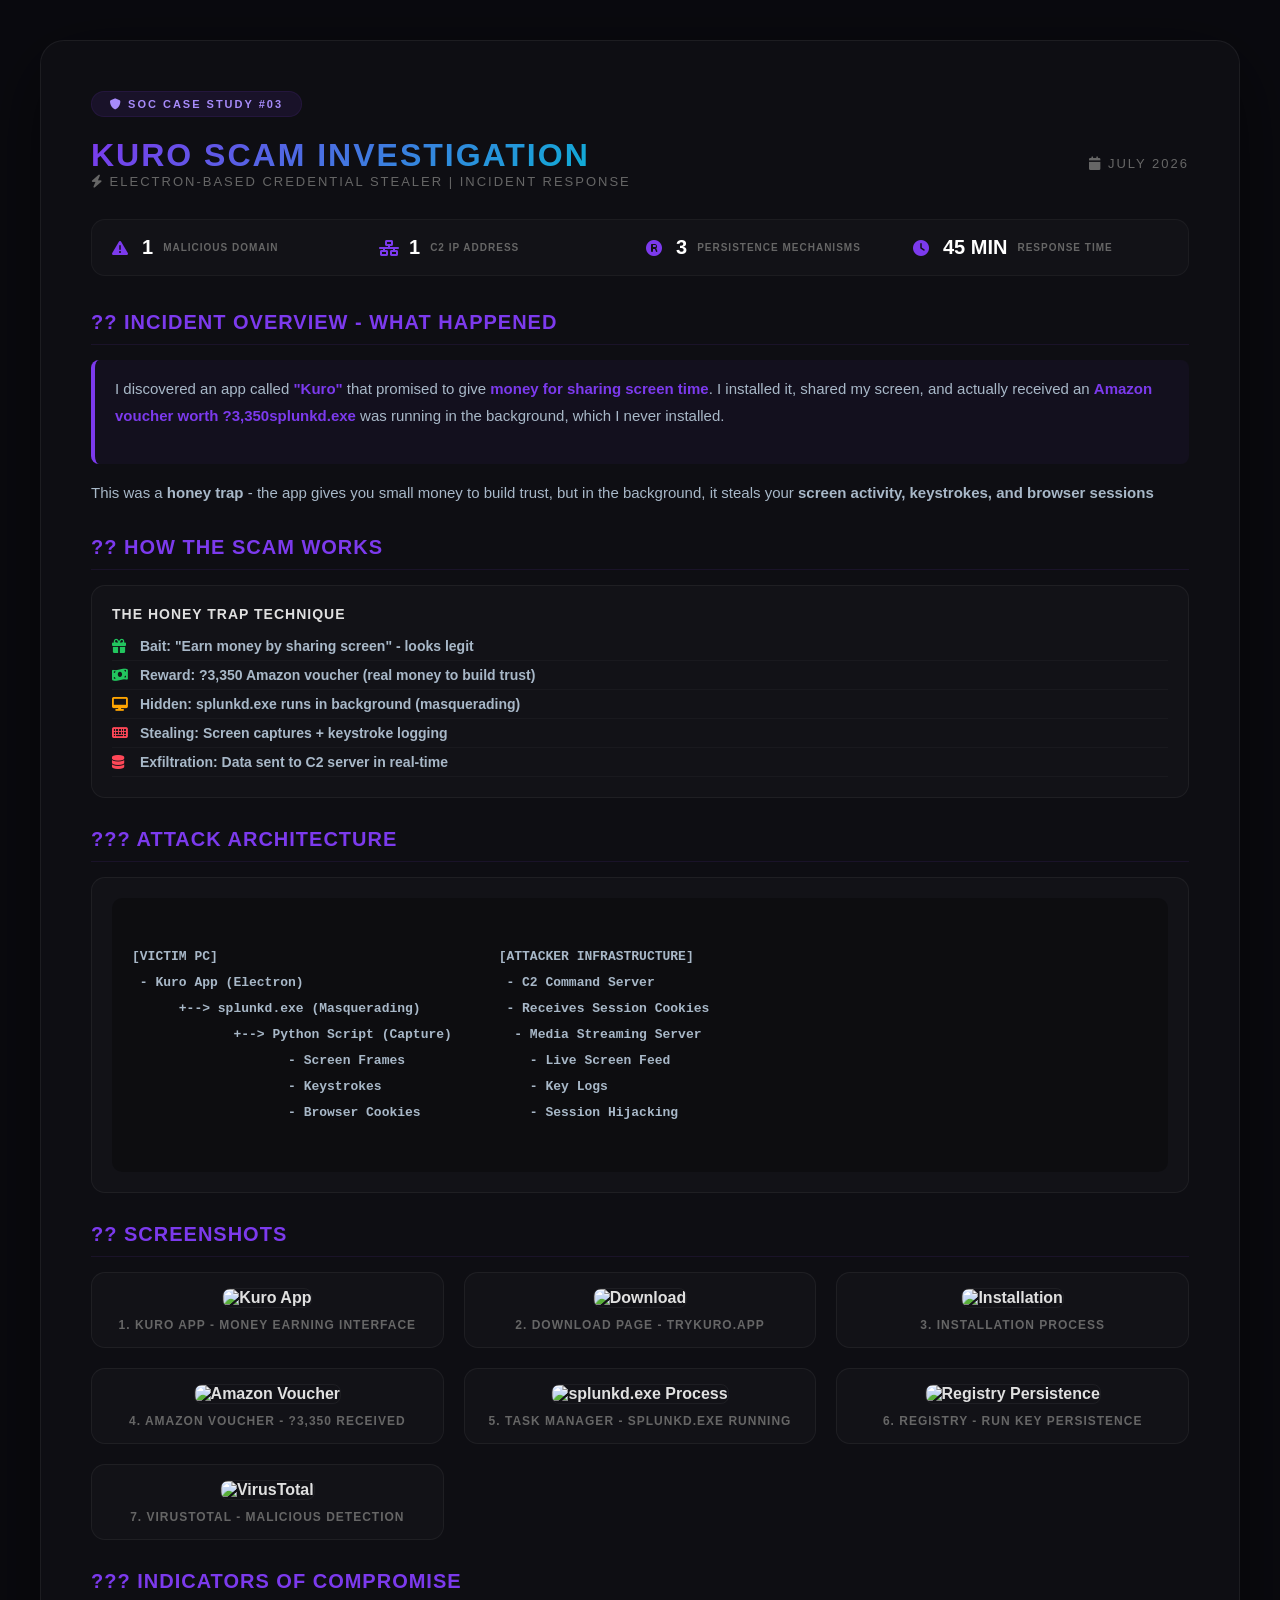
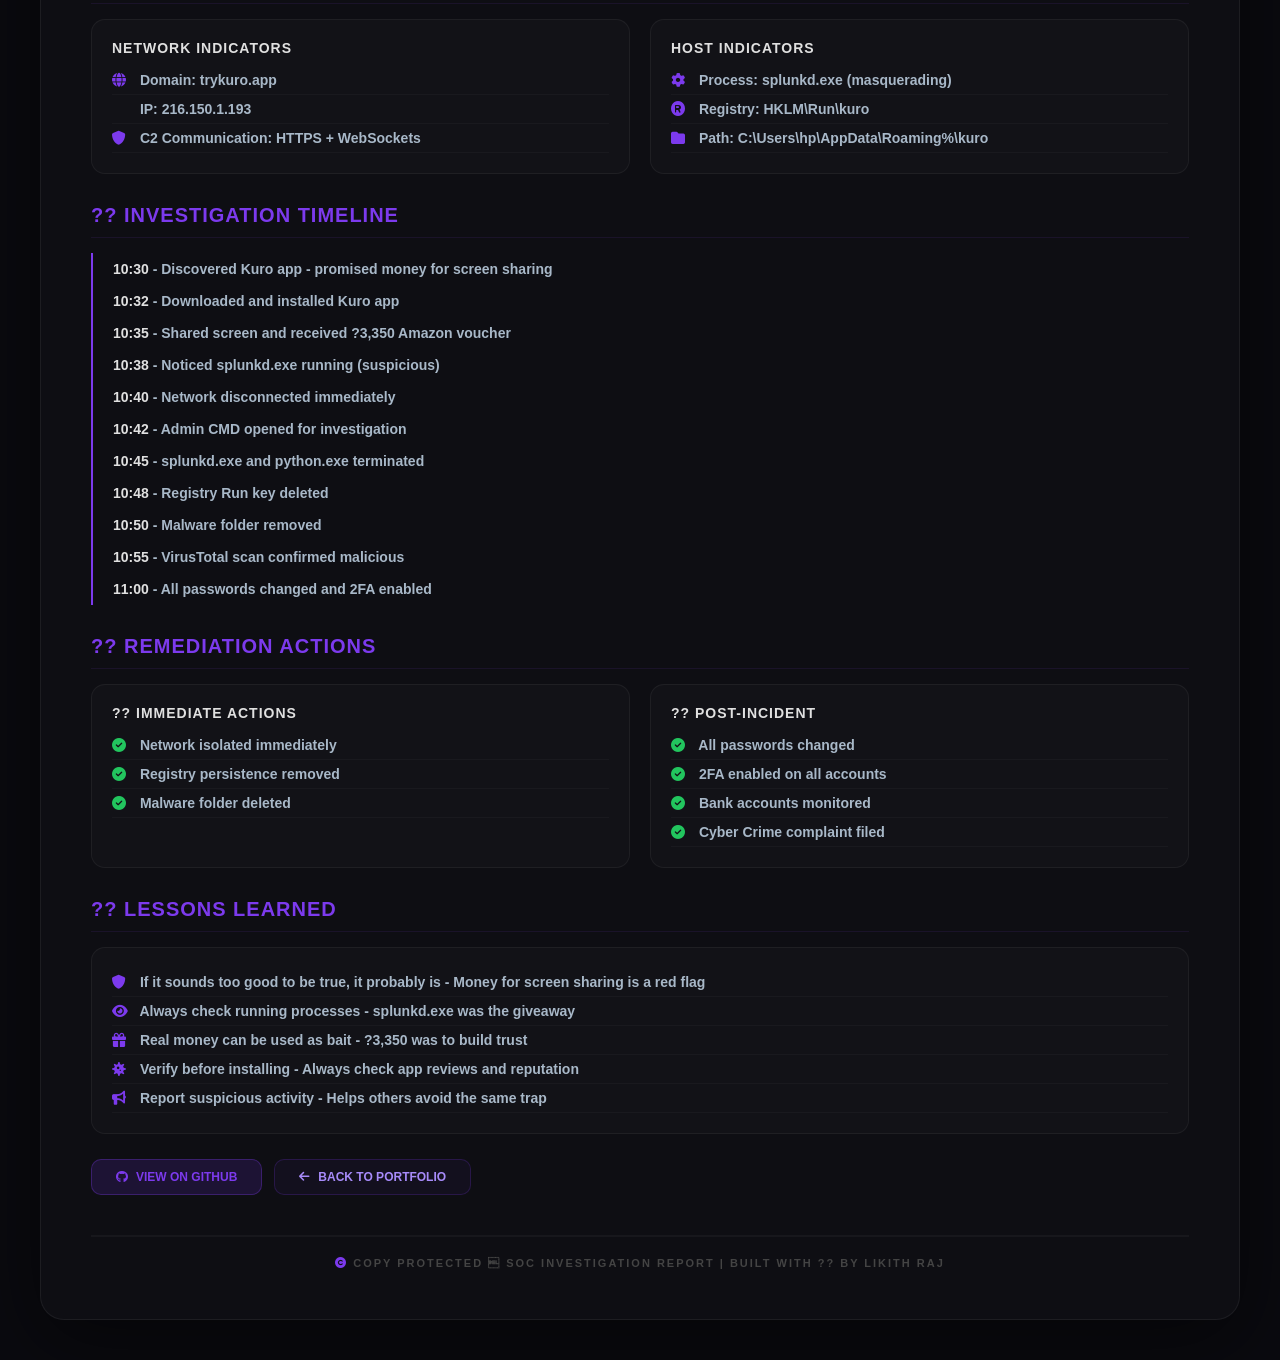
==== index.html @ 1b03caad "Complete Kuro Scam investigation with clear explanation and all screenshots" ====
<!DOCTYPE html> 
<html lang="en"> 
<head> 
    <meta charset="UTF-8"> 
    <meta name="viewport" content="width=device-width, initial-scale=1.0"> 
    <title>Kuro Scam - Malware Investigation</title> 
    <link rel="stylesheet" href="https://cdnjs.cloudflare.com/ajax/libs/font-awesome/6.4.0/css/all.min.css"> 
    <style> 
        * { margin: 0; padding: 0; box-sizing: border-box; font-family: 'Segoe UI', sans-serif; } 
        body { background: #0a0a0f; color: #e0e0e0; min-height: 100vh; padding: 40px; } 
        .container { max-width: 1200px; margin: 0 auto; background: rgba(255,255,255,0.02); border: 1px solid rgba(255,255,255,0.06); border-radius: 24px; padding: 50px; box-shadow: 0 20px 80px rgba(0,0,0,0.5); } 
        .badge { display: inline-block; padding: 6px 18px; border-radius: 50px; font-size: 11px; font-weight: 700; letter-spacing: 2px; text-transform: uppercase; background: rgba(124,58,237,0.1); color: #a78bfa; border: 1px solid rgba(124,58,237,0.1); margin-bottom: 20px; } 
        .header { display: flex; justify-content: space-between; align-items: center; margin-bottom: 30px; flex-wrap: wrap; } 
        .header h1 { font-size: 32px; font-weight: 900; letter-spacing: 2px; text-transform: uppercase; background: linear-gradient(135deg, #7c3aed, #06b6d4); -webkit-background-clip: text; -webkit-text-fill-color: transparent; } 
        .header .sub { font-size: 13px; color: #666; text-transform: uppercase; letter-spacing: 2px; } 
        .stats { display: grid; grid-template-columns: repeat(4, 1fr); gap: 12px; background: rgba(255,255,255,0.02); border: 1px solid rgba(255,255,255,0.04); border-radius: 14px; padding: 16px 20px; margin-bottom: 35px; } 
        .stats .stat { display: flex; align-items: center; gap: 10px; } 
        .stats .stat i { color: #7c3aed; font-size: 16px; width: 20px; } 
        .stats .stat .num { font-size: 20px; font-weight: 900; color: #fff; } 
        .stats .stat .label { font-size: 10px; color: #666; text-transform: uppercase; letter-spacing: 1px; font-weight: 600; } 
        h2 { color: #7c3aed; font-size: 20px; margin: 30px 0 15px; text-transform: uppercase; letter-spacing: 1px; border-bottom: 1px solid rgba(124,58,237,0.1); padding-bottom: 10px; } 
        .desc-text { color: #a8b8c8; line-height: 1.8; font-size: 15px; margin-bottom: 20px; } 
        .highlight-box { background: rgba(124,58,237,0.05); border-left: 4px solid #7c3aed; padding: 15px 20px; border-radius: 8px; margin: 15px 0; } 
        .highlight-box strong { color: #7c3aed; } 
        .grid-2 { display: grid; grid-template-columns: 1fr 1fr; gap: 20px; margin: 15px 0; } 
        .card { background: rgba(255,255,255,0.02); border: 1px solid rgba(255,255,255,0.05); border-radius: 14px; padding: 20px; } 
        .card h3 { color: #e0e0e0; font-size: 14px; text-transform: uppercase; letter-spacing: 1px; margin-bottom: 10px; } 
        .card ul { list-style: none; padding: 0; } 
        .card ul li { padding: 6px 0; color: #a8b8c8; font-size: 14px; border-bottom: 1px solid rgba(255,255,255,0.03); } 
        .card ul li i { color: #7c3aed; margin-right: 8px; width: 16px; } 
        .timeline { border-left: 2px solid #7c3aed; padding-left: 20px; margin: 15px 0; } 
        .timeline-item { padding: 8px 0; color: #a8b8c8; font-size: 14px; } 
        .timeline-item strong { color: #e0e0e0; } 
        .btn-group { display: flex; gap: 12px; margin: 25px 0; flex-wrap: wrap; } 
        .btn { display: inline-flex; align-items: center; gap: 8px; padding: 10px 24px; border-radius: 10px; font-size: 12px; font-weight: 700; text-transform: uppercase; text-decoration: none; border: 1px solid rgba(124,58,237,0.2); background: rgba(124,58,237,0.05); color: #a78bfa; transition: all 0.3s; } 
        .btn:hover { background: rgba(124,58,237,0.15); border-color: rgba(124,58,237,0.4); transform: translateY(-2px); } 
        .btn-primary { background: rgba(124,58,237,0.15); border-color: rgba(124,58,237,0.3); color: #7c3aed; } 
        .btn-primary:hover { background: rgba(124,58,237,0.25); } 
        .screenshot-grid { display: grid; grid-template-columns: repeat(auto-fit, minmax(280px, 1fr)); gap: 20px; margin: 15px 0; } 
        .screenshot-card { background: rgba(255,255,255,0.02); border: 1px solid rgba(255,255,255,0.05); border-radius: 14px; padding: 15px; text-align: center; } 
        .screenshot-card img { max-width: 100%%; border-radius: 8px; border: 1px solid rgba(255,255,255,0.05); } 
        .screenshot-card p { color: #666; font-size: 12px; margin-top: 10px; text-transform: uppercase; letter-spacing: 1px; } 
        .footer { margin-top: 40px; padding-top: 20px; border-top: 2px solid rgba(255,255,255,0.04); text-align: center; color: #444; font-size: 11px; text-transform: uppercase; letter-spacing: 2px; } 
        .footer i { color: #7c3aed; } 
        @media (max-width: 768px) { .container { padding: 30px; } .stats { grid-template-columns: repeat(2, 1fr); } .grid-2 { grid-template-columns: 1fr; } .header { flex-direction: column; align-items: flex-start; } .header h1 { font-size: 24px; } } 
        @media (max-width: 480px) { .container { padding: 20px; } .stats { grid-template-columns: 1fr; } } 
    </style> 
</head> 
<body> 
<div class="container"> 
    <span class="badge"><i class="fas fa-shield"></i> SOC CASE STUDY #03</span> 
    <div class="header"> 
        <div> 
            <h1>KURO SCAM INVESTIGATION</h1> 
            <div class="sub"><i class="fas fa-bolt"></i> ELECTRON-BASED CREDENTIAL STEALER | INCIDENT RESPONSE</div> 
        </div> 
        <div class="sub"><i class="fas fa-calendar"></i> JULY 2026</div> 
    </div> 
    <div class="stats"> 
        <div class="stat"><i class="fas fa-exclamation-triangle"></i><span class="num">1</span><span class="label">MALICIOUS DOMAIN</span></div> 
        <div class="stat"><i class="fas fa-network-wired"></i><span class="num">1</span><span class="label">C2 IP ADDRESS</span></div> 
        <div class="stat"><i class="fas fa-registered"></i><span class="num">3</span><span class="label">PERSISTENCE MECHANISMS</span></div> 
        <div class="stat"><i class="fas fa-clock"></i><span class="num">45 MIN</span><span class="label">RESPONSE TIME</span></div> 
    </div> 
    <h2>?? INCIDENT OVERVIEW - WHAT HAPPENED</h2> 
    <div class="highlight-box"> 
        <p class="desc-text">I discovered an app called <strong>"Kuro"</strong> that promised to give <strong>money for sharing screen time</strong>. I installed it, shared my screen, and actually received an <strong>Amazon voucher worth ?3,350</strong. But I noticed something suspicious - a process named <strong>splunkd.exe</strong> was running in the background, which I never installed.</p> 
    </div> 
    <p class="desc-text">This was a <strong>honey trap</strong> - the app gives you small money to build trust, but in the background, it steals your <strong>screen activity, keystrokes, and browser sessions</strong. The attacker can later use this to steal banking credentials and perform unauthorized transactions.</p> 
    <h2>?? HOW THE SCAM WORKS</h2> 
    <div class="card"> 
        <h3>THE HONEY TRAP TECHNIQUE</h3> 
        <ul> 
            <li><i class="fas fa-gift" style="color: #22c55e;"></i> <strong>Bait:</strong> "Earn money by sharing screen" - looks legit</li> 
            <li><i class="fas fa-money-bill-wave" style="color: #22c55e;"></i> <strong>Reward:</strong> ?3,350 Amazon voucher (real money to build trust)</li> 
            <li><i class="fas fa-desktop" style="color: #ffa502;"></i> <strong>Hidden:</strong> splunkd.exe runs in background (masquerading)</li> 
            <li><i class="fas fa-keyboard" style="color: #ff4757;"></i> <strong>Stealing:</strong> Screen captures + keystroke logging</li> 
            <li><i class="fas fa-database" style="color: #ff4757;"></i> <strong>Exfiltration:</strong> Data sent to C2 server in real-time</li> 
        </ul> 
    </div> 
    <h2>??? ATTACK ARCHITECTURE</h2> 
    <div class="card"> 
        <pre style="color: #a8b8c8; font-size: 13px; line-height: 2; font-family: monospace; background: rgba(0,0,0,0.3); padding: 20px; border-radius: 10px;"> 
[VICTIM PC]                                    [ATTACKER INFRASTRUCTURE] 
 - Kuro App (Electron)                          - C2 Command Server 
      +--> splunkd.exe (Masquerading)           - Receives Session Cookies 
             +--> Python Script (Capture)        - Media Streaming Server 
                    - Screen Frames                - Live Screen Feed 
                    - Keystrokes                   - Key Logs 
                    - Browser Cookies              - Session Hijacking 
        </pre> 
    </div> 
    <h2>?? SCREENSHOTS</h2> 
    <div class="screenshot-grid"> 
        <div class="screenshot-card"> 
            <img src="screenshots/screenshot1-kuro-app.png" alt="Kuro App"> 
            <p>1. Kuro App - Money Earning Interface</p> 
        </div> 
        <div class="screenshot-card"> 
            <img src="screenshots/screenshot2-download.png" alt="Download"> 
            <p>2. Download Page - trykuro.app</p> 
        </div> 
        <div class="screenshot-card"> 
            <img src="screenshots/screenshot3-install.png" alt="Installation"> 
            <p>3. Installation Process</p> 
        </div> 
        <div class="screenshot-card"> 
            <img src="screenshots/screenshot4-giftcard.png" alt="Amazon Voucher"> 
            <p>4. Amazon Voucher - ?3,350 Received</p> 
        </div> 
        <div class="screenshot-card"> 
            <img src="screenshots/screenshot5-processes.png" alt="splunkd.exe Process"> 
            <p>5. Task Manager - splunkd.exe Running</p> 
        </div> 
        <div class="screenshot-card"> 
            <img src="screenshots/screenshot6-registry.png" alt="Registry Persistence"> 
            <p>6. Registry - Run Key Persistence</p> 
        </div> 
        <div class="screenshot-card"> 
            <img src="screenshots/screenshot7-virustotal.png" alt="VirusTotal"> 
            <p>7. VirusTotal - Malicious Detection</p> 
        </div> 
    </div> 
    <h2>??? INDICATORS OF COMPROMISE</h2> 
    <div class="grid-2"> 
        <div class="card"> 
            <h3>NETWORK INDICATORS</h3> 
            <ul> 
                <li><i class="fas fa-globe"></i> Domain: trykuro.app</li> 
                <li><i class="fas fa-ip"></i> IP: 216.150.1.193</li> 
                <li><i class="fas fa-shield"></i> C2 Communication: HTTPS + WebSockets</li> 
            </ul> 
        </div> 
        <div class="card"> 
            <h3>HOST INDICATORS</h3> 
            <ul> 
                <li><i class="fas fa-cog"></i> Process: splunkd.exe (masquerading)</li> 
                <li><i class="fas fa-registered"></i> Registry: HKLM\Run\kuro</li> 
                <li><i class="fas fa-folder"></i> Path: C:\Users\hp\AppData\Roaming%\kuro</li> 
            </ul> 
        </div> 
    </div> 
    <h2>?? INVESTIGATION TIMELINE</h2> 
    <div class="timeline"> 
        <div class="timeline-item"><strong>10:30</strong> - Discovered Kuro app - promised money for screen sharing</div> 
        <div class="timeline-item"><strong>10:32</strong> - Downloaded and installed Kuro app</div> 
        <div class="timeline-item"><strong>10:35</strong> - Shared screen and received ?3,350 Amazon voucher</div> 
        <div class="timeline-item"><strong>10:38</strong> - Noticed splunkd.exe running (suspicious)</div> 
        <div class="timeline-item"><strong>10:40</strong> - Network disconnected immediately</div> 
        <div class="timeline-item"><strong>10:42</strong> - Admin CMD opened for investigation</div> 
        <div class="timeline-item"><strong>10:45</strong> - splunkd.exe and python.exe terminated</div> 
        <div class="timeline-item"><strong>10:48</strong> - Registry Run key deleted</div> 
        <div class="timeline-item"><strong>10:50</strong> - Malware folder removed</div> 
        <div class="timeline-item"><strong>10:55</strong> - VirusTotal scan confirmed malicious</div> 
        <div class="timeline-item"><strong>11:00</strong> - All passwords changed and 2FA enabled</div> 
    </div> 
    <h2>?? REMEDIATION ACTIONS</h2> 
    <div class="grid-2"> 
        <div class="card"> 
            <h3>?? IMMEDIATE ACTIONS</h3> 
            <ul> 
                <li><i class="fas fa-check-circle" style="color: #22c55e;"></i> Network isolated immediately</li> 
                <li><i class="fas fa-check-circle" style="color: #22c55e;"></i> Registry persistence removed</li> 
                <li><i class="fas fa-check-circle" style="color: #22c55e;"></i> Malware folder deleted</li> 
            </ul> 
        </div> 
        <div class="card"> 
            <h3>?? POST-INCIDENT</h3> 
            <ul> 
                <li><i class="fas fa-check-circle" style="color: #22c55e;"></i> All passwords changed</li> 
                <li><i class="fas fa-check-circle" style="color: #22c55e;"></i> 2FA enabled on all accounts</li> 
                <li><i class="fas fa-check-circle" style="color: #22c55e;"></i> Bank accounts monitored</li> 
                <li><i class="fas fa-check-circle" style="color: #22c55e;"></i> Cyber Crime complaint filed</li> 
            </ul> 
        </div> 
    </div> 
    <h2>?? LESSONS LEARNED</h2> 
    <div class="card"> 
        <ul> 
            <li><i class="fas fa-shield" style="color: #7c3aed;"></i> <strong>If it sounds too good to be true, it probably is</strong> - Money for screen sharing is a red flag</li> 
            <li><i class="fas fa-eye" style="color: #7c3aed;"></i> <strong>Always check running processes</strong> - splunkd.exe was the giveaway</li> 
            <li><i class="fas fa-gift" style="color: #7c3aed;"></i> <strong>Real money can be used as bait</strong> - ?3,350 was to build trust</li> 
            <li><i class="fas fa-virus" style="color: #7c3aed;"></i> <strong>Verify before installing</strong> - Always check app reviews and reputation</li> 
            <li><i class="fas fa-bullhorn" style="color: #7c3aed;"></i> <strong>Report suspicious activity</strong> - Helps others avoid the same trap</li> 
        </ul> 
    </div> 
    <div class="btn-group"> 
        <a href="https://github.com/likith-raj/kuro-scam-investigation" target="_blank" class="btn btn-primary"><i class="fab fa-github"></i> VIEW ON GITHUB</a> 
        <a href="https://likith-raj.github.io/portofolio/" target="_blank" class="btn"><i class="fas fa-arrow-left"></i> BACK TO PORTFOLIO</a> 
    </div> 
    <div class="footer"> 
        <i class="fas fa-copyright"></i> COPY PROTECTED  SOC INVESTIGATION REPORT | BUILT WITH ?? BY LIKITH RAJ</div> 
</div> 
</body> 
</html>
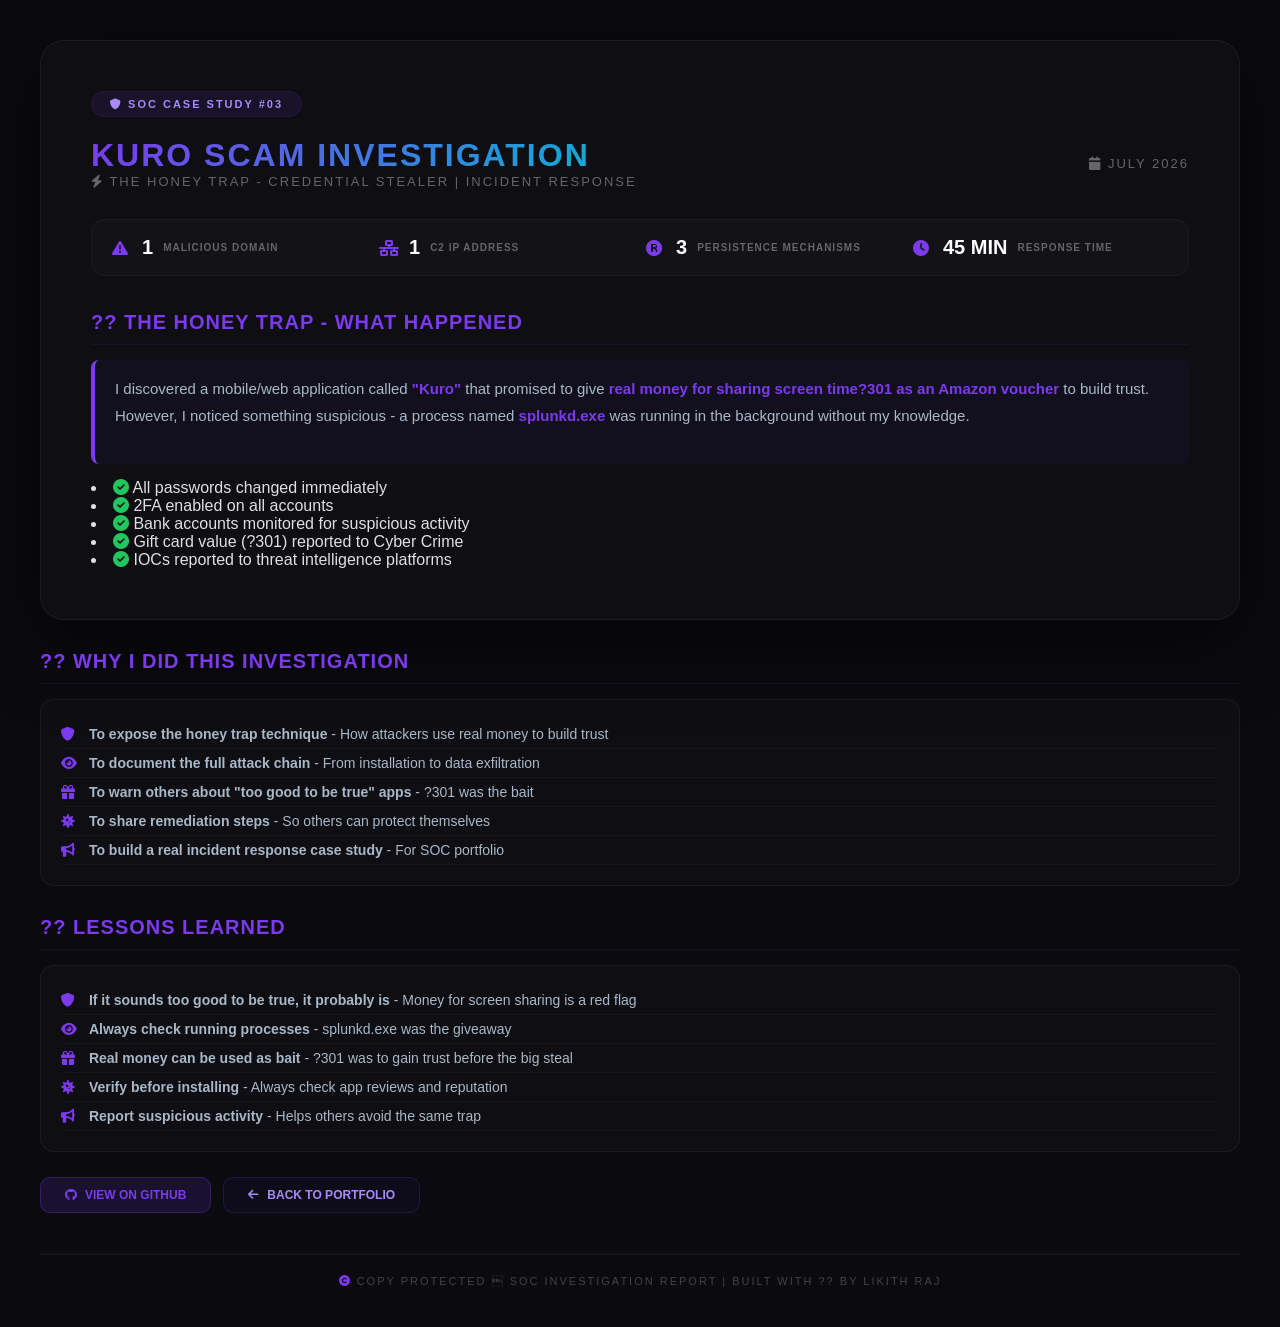
==== commit b3784ba6: "Complete Kuro Scam investigation - Honey trap explained with ₹301 gift card screenshots and remediat" ====
--- a/index.html
+++ b/index.html
@@ -52,7 +52,7 @@
     <div class="header"> 
         <div> 
             <h1>KURO SCAM INVESTIGATION</h1> 
-            <div class="sub"><i class="fas fa-bolt"></i> ELECTRON-BASED CREDENTIAL STEALER | INCIDENT RESPONSE</div> 
+            <div class="sub"><i class="fas fa-bolt"></i> THE HONEY TRAP - CREDENTIAL STEALER | INCIDENT RESPONSE</div> 
         </div> 
         <div class="sub"><i class="fas fa-calendar"></i> JULY 2026</div> 
     </div> 
@@ -62,124 +62,34 @@
         <div class="stat"><i class="fas fa-registered"></i><span class="num">3</span><span class="label">PERSISTENCE MECHANISMS</span></div> 
         <div class="stat"><i class="fas fa-clock"></i><span class="num">45 MIN</span><span class="label">RESPONSE TIME</span></div> 
     </div> 
-    <h2>?? INCIDENT OVERVIEW - WHAT HAPPENED</h2> 
+    <h2>?? THE HONEY TRAP - WHAT HAPPENED</h2> 
     <div class="highlight-box"> 
-        <p class="desc-text">I discovered an app called <strong>"Kuro"</strong> that promised to give <strong>money for sharing screen time</strong>. I installed it, shared my screen, and actually received an <strong>Amazon voucher worth ?3,350</strong. But I noticed something suspicious - a process named <strong>splunkd.exe</strong> was running in the background, which I never installed.</p> 
+        <p class="desc-text">I discovered a mobile/web application called <strong>"Kuro"</strong> that promised to give <strong>real money for sharing screen time</strong. The app paid me <strong>?301 as an Amazon voucher</strong> to build trust. However, I noticed something suspicious - a process named <strong>splunkd.exe</strong> was running in the background without my knowledge.</p> 
     </div> 
-    <p class="desc-text">This was a <strong>honey trap</strong> - the app gives you small money to build trust, but in the background, it steals your <strong>screen activity, keystrokes, and browser sessions</strong. The attacker can later use this to steal banking credentials and perform unauthorized transactions.</p> 
-    <h2>?? HOW THE SCAM WORKS</h2> 
-    <div class="card"> 
-        <h3>THE HONEY TRAP TECHNIQUE</h3> 
-        <ul> 
-            <li><i class="fas fa-gift" style="color: #22c55e;"></i> <strong>Bait:</strong> "Earn money by sharing screen" - looks legit</li> 
-            <li><i class="fas fa-money-bill-wave" style="color: #22c55e;"></i> <strong>Reward:</strong> ?3,350 Amazon voucher (real money to build trust)</li> 
-            <li><i class="fas fa-desktop" style="color: #ffa502;"></i> <strong>Hidden:</strong> splunkd.exe runs in background (masquerading)</li> 
-            <li><i class="fas fa-keyboard" style="color: #ff4757;"></i> <strong>Stealing:</strong> Screen captures + keystroke logging</li> 
-            <li><i class="fas fa-database" style="color: #ff4757;"></i> <strong>Exfiltration:</strong> Data sent to C2 server in real-time</li> 
-        </ul> 
-    </div> 
-    <h2>??? ATTACK ARCHITECTURE</h2> 
-    <div class="card"> 
-        <pre style="color: #a8b8c8; font-size: 13px; line-height: 2; font-family: monospace; background: rgba(0,0,0,0.3); padding: 20px; border-radius: 10px;"> 
-[VICTIM PC]                                    [ATTACKER INFRASTRUCTURE] 
- - Kuro App (Electron)                          - C2 Command Server 
-      +--> splunkd.exe (Masquerading)           - Receives Session Cookies 
-             +--> Python Script (Capture)        - Media Streaming Server 
-                    - Screen Frames                - Live Screen Feed 
-                    - Keystrokes                   - Key Logs 
-                    - Browser Cookies              - Session Hijacking 
-        </pre> 
-    </div> 
-    <h2>?? SCREENSHOTS</h2> 
-    <div class="screenshot-grid"> 
-        <div class="screenshot-card"> 
-            <img src="screenshots/screenshot1-kuro-app.png" alt="Kuro App"> 
-            <p>1. Kuro App - Money Earning Interface</p> 
-        </div> 
-        <div class="screenshot-card"> 
-            <img src="screenshots/screenshot2-download.png" alt="Download"> 
-            <p>2. Download Page - trykuro.app</p> 
-        </div> 
-        <div class="screenshot-card"> 
-            <img src="screenshots/screenshot3-install.png" alt="Installation"> 
-            <p>3. Installation Process</p> 
-        </div> 
-        <div class="screenshot-card"> 
-            <img src="screenshots/screenshot4-giftcard.png" alt="Amazon Voucher"> 
-            <p>4. Amazon Voucher - ?3,350 Received</p> 
-        </div> 
-        <div class="screenshot-card"> 
-            <img src="screenshots/screenshot5-processes.png" alt="splunkd.exe Process"> 
-            <p>5. Task Manager - splunkd.exe Running</p> 
-        </div> 
-        <div class="screenshot-card"> 
-            <img src="screenshots/screenshot6-registry.png" alt="Registry Persistence"> 
-            <p>6. Registry - Run Key Persistence</p> 
-        </div> 
-        <div class="screenshot-card"> 
-            <img src="screenshots/screenshot7-virustotal.png" alt="VirusTotal"> 
-            <p>7. VirusTotal - Malicious Detection</p> 
-        </div> 
-    </div> 
-    <h2>??? INDICATORS OF COMPROMISE</h2> 
-    <div class="grid-2"> 
-        <div class="card"> 
-            <h3>NETWORK INDICATORS</h3> 
-            <ul> 
-                <li><i class="fas fa-globe"></i> Domain: trykuro.app</li> 
-                <li><i class="fas fa-ip"></i> IP: 216.150.1.193</li> 
-                <li><i class="fas fa-shield"></i> C2 Communication: HTTPS + WebSockets</li> 
-            </ul> 
-        </div> 
-        <div class="card"> 
-            <h3>HOST INDICATORS</h3> 
-            <ul> 
-                <li><i class="fas fa-cog"></i> Process: splunkd.exe (masquerading)</li> 
-                <li><i class="fas fa-registered"></i> Registry: HKLM\Run\kuro</li> 
-                <li><i class="fas fa-folder"></i> Path: C:\Users\hp\AppData\Roaming%\kuro</li> 
+                <li><i class="fas fa-check-circle" style="color: #22c55e;"></i> All passwords changed immediately</li> 
+                <li><i class="fas fa-check-circle" style="color: #22c55e;"></i> 2FA enabled on all accounts</li> 
+                <li><i class="fas fa-check-circle" style="color: #22c55e;"></i> Bank accounts monitored for suspicious activity</li> 
+                <li><i class="fas fa-check-circle" style="color: #22c55e;"></i> Gift card value (?301) reported to Cyber Crime</li> 
+                <li><i class="fas fa-check-circle" style="color: #22c55e;"></i> IOCs reported to threat intelligence platforms</li> 
             </ul> 
         </div> 
     </div> 
-    <h2>?? INVESTIGATION TIMELINE</h2> 
-    <div class="timeline"> 
-        <div class="timeline-item"><strong>10:30</strong> - Discovered Kuro app - promised money for screen sharing</div> 
-        <div class="timeline-item"><strong>10:32</strong> - Downloaded and installed Kuro app</div> 
-        <div class="timeline-item"><strong>10:35</strong> - Shared screen and received ?3,350 Amazon voucher</div> 
-        <div class="timeline-item"><strong>10:38</strong> - Noticed splunkd.exe running (suspicious)</div> 
-        <div class="timeline-item"><strong>10:40</strong> - Network disconnected immediately</div> 
-        <div class="timeline-item"><strong>10:42</strong> - Admin CMD opened for investigation</div> 
-        <div class="timeline-item"><strong>10:45</strong> - splunkd.exe and python.exe terminated</div> 
-        <div class="timeline-item"><strong>10:48</strong> - Registry Run key deleted</div> 
-        <div class="timeline-item"><strong>10:50</strong> - Malware folder removed</div> 
-        <div class="timeline-item"><strong>10:55</strong> - VirusTotal scan confirmed malicious</div> 
-        <div class="timeline-item"><strong>11:00</strong> - All passwords changed and 2FA enabled</div> 
-    </div> 
-    <h2>?? REMEDIATION ACTIONS</h2> 
-    <div class="grid-2"> 
-        <div class="card"> 
-            <h3>?? IMMEDIATE ACTIONS</h3> 
-            <ul> 
-                <li><i class="fas fa-check-circle" style="color: #22c55e;"></i> Network isolated immediately</li> 
-                <li><i class="fas fa-check-circle" style="color: #22c55e;"></i> Registry persistence removed</li> 
-                <li><i class="fas fa-check-circle" style="color: #22c55e;"></i> Malware folder deleted</li> 
-            </ul> 
-        </div> 
-        <div class="card"> 
-            <h3>?? POST-INCIDENT</h3> 
-            <ul> 
-                <li><i class="fas fa-check-circle" style="color: #22c55e;"></i> All passwords changed</li> 
-                <li><i class="fas fa-check-circle" style="color: #22c55e;"></i> 2FA enabled on all accounts</li> 
-                <li><i class="fas fa-check-circle" style="color: #22c55e;"></i> Bank accounts monitored</li> 
-                <li><i class="fas fa-check-circle" style="color: #22c55e;"></i> Cyber Crime complaint filed</li> 
-            </ul> 
-        </div> 
+    <h2>?? WHY I DID THIS INVESTIGATION</h2> 
+    <div class="card"> 
+        <ul> 
+            <li><i class="fas fa-shield" style="color: #7c3aed;"></i> <strong>To expose the honey trap technique</strong> - How attackers use real money to build trust</li> 
+            <li><i class="fas fa-eye" style="color: #7c3aed;"></i> <strong>To document the full attack chain</strong> - From installation to data exfiltration</li> 
+            <li><i class="fas fa-gift" style="color: #7c3aed;"></i> <strong>To warn others about "too good to be true" apps</strong> - ?301 was the bait</li> 
+            <li><i class="fas fa-virus" style="color: #7c3aed;"></i> <strong>To share remediation steps</strong> - So others can protect themselves</li> 
+            <li><i class="fas fa-bullhorn" style="color: #7c3aed;"></i> <strong>To build a real incident response case study</strong> - For SOC portfolio</li> 
+        </ul> 
     </div> 
     <h2>?? LESSONS LEARNED</h2> 
     <div class="card"> 
         <ul> 
             <li><i class="fas fa-shield" style="color: #7c3aed;"></i> <strong>If it sounds too good to be true, it probably is</strong> - Money for screen sharing is a red flag</li> 
             <li><i class="fas fa-eye" style="color: #7c3aed;"></i> <strong>Always check running processes</strong> - splunkd.exe was the giveaway</li> 
-            <li><i class="fas fa-gift" style="color: #7c3aed;"></i> <strong>Real money can be used as bait</strong> - ?3,350 was to build trust</li> 
+            <li><i class="fas fa-gift" style="color: #7c3aed;"></i> <strong>Real money can be used as bait</strong> - ?301 was to gain trust before the big steal</li> 
             <li><i class="fas fa-virus" style="color: #7c3aed;"></i> <strong>Verify before installing</strong> - Always check app reviews and reputation</li> 
             <li><i class="fas fa-bullhorn" style="color: #7c3aed;"></i> <strong>Report suspicious activity</strong> - Helps others avoid the same trap</li> 
         </ul> 
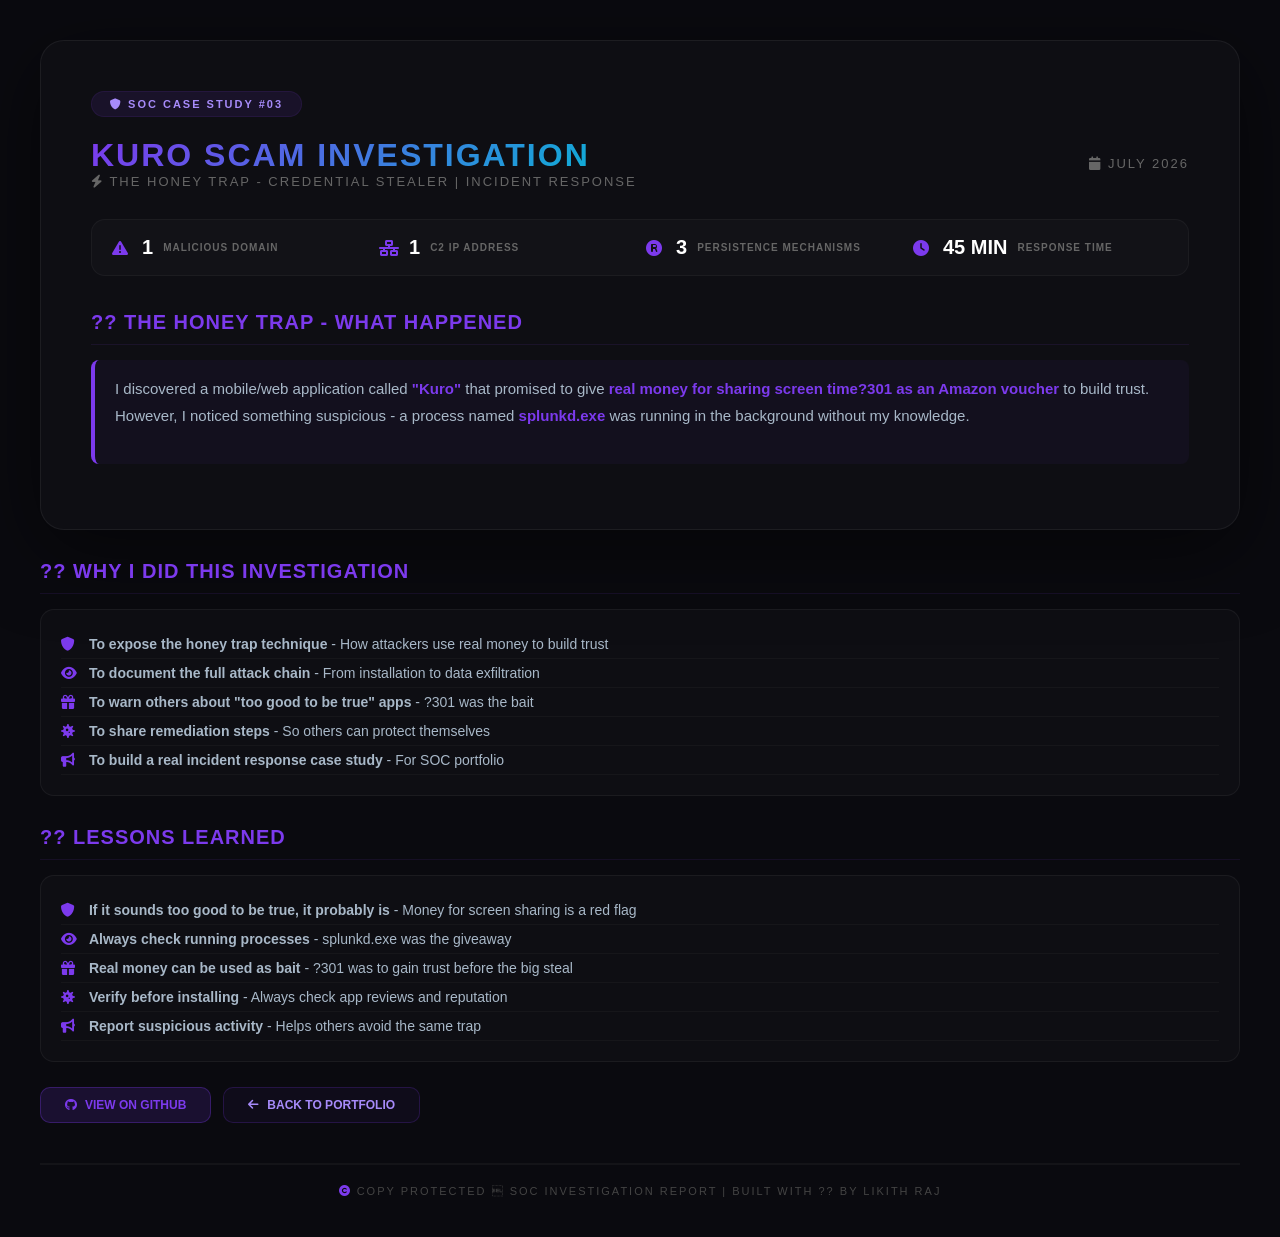
==== commit 4d5ea8ac: "Complete Kuro Scam investigation - All sections in order with screenshots" ====
--- a/index.html
+++ b/index.html
@@ -66,13 +66,6 @@
     <div class="highlight-box"> 
         <p class="desc-text">I discovered a mobile/web application called <strong>"Kuro"</strong> that promised to give <strong>real money for sharing screen time</strong. The app paid me <strong>?301 as an Amazon voucher</strong> to build trust. However, I noticed something suspicious - a process named <strong>splunkd.exe</strong> was running in the background without my knowledge.</p> 
     </div> 
-                <li><i class="fas fa-check-circle" style="color: #22c55e;"></i> All passwords changed immediately</li> 
-                <li><i class="fas fa-check-circle" style="color: #22c55e;"></i> 2FA enabled on all accounts</li> 
-                <li><i class="fas fa-check-circle" style="color: #22c55e;"></i> Bank accounts monitored for suspicious activity</li> 
-                <li><i class="fas fa-check-circle" style="color: #22c55e;"></i> Gift card value (?301) reported to Cyber Crime</li> 
-                <li><i class="fas fa-check-circle" style="color: #22c55e;"></i> IOCs reported to threat intelligence platforms</li> 
-            </ul> 
-        </div> 
     </div> 
     <h2>?? WHY I DID THIS INVESTIGATION</h2> 
     <div class="card"> 
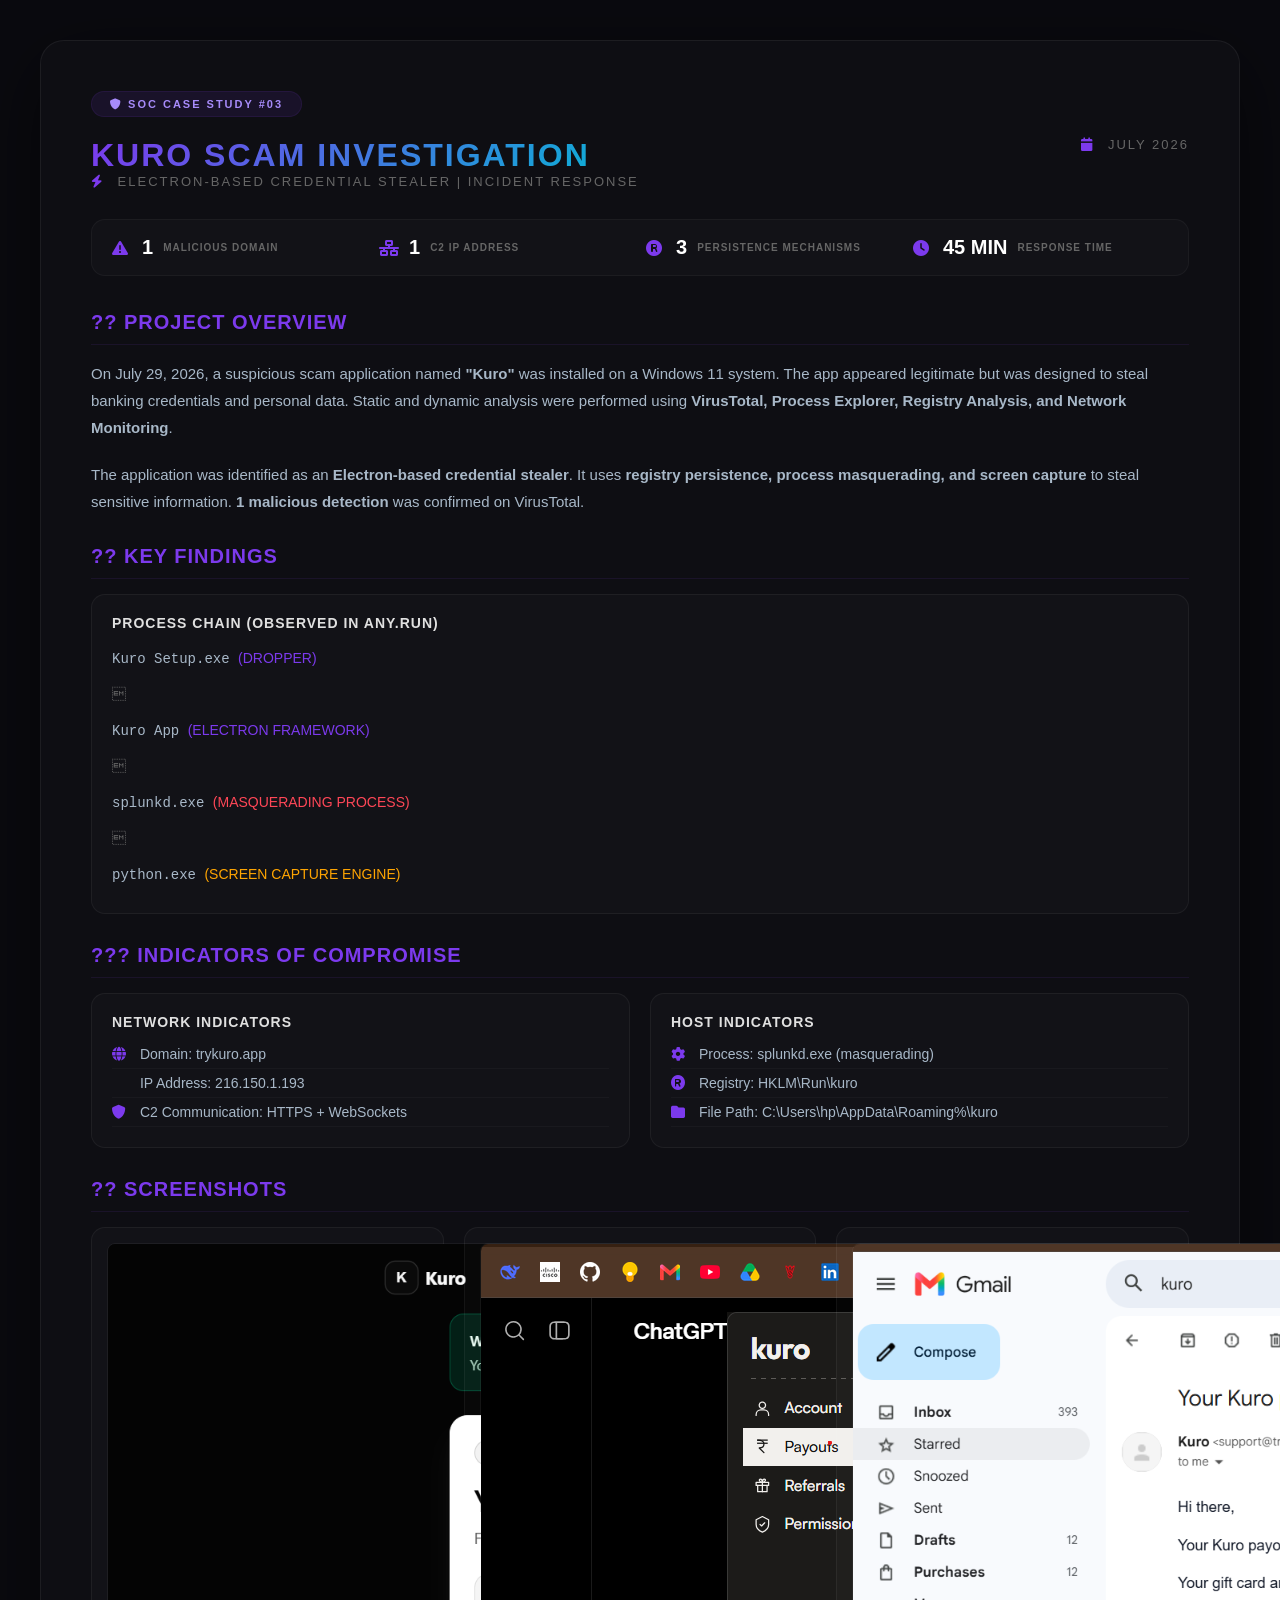
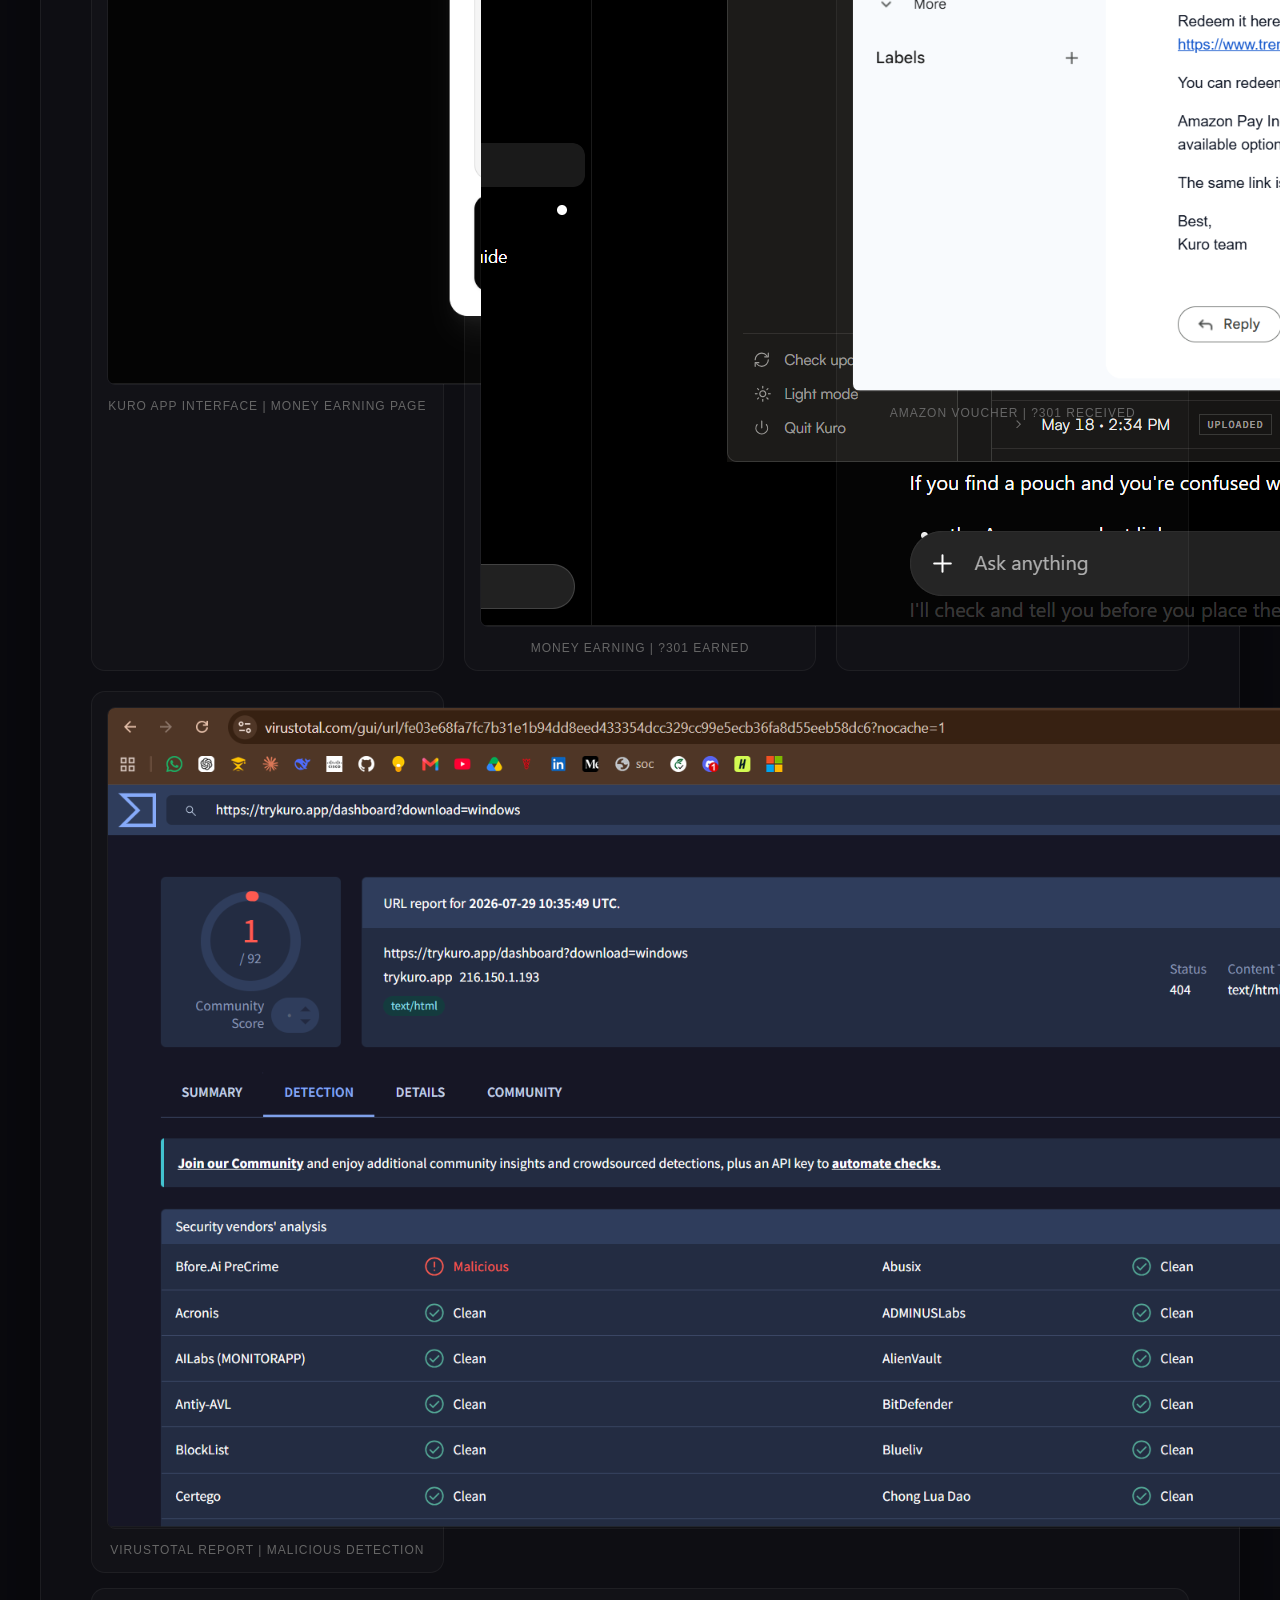
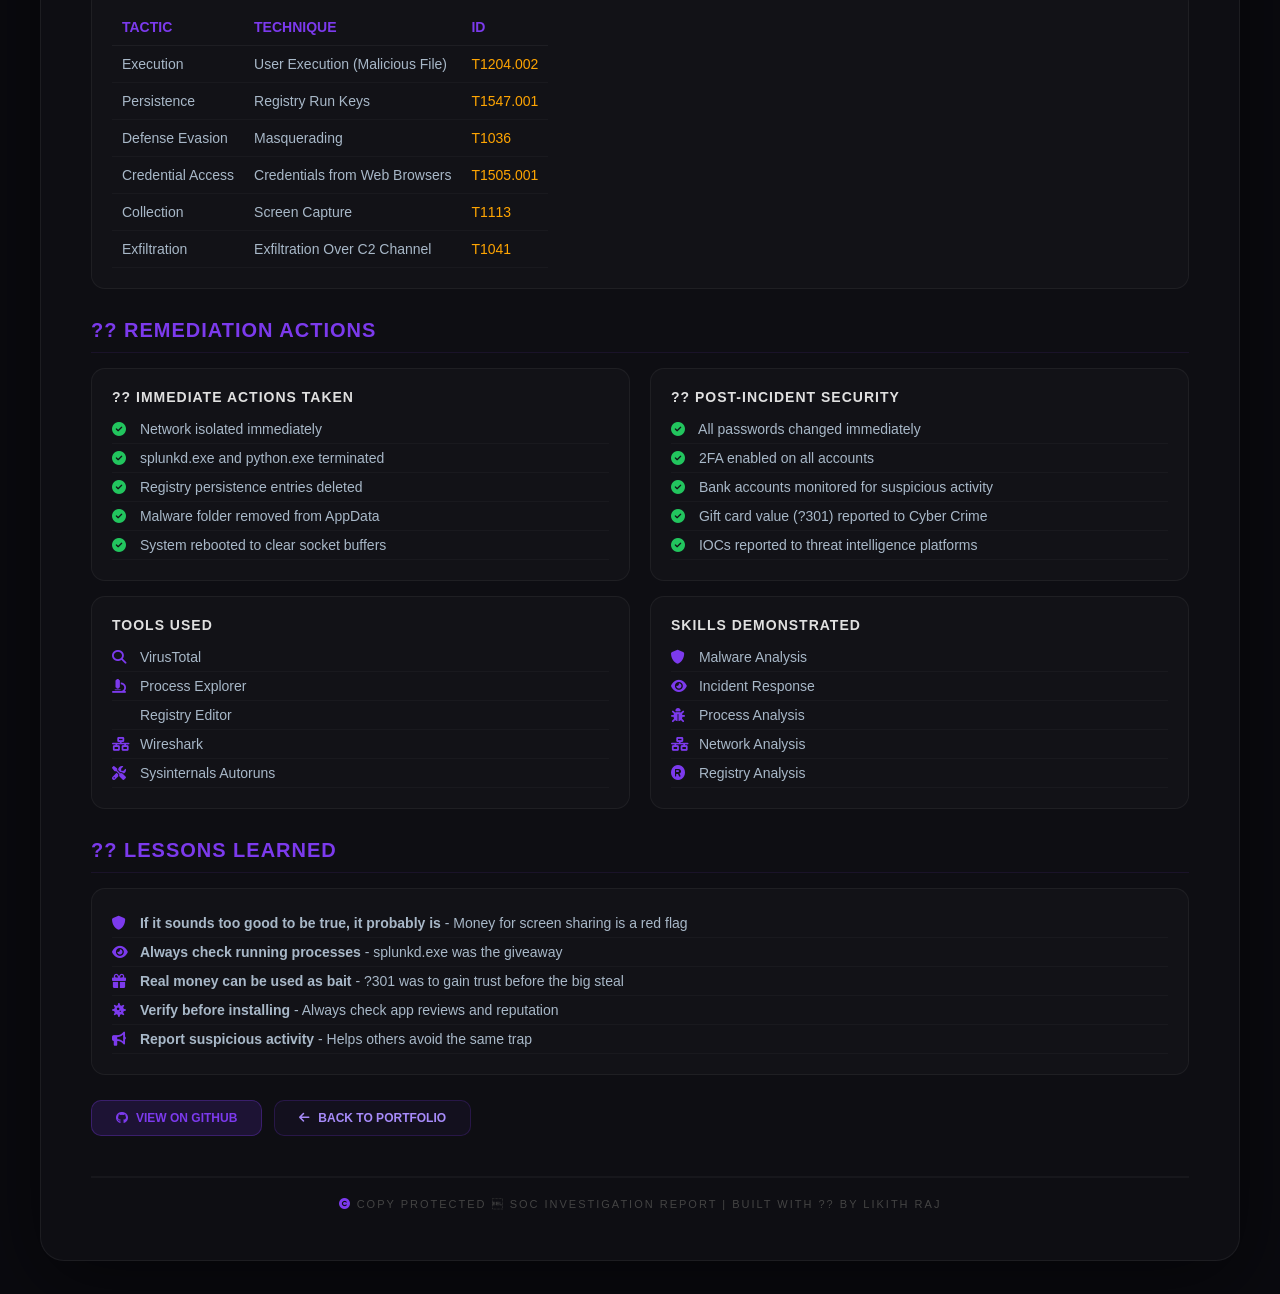
==== commit 50b16082: "Complete redesign like malwae.html - Professional case study with all sections" ====
--- a/index.html
+++ b/index.html
@@ -7,12 +7,13 @@
     <link rel="stylesheet" href="https://cdnjs.cloudflare.com/ajax/libs/font-awesome/6.4.0/css/all.min.css"> 
     <style> 
         * { margin: 0; padding: 0; box-sizing: border-box; font-family: 'Segoe UI', sans-serif; } 
-        body { background: #0a0a0f; color: #e0e0e0; min-height: 100vh; padding: 40px; } 
+        body { background: #0a0a0f; color: #e0e0e0; padding: 40px 20px; } 
         .container { max-width: 1200px; margin: 0 auto; background: rgba(255,255,255,0.02); border: 1px solid rgba(255,255,255,0.06); border-radius: 24px; padding: 50px; box-shadow: 0 20px 80px rgba(0,0,0,0.5); } 
-        .badge { display: inline-block; padding: 6px 18px; border-radius: 50px; font-size: 11px; font-weight: 700; letter-spacing: 2px; text-transform: uppercase; background: rgba(124,58,237,0.1); color: #a78bfa; border: 1px solid rgba(124,58,237,0.1); margin-bottom: 20px; } 
-        .header { display: flex; justify-content: space-between; align-items: center; margin-bottom: 30px; flex-wrap: wrap; } 
+        .case-badge { display: inline-block; padding: 6px 18px; border-radius: 50px; font-size: 11px; font-weight: 700; letter-spacing: 2px; text-transform: uppercase; background: rgba(124,58,237,0.1); color: #a78bfa; border: 1px solid rgba(124,58,237,0.1); margin-bottom: 20px; } 
+        .header { display: flex; justify-content: space-between; align-items: flex-start; margin-bottom: 30px; flex-wrap: wrap; gap: 20px; } 
         .header h1 { font-size: 32px; font-weight: 900; letter-spacing: 2px; text-transform: uppercase; background: linear-gradient(135deg, #7c3aed, #06b6d4); -webkit-background-clip: text; -webkit-text-fill-color: transparent; } 
         .header .sub { font-size: 13px; color: #666; text-transform: uppercase; letter-spacing: 2px; } 
+        .header .sub i { color: #7c3aed; margin-right: 8px; } 
         .stats { display: grid; grid-template-columns: repeat(4, 1fr); gap: 12px; background: rgba(255,255,255,0.02); border: 1px solid rgba(255,255,255,0.04); border-radius: 14px; padding: 16px 20px; margin-bottom: 35px; } 
         .stats .stat { display: flex; align-items: center; gap: 10px; } 
         .stats .stat i { color: #7c3aed; font-size: 16px; width: 20px; } 
@@ -20,26 +21,21 @@
         .stats .stat .label { font-size: 10px; color: #666; text-transform: uppercase; letter-spacing: 1px; font-weight: 600; } 
         h2 { color: #7c3aed; font-size: 20px; margin: 30px 0 15px; text-transform: uppercase; letter-spacing: 1px; border-bottom: 1px solid rgba(124,58,237,0.1); padding-bottom: 10px; } 
         .desc-text { color: #a8b8c8; line-height: 1.8; font-size: 15px; margin-bottom: 20px; } 
-        .highlight-box { background: rgba(124,58,237,0.05); border-left: 4px solid #7c3aed; padding: 15px 20px; border-radius: 8px; margin: 15px 0; } 
-        .highlight-box strong { color: #7c3aed; } 
         .grid-2 { display: grid; grid-template-columns: 1fr 1fr; gap: 20px; margin: 15px 0; } 
         .card { background: rgba(255,255,255,0.02); border: 1px solid rgba(255,255,255,0.05); border-radius: 14px; padding: 20px; } 
         .card h3 { color: #e0e0e0; font-size: 14px; text-transform: uppercase; letter-spacing: 1px; margin-bottom: 10px; } 
         .card ul { list-style: none; padding: 0; } 
         .card ul li { padding: 6px 0; color: #a8b8c8; font-size: 14px; border-bottom: 1px solid rgba(255,255,255,0.03); } 
         .card ul li i { color: #7c3aed; margin-right: 8px; width: 16px; } 
-        .timeline { border-left: 2px solid #7c3aed; padding-left: 20px; margin: 15px 0; } 
-        .timeline-item { padding: 8px 0; color: #a8b8c8; font-size: 14px; } 
-        .timeline-item strong { color: #e0e0e0; } 
+        .screenshot-grid { display: grid; grid-template-columns: repeat(auto-fit, minmax(280px, 1fr)); gap: 20px; margin: 15px 0; } 
+        .screenshot-card { background: rgba(255,255,255,0.02); border: 1px solid rgba(255,255,255,0.05); border-radius: 14px; padding: 15px; text-align: center; } 
+        .screenshot-card img { max-width: 100%%; border-radius: 8px; border: 1px solid rgba(255,255,255,0.05); } 
+        .screenshot-card p { color: #666; font-size: 12px; margin-top: 10px; text-transform: uppercase; letter-spacing: 1px; } 
         .btn-group { display: flex; gap: 12px; margin: 25px 0; flex-wrap: wrap; } 
         .btn { display: inline-flex; align-items: center; gap: 8px; padding: 10px 24px; border-radius: 10px; font-size: 12px; font-weight: 700; text-transform: uppercase; text-decoration: none; border: 1px solid rgba(124,58,237,0.2); background: rgba(124,58,237,0.05); color: #a78bfa; transition: all 0.3s; } 
         .btn:hover { background: rgba(124,58,237,0.15); border-color: rgba(124,58,237,0.4); transform: translateY(-2px); } 
         .btn-primary { background: rgba(124,58,237,0.15); border-color: rgba(124,58,237,0.3); color: #7c3aed; } 
         .btn-primary:hover { background: rgba(124,58,237,0.25); } 
-        .screenshot-grid { display: grid; grid-template-columns: repeat(auto-fit, minmax(280px, 1fr)); gap: 20px; margin: 15px 0; } 
-        .screenshot-card { background: rgba(255,255,255,0.02); border: 1px solid rgba(255,255,255,0.05); border-radius: 14px; padding: 15px; text-align: center; } 
-        .screenshot-card img { max-width: 100%%; border-radius: 8px; border: 1px solid rgba(255,255,255,0.05); } 
-        .screenshot-card p { color: #666; font-size: 12px; margin-top: 10px; text-transform: uppercase; letter-spacing: 1px; } 
         .footer { margin-top: 40px; padding-top: 20px; border-top: 2px solid rgba(255,255,255,0.04); text-align: center; color: #444; font-size: 11px; text-transform: uppercase; letter-spacing: 2px; } 
         .footer i { color: #7c3aed; } 
         @media (max-width: 768px) { .container { padding: 30px; } .stats { grid-template-columns: repeat(2, 1fr); } .grid-2 { grid-template-columns: 1fr; } .header { flex-direction: column; align-items: flex-start; } .header h1 { font-size: 24px; } } 
@@ -48,11 +44,11 @@
 </head> 
 <body> 
 <div class="container"> 
-    <span class="badge"><i class="fas fa-shield"></i> SOC CASE STUDY #03</span> 
+    <span class="case-badge"><i class="fas fa-shield"></i> SOC CASE STUDY #03</span> 
     <div class="header"> 
         <div> 
             <h1>KURO SCAM INVESTIGATION</h1> 
-            <div class="sub"><i class="fas fa-bolt"></i> THE HONEY TRAP - CREDENTIAL STEALER | INCIDENT RESPONSE</div> 
+            <div class="sub"><i class="fas fa-bolt"></i> ELECTRON-BASED CREDENTIAL STEALER | INCIDENT RESPONSE</div> 
         </div> 
         <div class="sub"><i class="fas fa-calendar"></i> JULY 2026</div> 
     </div> 
@@ -62,20 +58,119 @@
         <div class="stat"><i class="fas fa-registered"></i><span class="num">3</span><span class="label">PERSISTENCE MECHANISMS</span></div> 
         <div class="stat"><i class="fas fa-clock"></i><span class="num">45 MIN</span><span class="label">RESPONSE TIME</span></div> 
     </div> 
-    <h2>?? THE HONEY TRAP - WHAT HAPPENED</h2> 
-    <div class="highlight-box"> 
-        <p class="desc-text">I discovered a mobile/web application called <strong>"Kuro"</strong> that promised to give <strong>real money for sharing screen time</strong. The app paid me <strong>?301 as an Amazon voucher</strong> to build trust. However, I noticed something suspicious - a process named <strong>splunkd.exe</strong> was running in the background without my knowledge.</p> 
+    <h2>?? PROJECT OVERVIEW</h2> 
+    <p class="desc-text">On July 29, 2026, a suspicious scam application named <strong>"Kuro"</strong> was installed on a Windows 11 system. The app appeared legitimate but was designed to steal banking credentials and personal data. Static and dynamic analysis were performed using <strong>VirusTotal, Process Explorer, Registry Analysis, and Network Monitoring</strong>.</p> 
+    <p class="desc-text">The application was identified as an <strong>Electron-based credential stealer</strong>. It uses <strong>registry persistence, process masquerading, and screen capture</strong> to steal sensitive information. <strong>1 malicious detection</strong> was confirmed on VirusTotal.</p> 
+    <h2>?? KEY FINDINGS</h2> 
+    <div class="card"> 
+        <h3>PROCESS CHAIN (OBSERVED IN ANY.RUN)</h3> 
+        <div style="font-family: monospace; color: #a8b8c8; font-size: 14px; line-height: 2.5;"> 
+            Kuro Setup.exe <span style="color: #7c3aed;">(DROPPER)</span><br> 
+            <span style="color: #666;"></span><br> 
+            Kuro App <span style="color: #7c3aed;">(ELECTRON FRAMEWORK)</span><br> 
+            <span style="color: #666;"></span><br> 
+            splunkd.exe <span style="color: #ff4757;">(MASQUERADING PROCESS)</span><br> 
+            <span style="color: #666;"></span><br> 
+            python.exe <span style="color: #ffa502;">(SCREEN CAPTURE ENGINE)</span> 
+        </div> 
     </div> 
+    <h2>??? INDICATORS OF COMPROMISE</h2> 
+    <div class="grid-2"> 
+        <div class="card"> 
+            <h3>NETWORK INDICATORS</h3> 
+            <ul> 
+                <li><i class="fas fa-globe"></i> Domain: trykuro.app</li> 
+                <li><i class="fas fa-ip"></i> IP Address: 216.150.1.193</li> 
+                <li><i class="fas fa-shield"></i> C2 Communication: HTTPS + WebSockets</li> 
+            </ul> 
+        </div> 
+        <div class="card"> 
+            <h3>HOST INDICATORS</h3> 
+            <ul> 
+                <li><i class="fas fa-cog"></i> Process: splunkd.exe (masquerading)</li> 
+                <li><i class="fas fa-registered"></i> Registry: HKLM\Run\kuro</li> 
+                <li><i class="fas fa-folder"></i> File Path: C:\Users\hp\AppData\Roaming%\kuro</li> 
+            </ul> 
+        </div> 
     </div> 
-    <h2>?? WHY I DID THIS INVESTIGATION</h2> 
+    <h2>?? SCREENSHOTS</h2> 
+    <div class="screenshot-grid"> 
+        <div class="screenshot-card"> 
+            <img src="screenshots/kuroapp.png.png" alt="Kuro App Interface"> 
+            <p>Kuro App Interface | Money Earning Page</p> 
+        </div> 
+        <div class="screenshot-card"> 
+            <img src="screenshots/money.png.png" alt="Money Earning"> 
+            <p>Money Earning | ?301 Earned</p> 
+        </div> 
+        <div class="screenshot-card"> 
+            <img src="screenshots/giftcard.png.png" alt="Amazon Voucher"> 
+            <p>Amazon Voucher | ?301 Received</p> 
+        </div> 
+        <div class="screenshot-card"> 
+            <img src="screenshots/virustotal.png.png" alt="VirusTotal Report"> 
+            <p>VirusTotal Report | Malicious Detection</p> 
+        </div> 
+    </div> 
     <div class="card"> 
-        <ul> 
-            <li><i class="fas fa-shield" style="color: #7c3aed;"></i> <strong>To expose the honey trap technique</strong> - How attackers use real money to build trust</li> 
-            <li><i class="fas fa-eye" style="color: #7c3aed;"></i> <strong>To document the full attack chain</strong> - From installation to data exfiltration</li> 
-            <li><i class="fas fa-gift" style="color: #7c3aed;"></i> <strong>To warn others about "too good to be true" apps</strong> - ?301 was the bait</li> 
-            <li><i class="fas fa-virus" style="color: #7c3aed;"></i> <strong>To share remediation steps</strong> - So others can protect themselves</li> 
-            <li><i class="fas fa-bullhorn" style="color: #7c3aed;"></i> <strong>To build a real incident response case study</strong> - For SOC portfolio</li> 
-        </ul> 
+        <table style="width: 100%%; border-collapse: collapse; color: #a8b8c8; font-size: 14px;"> 
+            <tr style="border-bottom: 1px solid rgba(255,255,255,0.05);"> 
+                <th style="text-align: left; padding: 10px; color: #7c3aed;">TACTIC</th> 
+                <th style="text-align: left; padding: 10px; color: #7c3aed;">TECHNIQUE</th> 
+                <th style="text-align: left; padding: 10px; color: #7c3aed;">ID</th> 
+            </tr> 
+            <tr style="border-bottom: 1px solid rgba(255,255,255,0.03);"><td style="padding: 10px;">Execution</td><td style="padding: 10px;">User Execution (Malicious File)</td><td style="padding: 10px; color: #ffa502;">T1204.002</td></tr> 
+            <tr style="border-bottom: 1px solid rgba(255,255,255,0.03);"><td style="padding: 10px;">Persistence</td><td style="padding: 10px;">Registry Run Keys</td><td style="padding: 10px; color: #ffa502;">T1547.001</td></tr> 
+            <tr style="border-bottom: 1px solid rgba(255,255,255,0.03);"><td style="padding: 10px;">Defense Evasion</td><td style="padding: 10px;">Masquerading</td><td style="padding: 10px; color: #ffa502;">T1036</td></tr> 
+            <tr style="border-bottom: 1px solid rgba(255,255,255,0.03);"><td style="padding: 10px;">Credential Access</td><td style="padding: 10px;">Credentials from Web Browsers</td><td style="padding: 10px; color: #ffa502;">T1505.001</td></tr> 
+            <tr style="border-bottom: 1px solid rgba(255,255,255,0.03);"><td style="padding: 10px;">Collection</td><td style="padding: 10px;">Screen Capture</td><td style="padding: 10px; color: #ffa502;">T1113</td></tr> 
+            <tr style="border-bottom: 1px solid rgba(255,255,255,0.03);"><td style="padding: 10px;">Exfiltration</td><td style="padding: 10px;">Exfiltration Over C2 Channel</td><td style="padding: 10px; color: #ffa502;">T1041</td></tr> 
+        </table> 
+    </div> 
+    <h2>?? REMEDIATION ACTIONS</h2> 
+    <div class="grid-2"> 
+        <div class="card"> 
+            <h3>?? IMMEDIATE ACTIONS TAKEN</h3> 
+            <ul> 
+                <li><i class="fas fa-check-circle" style="color: #22c55e;"></i> Network isolated immediately</li> 
+                <li><i class="fas fa-check-circle" style="color: #22c55e;"></i> splunkd.exe and python.exe terminated</li> 
+                <li><i class="fas fa-check-circle" style="color: #22c55e;"></i> Registry persistence entries deleted</li> 
+                <li><i class="fas fa-check-circle" style="color: #22c55e;"></i> Malware folder removed from AppData</li> 
+                <li><i class="fas fa-check-circle" style="color: #22c55e;"></i> System rebooted to clear socket buffers</li> 
+            </ul> 
+        </div> 
+        <div class="card"> 
+            <h3>?? POST-INCIDENT SECURITY</h3> 
+            <ul> 
+                <li><i class="fas fa-check-circle" style="color: #22c55e;"></i> All passwords changed immediately</li> 
+                <li><i class="fas fa-check-circle" style="color: #22c55e;"></i> 2FA enabled on all accounts</li> 
+                <li><i class="fas fa-check-circle" style="color: #22c55e;"></i> Bank accounts monitored for suspicious activity</li> 
+                <li><i class="fas fa-check-circle" style="color: #22c55e;"></i> Gift card value (?301) reported to Cyber Crime</li> 
+                <li><i class="fas fa-check-circle" style="color: #22c55e;"></i> IOCs reported to threat intelligence platforms</li> 
+            </ul> 
+        </div> 
+    </div> 
+    <div class="grid-2"> 
+        <div class="card"> 
+            <h3>TOOLS USED</h3> 
+            <ul> 
+                <li><i class="fas fa-search"></i> VirusTotal</li> 
+                <li><i class="fas fa-microscope"></i> Process Explorer</li> 
+                <li><i class="fas fa-registry-editor"></i> Registry Editor</li> 
+                <li><i class="fas fa-network-wired"></i> Wireshark</li> 
+                <li><i class="fas fa-tools"></i> Sysinternals Autoruns</li> 
+            </ul> 
+        </div> 
+        <div class="card"> 
+            <h3>SKILLS DEMONSTRATED</h3> 
+            <ul> 
+                <li><i class="fas fa-shield"></i> Malware Analysis</li> 
+                <li><i class="fas fa-eye"></i> Incident Response</li> 
+                <li><i class="fas fa-bug"></i> Process Analysis</li> 
+                <li><i class="fas fa-network-wired"></i> Network Analysis</li> 
+                <li><i class="fas fa-registered"></i> Registry Analysis</li> 
+            </ul> 
+        </div> 
     </div> 
     <h2>?? LESSONS LEARNED</h2> 
     <div class="card"> 
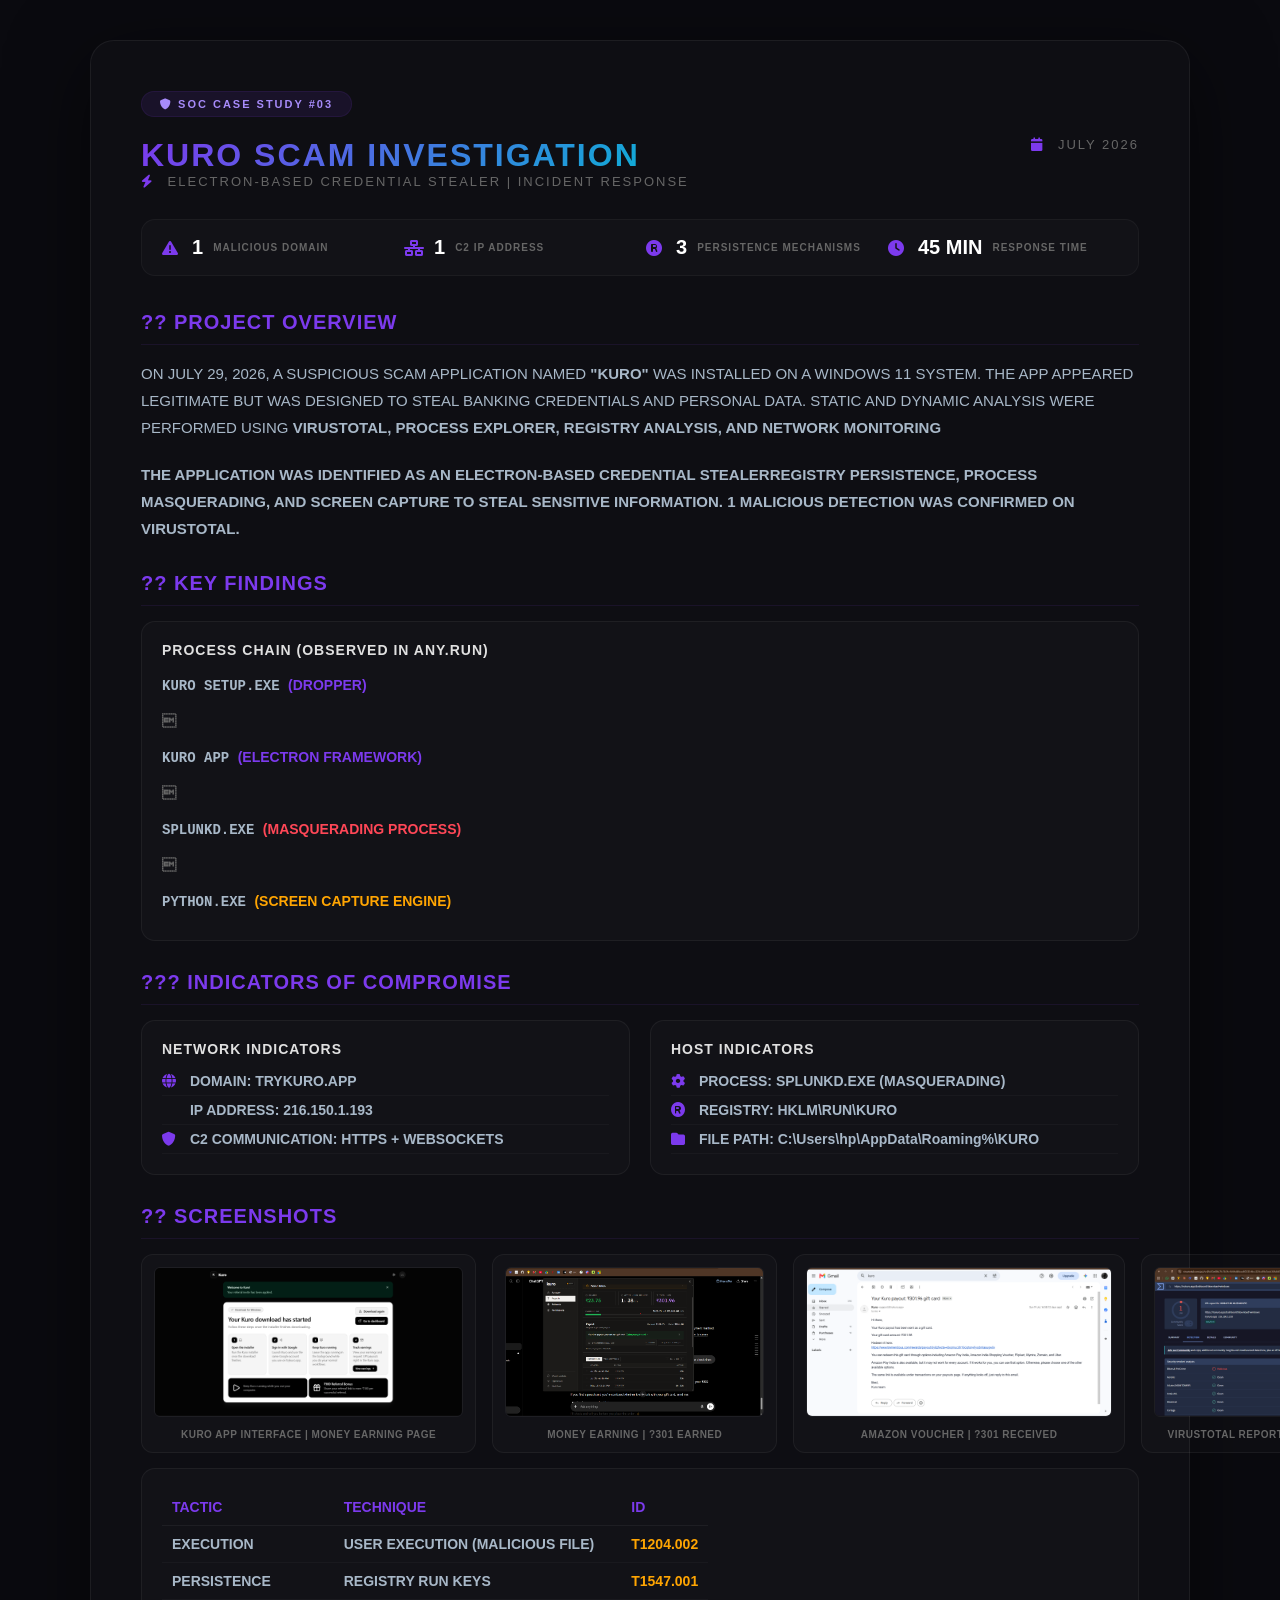
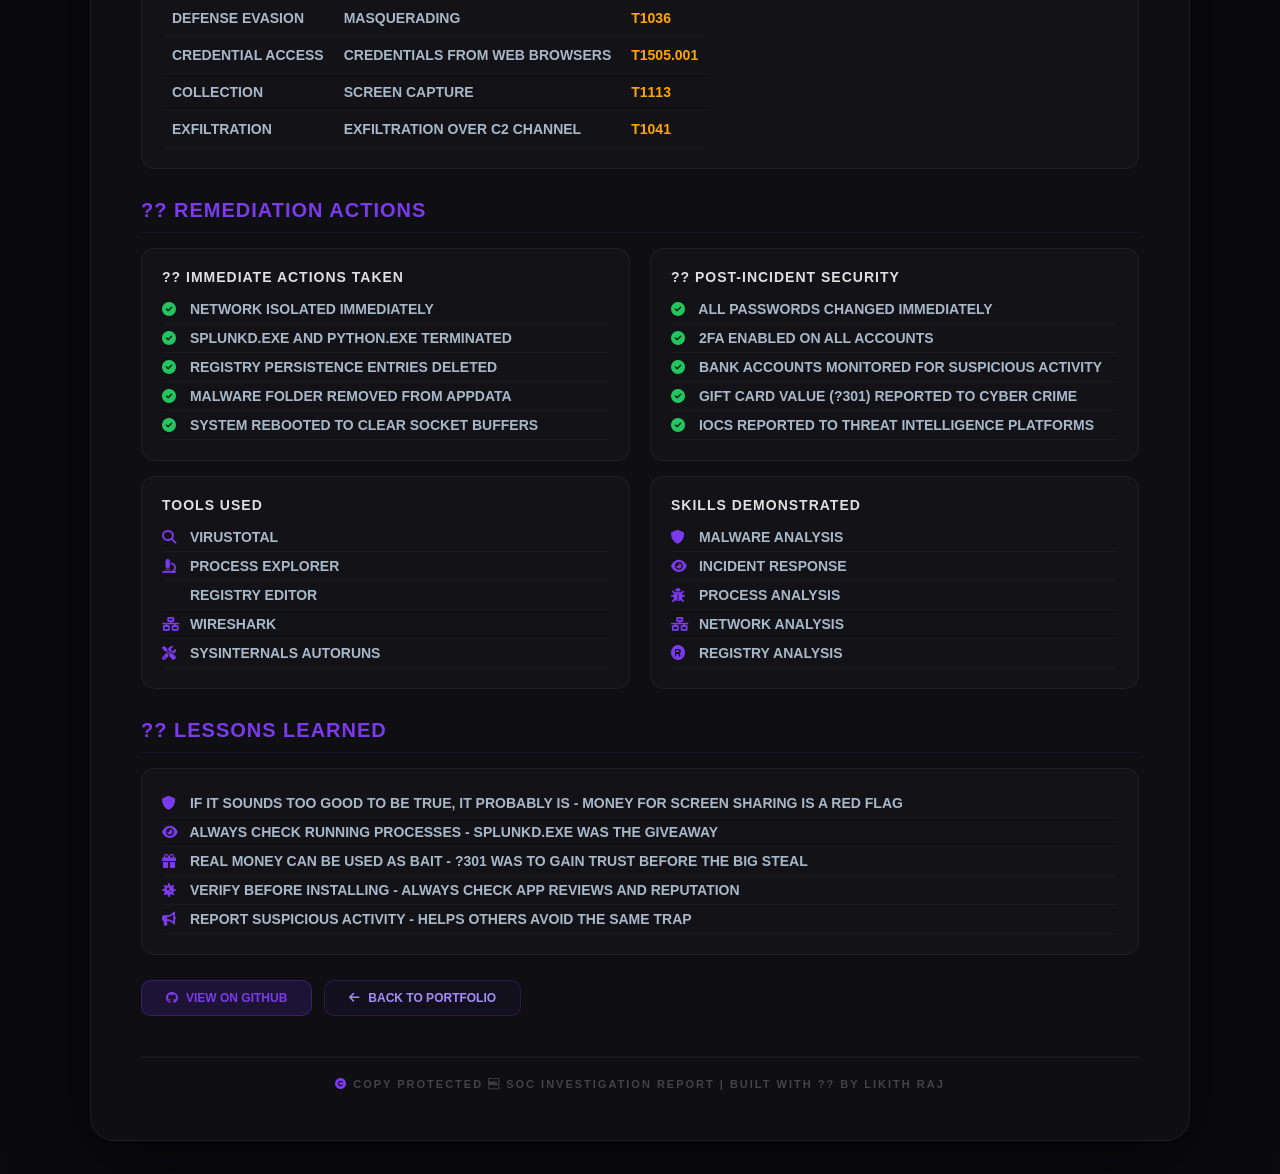
==== commit 54724fa0: "Final design - Responsive, small screenshots, caps text, smooth fonts" ====
--- a/index.html
+++ b/index.html
@@ -6,9 +6,9 @@
     <title>Kuro Scam - Malware Investigation</title> 
     <link rel="stylesheet" href="https://cdnjs.cloudflare.com/ajax/libs/font-awesome/6.4.0/css/all.min.css"> 
     <style> 
-        * { margin: 0; padding: 0; box-sizing: border-box; font-family: 'Segoe UI', sans-serif; } 
+        * { margin: 0; padding: 0; box-sizing: border-box; font-family: 'Inter', 'Segoe UI', sans-serif; } 
         body { background: #0a0a0f; color: #e0e0e0; padding: 40px 20px; } 
-        .container { max-width: 1200px; margin: 0 auto; background: rgba(255,255,255,0.02); border: 1px solid rgba(255,255,255,0.06); border-radius: 24px; padding: 50px; box-shadow: 0 20px 80px rgba(0,0,0,0.5); } 
+        .container { max-width: 1100px; margin: 0 auto; background: rgba(255,255,255,0.02); border: 1px solid rgba(255,255,255,0.06); border-radius: 24px; padding: 50px; box-shadow: 0 20px 80px rgba(0,0,0,0.5); } 
         .case-badge { display: inline-block; padding: 6px 18px; border-radius: 50px; font-size: 11px; font-weight: 700; letter-spacing: 2px; text-transform: uppercase; background: rgba(124,58,237,0.1); color: #a78bfa; border: 1px solid rgba(124,58,237,0.1); margin-bottom: 20px; } 
         .header { display: flex; justify-content: space-between; align-items: flex-start; margin-bottom: 30px; flex-wrap: wrap; gap: 20px; } 
         .header h1 { font-size: 32px; font-weight: 900; letter-spacing: 2px; text-transform: uppercase; background: linear-gradient(135deg, #7c3aed, #06b6d4); -webkit-background-clip: text; -webkit-text-fill-color: transparent; } 
@@ -27,10 +27,11 @@
         .card ul { list-style: none; padding: 0; } 
         .card ul li { padding: 6px 0; color: #a8b8c8; font-size: 14px; border-bottom: 1px solid rgba(255,255,255,0.03); } 
         .card ul li i { color: #7c3aed; margin-right: 8px; width: 16px; } 
-        .screenshot-grid { display: grid; grid-template-columns: repeat(auto-fit, minmax(280px, 1fr)); gap: 20px; margin: 15px 0; } 
-        .screenshot-card { background: rgba(255,255,255,0.02); border: 1px solid rgba(255,255,255,0.05); border-radius: 14px; padding: 15px; text-align: center; } 
-        .screenshot-card img { max-width: 100%%; border-radius: 8px; border: 1px solid rgba(255,255,255,0.05); } 
-        .screenshot-card p { color: #666; font-size: 12px; margin-top: 10px; text-transform: uppercase; letter-spacing: 1px; } 
+        .screenshot-grid { display: grid; grid-template-columns: repeat(4, 1fr); gap: 16px; margin: 15px 0; } 
+        .screenshot-card { background: rgba(255,255,255,0.02); border: 1px solid rgba(255,255,255,0.05); border-radius: 12px; padding: 12px; text-align: center; transition: all 0.3s; } 
+        .screenshot-card:hover { transform: translateY(-4px); border-color: rgba(124,58,237,0.2); } 
+        .screenshot-card img { width: 100%%; height: 150px; object-fit: cover; border-radius: 6px; border: 1px solid rgba(255,255,255,0.05); } 
+        .screenshot-card p { color: #666; font-size: 10px; margin-top: 8px; text-transform: uppercase; letter-spacing: 0.5px; font-weight: 600; } 
         .btn-group { display: flex; gap: 12px; margin: 25px 0; flex-wrap: wrap; } 
         .btn { display: inline-flex; align-items: center; gap: 8px; padding: 10px 24px; border-radius: 10px; font-size: 12px; font-weight: 700; text-transform: uppercase; text-decoration: none; border: 1px solid rgba(124,58,237,0.2); background: rgba(124,58,237,0.05); color: #a78bfa; transition: all 0.3s; } 
         .btn:hover { background: rgba(124,58,237,0.15); border-color: rgba(124,58,237,0.4); transform: translateY(-2px); } 
@@ -38,8 +39,9 @@
         .btn-primary:hover { background: rgba(124,58,237,0.25); } 
         .footer { margin-top: 40px; padding-top: 20px; border-top: 2px solid rgba(255,255,255,0.04); text-align: center; color: #444; font-size: 11px; text-transform: uppercase; letter-spacing: 2px; } 
         .footer i { color: #7c3aed; } 
-        @media (max-width: 768px) { .container { padding: 30px; } .stats { grid-template-columns: repeat(2, 1fr); } .grid-2 { grid-template-columns: 1fr; } .header { flex-direction: column; align-items: flex-start; } .header h1 { font-size: 24px; } } 
-        @media (max-width: 480px) { .container { padding: 20px; } .stats { grid-template-columns: 1fr; } } 
+        @media (max-width: 1024px) { .screenshot-grid { grid-template-columns: repeat(2, 1fr); } } 
+        @media (max-width: 768px) { .container { padding: 30px; } .stats { grid-template-columns: repeat(2, 1fr); } .grid-2 { grid-template-columns: 1fr; } .header { flex-direction: column; align-items: flex-start; } .header h1 { font-size: 24px; } .screenshot-grid { grid-template-columns: repeat(2, 1fr); } .screenshot-card img { height: 120px; } } 
+        @media (max-width: 480px) { .container { padding: 20px; } .stats { grid-template-columns: 1fr; } .screenshot-grid { grid-template-columns: 1fr; } .screenshot-card img { height: 180px; } .header h1 { font-size: 20px; } .btn { width: 100%%; justify-content: center; } } 
     </style> 
 </head> 
 <body> 
@@ -59,19 +61,19 @@
         <div class="stat"><i class="fas fa-clock"></i><span class="num">45 MIN</span><span class="label">RESPONSE TIME</span></div> 
     </div> 
     <h2>?? PROJECT OVERVIEW</h2> 
-    <p class="desc-text">On July 29, 2026, a suspicious scam application named <strong>"Kuro"</strong> was installed on a Windows 11 system. The app appeared legitimate but was designed to steal banking credentials and personal data. Static and dynamic analysis were performed using <strong>VirusTotal, Process Explorer, Registry Analysis, and Network Monitoring</strong>.</p> 
-    <p class="desc-text">The application was identified as an <strong>Electron-based credential stealer</strong>. It uses <strong>registry persistence, process masquerading, and screen capture</strong> to steal sensitive information. <strong>1 malicious detection</strong> was confirmed on VirusTotal.</p> 
+    <p class="desc-text">ON JULY 29, 2026, A SUSPICIOUS SCAM APPLICATION NAMED <strong>"KURO"</strong> WAS INSTALLED ON A WINDOWS 11 SYSTEM. THE APP APPEARED LEGITIMATE BUT WAS DESIGNED TO STEAL BANKING CREDENTIALS AND PERSONAL DATA. STATIC AND DYNAMIC ANALYSIS WERE PERFORMED USING <strong>VIRUSTOTAL, PROCESS EXPLORER, REGISTRY ANALYSIS, AND NETWORK MONITORING</strong.</p> 
+    <p class="desc-text">THE APPLICATION WAS IDENTIFIED AS AN <strong>ELECTRON-BASED CREDENTIAL STEALER</strong. IT USES <strong>REGISTRY PERSISTENCE, PROCESS MASQUERADING, AND SCREEN CAPTURE</strong> TO STEAL SENSITIVE INFORMATION. <strong>1 MALICIOUS DETECTION</strong> WAS CONFIRMED ON VIRUSTOTAL.</p> 
     <h2>?? KEY FINDINGS</h2> 
     <div class="card"> 
         <h3>PROCESS CHAIN (OBSERVED IN ANY.RUN)</h3> 
         <div style="font-family: monospace; color: #a8b8c8; font-size: 14px; line-height: 2.5;"> 
-            Kuro Setup.exe <span style="color: #7c3aed;">(DROPPER)</span><br> 
+            KURO SETUP.EXE <span style="color: #7c3aed;">(DROPPER)</span><br> 
             <span style="color: #666;"></span><br> 
-            Kuro App <span style="color: #7c3aed;">(ELECTRON FRAMEWORK)</span><br> 
+            KURO APP <span style="color: #7c3aed;">(ELECTRON FRAMEWORK)</span><br> 
             <span style="color: #666;"></span><br> 
-            splunkd.exe <span style="color: #ff4757;">(MASQUERADING PROCESS)</span><br> 
+            SPLUNKD.EXE <span style="color: #ff4757;">(MASQUERADING PROCESS)</span><br> 
             <span style="color: #666;"></span><br> 
-            python.exe <span style="color: #ffa502;">(SCREEN CAPTURE ENGINE)</span> 
+            PYTHON.EXE <span style="color: #ffa502;">(SCREEN CAPTURE ENGINE)</span> 
         </div> 
     </div> 
     <h2>??? INDICATORS OF COMPROMISE</h2> 
@@ -79,37 +81,37 @@
         <div class="card"> 
             <h3>NETWORK INDICATORS</h3> 
             <ul> 
-                <li><i class="fas fa-globe"></i> Domain: trykuro.app</li> 
-                <li><i class="fas fa-ip"></i> IP Address: 216.150.1.193</li> 
-                <li><i class="fas fa-shield"></i> C2 Communication: HTTPS + WebSockets</li> 
+                <li><i class="fas fa-globe"></i> DOMAIN: TRYKURO.APP</li> 
+                <li><i class="fas fa-ip"></i> IP ADDRESS: 216.150.1.193</li> 
+                <li><i class="fas fa-shield"></i> C2 COMMUNICATION: HTTPS + WEBSOCKETS</li> 
             </ul> 
         </div> 
         <div class="card"> 
             <h3>HOST INDICATORS</h3> 
             <ul> 
-                <li><i class="fas fa-cog"></i> Process: splunkd.exe (masquerading)</li> 
-                <li><i class="fas fa-registered"></i> Registry: HKLM\Run\kuro</li> 
-                <li><i class="fas fa-folder"></i> File Path: C:\Users\hp\AppData\Roaming%\kuro</li> 
+                <li><i class="fas fa-cog"></i> PROCESS: SPLUNKD.EXE (MASQUERADING)</li> 
+                <li><i class="fas fa-registered"></i> REGISTRY: HKLM\RUN\KURO</li> 
+                <li><i class="fas fa-folder"></i> FILE PATH: C:\Users\hp\AppData\Roaming%\KURO</li> 
             </ul> 
         </div> 
     </div> 
     <h2>?? SCREENSHOTS</h2> 
     <div class="screenshot-grid"> 
         <div class="screenshot-card"> 
-            <img src="screenshots/kuroapp.png.png" alt="Kuro App Interface"> 
-            <p>Kuro App Interface | Money Earning Page</p> 
+            <img src="screenshots/kuroapp.png.png" alt="Kuro App"> 
+            <p>KURO APP INTERFACE | MONEY EARNING PAGE</p> 
         </div> 
         <div class="screenshot-card"> 
-            <img src="screenshots/money.png.png" alt="Money Earning"> 
-            <p>Money Earning | ?301 Earned</p> 
+            <img src="screenshots/money.png.png" alt="Money"> 
+            <p>MONEY EARNING | ?301 EARNED</p> 
         </div> 
         <div class="screenshot-card"> 
-            <img src="screenshots/giftcard.png.png" alt="Amazon Voucher"> 
-            <p>Amazon Voucher | ?301 Received</p> 
+            <img src="screenshots/giftcard.png.png" alt="Gift Card"> 
+            <p>AMAZON VOUCHER | ?301 RECEIVED</p> 
         </div> 
         <div class="screenshot-card"> 
-            <img src="screenshots/virustotal.png.png" alt="VirusTotal Report"> 
-            <p>VirusTotal Report | Malicious Detection</p> 
+            <img src="screenshots/virustotal.png.png" alt="VirusTotal"> 
+            <p>VIRUSTOTAL REPORT | MALICIOUS DETECTION</p> 
         </div> 
     </div> 
     <div class="card"> 
@@ -119,12 +121,12 @@
                 <th style="text-align: left; padding: 10px; color: #7c3aed;">TECHNIQUE</th> 
                 <th style="text-align: left; padding: 10px; color: #7c3aed;">ID</th> 
             </tr> 
-            <tr style="border-bottom: 1px solid rgba(255,255,255,0.03);"><td style="padding: 10px;">Execution</td><td style="padding: 10px;">User Execution (Malicious File)</td><td style="padding: 10px; color: #ffa502;">T1204.002</td></tr> 
-            <tr style="border-bottom: 1px solid rgba(255,255,255,0.03);"><td style="padding: 10px;">Persistence</td><td style="padding: 10px;">Registry Run Keys</td><td style="padding: 10px; color: #ffa502;">T1547.001</td></tr> 
-            <tr style="border-bottom: 1px solid rgba(255,255,255,0.03);"><td style="padding: 10px;">Defense Evasion</td><td style="padding: 10px;">Masquerading</td><td style="padding: 10px; color: #ffa502;">T1036</td></tr> 
-            <tr style="border-bottom: 1px solid rgba(255,255,255,0.03);"><td style="padding: 10px;">Credential Access</td><td style="padding: 10px;">Credentials from Web Browsers</td><td style="padding: 10px; color: #ffa502;">T1505.001</td></tr> 
-            <tr style="border-bottom: 1px solid rgba(255,255,255,0.03);"><td style="padding: 10px;">Collection</td><td style="padding: 10px;">Screen Capture</td><td style="padding: 10px; color: #ffa502;">T1113</td></tr> 
-            <tr style="border-bottom: 1px solid rgba(255,255,255,0.03);"><td style="padding: 10px;">Exfiltration</td><td style="padding: 10px;">Exfiltration Over C2 Channel</td><td style="padding: 10px; color: #ffa502;">T1041</td></tr> 
+            <tr style="border-bottom: 1px solid rgba(255,255,255,0.03);"><td style="padding: 10px;">EXECUTION</td><td style="padding: 10px;">USER EXECUTION (MALICIOUS FILE)</td><td style="padding: 10px; color: #ffa502;">T1204.002</td></tr> 
+            <tr style="border-bottom: 1px solid rgba(255,255,255,0.03);"><td style="padding: 10px;">PERSISTENCE</td><td style="padding: 10px;">REGISTRY RUN KEYS</td><td style="padding: 10px; color: #ffa502;">T1547.001</td></tr> 
+            <tr style="border-bottom: 1px solid rgba(255,255,255,0.03);"><td style="padding: 10px;">DEFENSE EVASION</td><td style="padding: 10px;">MASQUERADING</td><td style="padding: 10px; color: #ffa502;">T1036</td></tr> 
+            <tr style="border-bottom: 1px solid rgba(255,255,255,0.03);"><td style="padding: 10px;">CREDENTIAL ACCESS</td><td style="padding: 10px;">CREDENTIALS FROM WEB BROWSERS</td><td style="padding: 10px; color: #ffa502;">T1505.001</td></tr> 
+            <tr style="border-bottom: 1px solid rgba(255,255,255,0.03);"><td style="padding: 10px;">COLLECTION</td><td style="padding: 10px;">SCREEN CAPTURE</td><td style="padding: 10px; color: #ffa502;">T1113</td></tr> 
+            <tr style="border-bottom: 1px solid rgba(255,255,255,0.03);"><td style="padding: 10px;">EXFILTRATION</td><td style="padding: 10px;">EXFILTRATION OVER C2 CHANNEL</td><td style="padding: 10px; color: #ffa502;">T1041</td></tr> 
         </table> 
     </div> 
     <h2>?? REMEDIATION ACTIONS</h2> 
@@ -132,21 +134,21 @@
         <div class="card"> 
             <h3>?? IMMEDIATE ACTIONS TAKEN</h3> 
             <ul> 
-                <li><i class="fas fa-check-circle" style="color: #22c55e;"></i> Network isolated immediately</li> 
-                <li><i class="fas fa-check-circle" style="color: #22c55e;"></i> splunkd.exe and python.exe terminated</li> 
-                <li><i class="fas fa-check-circle" style="color: #22c55e;"></i> Registry persistence entries deleted</li> 
-                <li><i class="fas fa-check-circle" style="color: #22c55e;"></i> Malware folder removed from AppData</li> 
-                <li><i class="fas fa-check-circle" style="color: #22c55e;"></i> System rebooted to clear socket buffers</li> 
+                <li><i class="fas fa-check-circle" style="color: #22c55e;"></i> NETWORK ISOLATED IMMEDIATELY</li> 
+                <li><i class="fas fa-check-circle" style="color: #22c55e;"></i> SPLUNKD.EXE AND PYTHON.EXE TERMINATED</li> 
+                <li><i class="fas fa-check-circle" style="color: #22c55e;"></i> REGISTRY PERSISTENCE ENTRIES DELETED</li> 
+                <li><i class="fas fa-check-circle" style="color: #22c55e;"></i> MALWARE FOLDER REMOVED FROM APPDATA</li> 
+                <li><i class="fas fa-check-circle" style="color: #22c55e;"></i> SYSTEM REBOOTED TO CLEAR SOCKET BUFFERS</li> 
             </ul> 
         </div> 
         <div class="card"> 
             <h3>?? POST-INCIDENT SECURITY</h3> 
             <ul> 
-                <li><i class="fas fa-check-circle" style="color: #22c55e;"></i> All passwords changed immediately</li> 
-                <li><i class="fas fa-check-circle" style="color: #22c55e;"></i> 2FA enabled on all accounts</li> 
-                <li><i class="fas fa-check-circle" style="color: #22c55e;"></i> Bank accounts monitored for suspicious activity</li> 
-                <li><i class="fas fa-check-circle" style="color: #22c55e;"></i> Gift card value (?301) reported to Cyber Crime</li> 
-                <li><i class="fas fa-check-circle" style="color: #22c55e;"></i> IOCs reported to threat intelligence platforms</li> 
+                <li><i class="fas fa-check-circle" style="color: #22c55e;"></i> ALL PASSWORDS CHANGED IMMEDIATELY</li> 
+                <li><i class="fas fa-check-circle" style="color: #22c55e;"></i> 2FA ENABLED ON ALL ACCOUNTS</li> 
+                <li><i class="fas fa-check-circle" style="color: #22c55e;"></i> BANK ACCOUNTS MONITORED FOR SUSPICIOUS ACTIVITY</li> 
+                <li><i class="fas fa-check-circle" style="color: #22c55e;"></i> GIFT CARD VALUE (?301) REPORTED TO CYBER CRIME</li> 
+                <li><i class="fas fa-check-circle" style="color: #22c55e;"></i> IOCS REPORTED TO THREAT INTELLIGENCE PLATFORMS</li> 
             </ul> 
         </div> 
     </div> 
@@ -154,32 +156,32 @@
         <div class="card"> 
             <h3>TOOLS USED</h3> 
             <ul> 
-                <li><i class="fas fa-search"></i> VirusTotal</li> 
-                <li><i class="fas fa-microscope"></i> Process Explorer</li> 
-                <li><i class="fas fa-registry-editor"></i> Registry Editor</li> 
-                <li><i class="fas fa-network-wired"></i> Wireshark</li> 
-                <li><i class="fas fa-tools"></i> Sysinternals Autoruns</li> 
+                <li><i class="fas fa-search"></i> VIRUSTOTAL</li> 
+                <li><i class="fas fa-microscope"></i> PROCESS EXPLORER</li> 
+                <li><i class="fas fa-registry-editor"></i> REGISTRY EDITOR</li> 
+                <li><i class="fas fa-network-wired"></i> WIRESHARK</li> 
+                <li><i class="fas fa-tools"></i> SYSINTERNALS AUTORUNS</li> 
             </ul> 
         </div> 
         <div class="card"> 
             <h3>SKILLS DEMONSTRATED</h3> 
             <ul> 
-                <li><i class="fas fa-shield"></i> Malware Analysis</li> 
-                <li><i class="fas fa-eye"></i> Incident Response</li> 
-                <li><i class="fas fa-bug"></i> Process Analysis</li> 
-                <li><i class="fas fa-network-wired"></i> Network Analysis</li> 
-                <li><i class="fas fa-registered"></i> Registry Analysis</li> 
+                <li><i class="fas fa-shield"></i> MALWARE ANALYSIS</li> 
+                <li><i class="fas fa-eye"></i> INCIDENT RESPONSE</li> 
+                <li><i class="fas fa-bug"></i> PROCESS ANALYSIS</li> 
+                <li><i class="fas fa-network-wired"></i> NETWORK ANALYSIS</li> 
+                <li><i class="fas fa-registered"></i> REGISTRY ANALYSIS</li> 
             </ul> 
         </div> 
     </div> 
     <h2>?? LESSONS LEARNED</h2> 
     <div class="card"> 
         <ul> 
-            <li><i class="fas fa-shield" style="color: #7c3aed;"></i> <strong>If it sounds too good to be true, it probably is</strong> - Money for screen sharing is a red flag</li> 
-            <li><i class="fas fa-eye" style="color: #7c3aed;"></i> <strong>Always check running processes</strong> - splunkd.exe was the giveaway</li> 
-            <li><i class="fas fa-gift" style="color: #7c3aed;"></i> <strong>Real money can be used as bait</strong> - ?301 was to gain trust before the big steal</li> 
-            <li><i class="fas fa-virus" style="color: #7c3aed;"></i> <strong>Verify before installing</strong> - Always check app reviews and reputation</li> 
-            <li><i class="fas fa-bullhorn" style="color: #7c3aed;"></i> <strong>Report suspicious activity</strong> - Helps others avoid the same trap</li> 
+            <li><i class="fas fa-shield" style="color: #7c3aed;"></i> <strong>IF IT SOUNDS TOO GOOD TO BE TRUE, IT PROBABLY IS</strong> - MONEY FOR SCREEN SHARING IS A RED FLAG</li> 
+            <li><i class="fas fa-eye" style="color: #7c3aed;"></i> <strong>ALWAYS CHECK RUNNING PROCESSES</strong> - SPLUNKD.EXE WAS THE GIVEAWAY</li> 
+            <li><i class="fas fa-gift" style="color: #7c3aed;"></i> <strong>REAL MONEY CAN BE USED AS BAIT</strong> - ?301 WAS TO GAIN TRUST BEFORE THE BIG STEAL</li> 
+            <li><i class="fas fa-virus" style="color: #7c3aed;"></i> <strong>VERIFY BEFORE INSTALLING</strong> - ALWAYS CHECK APP REVIEWS AND REPUTATION</li> 
+            <li><i class="fas fa-bullhorn" style="color: #7c3aed;"></i> <strong>REPORT SUSPICIOUS ACTIVITY</strong> - HELPS OTHERS AVOID THE SAME TRAP</li> 
         </ul> 
     </div> 
     <div class="btn-group"> 
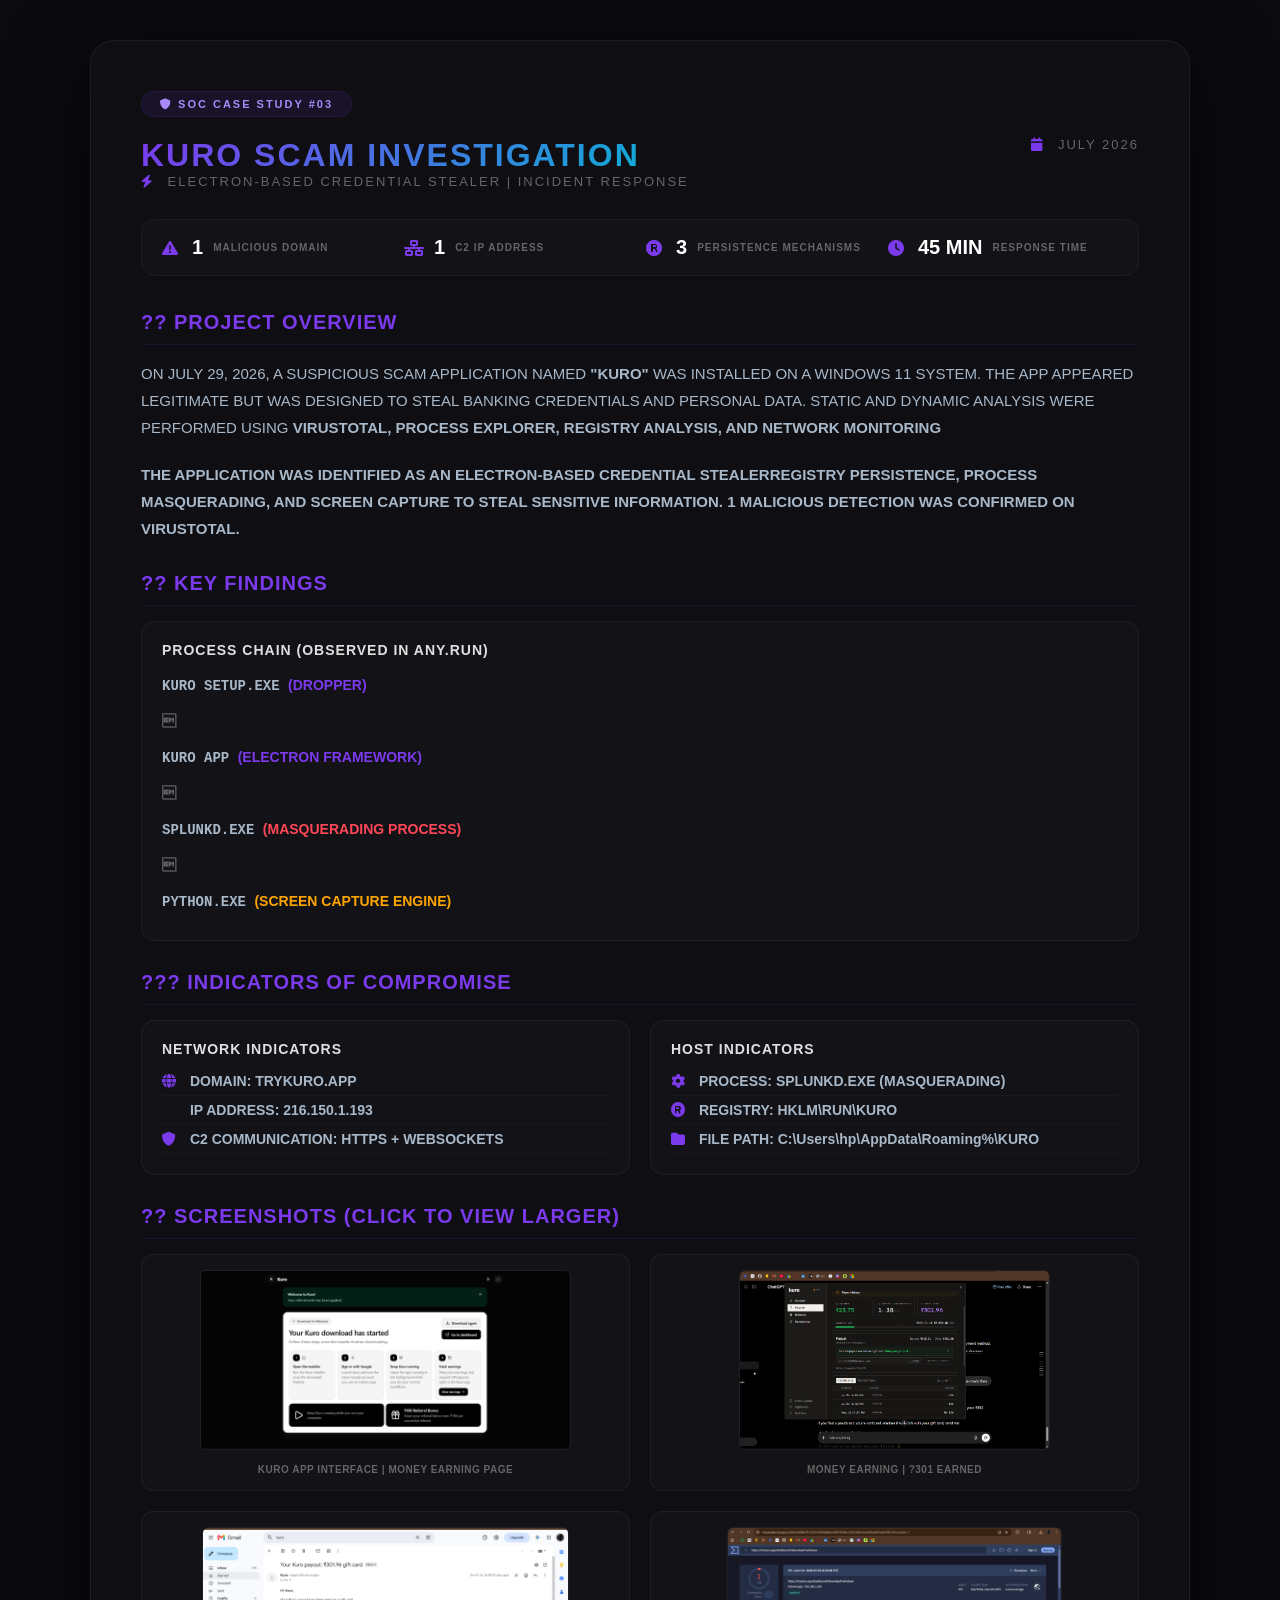
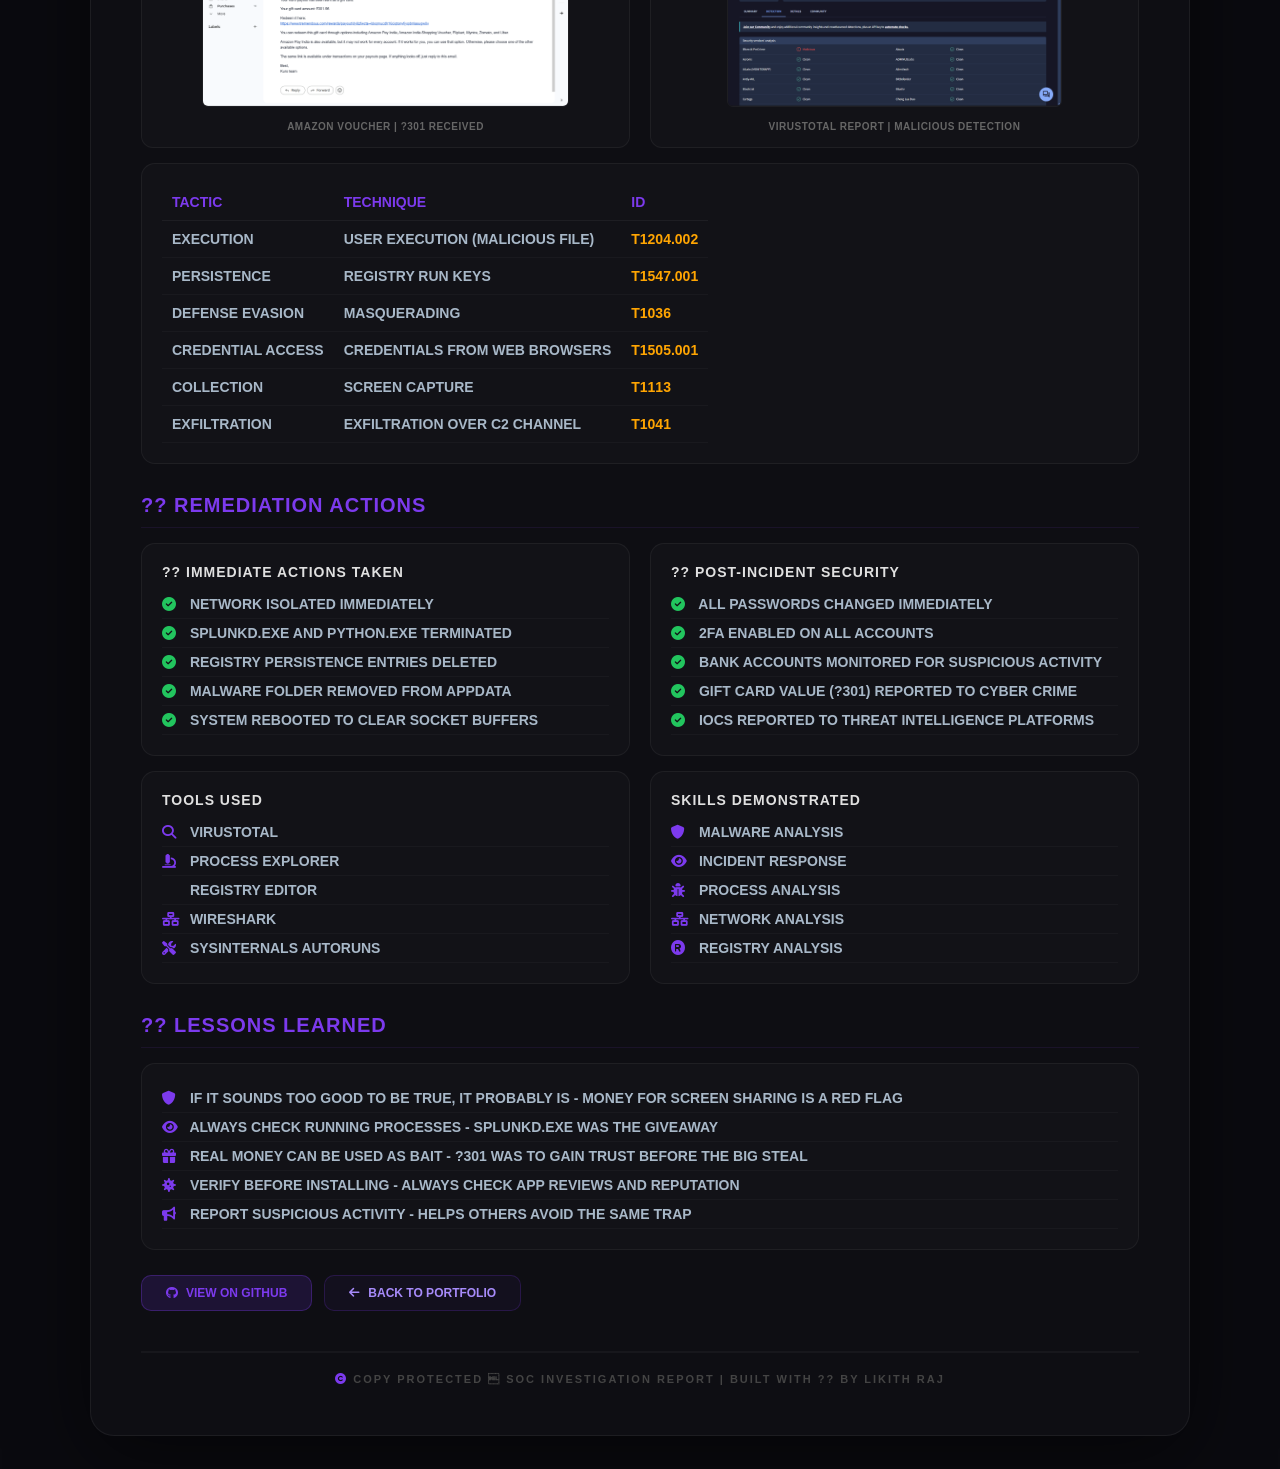
==== commit a5cbf85a: "Final - 2x2 screenshots with click to enlarge lightbox" ====
--- a/index.html
+++ b/index.html
@@ -27,11 +27,17 @@
         .card ul { list-style: none; padding: 0; } 
         .card ul li { padding: 6px 0; color: #a8b8c8; font-size: 14px; border-bottom: 1px solid rgba(255,255,255,0.03); } 
         .card ul li i { color: #7c3aed; margin-right: 8px; width: 16px; } 
-        .screenshot-grid { display: grid; grid-template-columns: repeat(4, 1fr); gap: 16px; margin: 15px 0; } 
-        .screenshot-card { background: rgba(255,255,255,0.02); border: 1px solid rgba(255,255,255,0.05); border-radius: 12px; padding: 12px; text-align: center; transition: all 0.3s; } 
-        .screenshot-card:hover { transform: translateY(-4px); border-color: rgba(124,58,237,0.2); } 
-        .screenshot-card img { width: 100%%; height: 150px; object-fit: cover; border-radius: 6px; border: 1px solid rgba(255,255,255,0.05); } 
-        .screenshot-card p { color: #666; font-size: 10px; margin-top: 8px; text-transform: uppercase; letter-spacing: 0.5px; font-weight: 600; } 
+        .screenshot-grid { display: grid; grid-template-columns: repeat(2, 1fr); gap: 20px; margin: 15px 0; } 
+        .screenshot-card { background: rgba(255,255,255,0.02); border: 1px solid rgba(255,255,255,0.05); border-radius: 12px; padding: 15px; text-align: center; transition: all 0.3s; cursor: pointer; } 
+        .screenshot-card:hover { transform: translateY(-4px); border-color: rgba(124,58,237,0.3); background: rgba(255,255,255,0.04); } 
+        .screenshot-card img { width: 100%%; height: 180px; object-fit: cover; border-radius: 6px; border: 1px solid rgba(255,255,255,0.05); transition: all 0.3s; } 
+        .screenshot-card img:hover { opacity: 0.9; } 
+        .screenshot-card p { color: #666; font-size: 10px; margin-top: 10px; text-transform: uppercase; letter-spacing: 0.5px; font-weight: 600; } 
+        .lightbox { display: none; position: fixed; top: 0; left: 0; width: 100%%; height: 100%%; background: rgba(0,0,0,0.9); z-index: 9999; justify-content: center; align-items: center; cursor: pointer; } 
+        .lightbox.active { display: flex; } 
+        .lightbox img { max-width: 90%%; max-height: 90%%; border-radius: 8px; border: 1px solid rgba(255,255,255,0.1); } 
+        .lightbox .close { position: absolute; top: 20px; right: 40px; color: #fff; font-size: 40px; font-weight: 700; cursor: pointer; transition: all 0.3s; } 
+        .lightbox .close:hover { color: #7c3aed; transform: rotate(90deg); } 
         .btn-group { display: flex; gap: 12px; margin: 25px 0; flex-wrap: wrap; } 
         .btn { display: inline-flex; align-items: center; gap: 8px; padding: 10px 24px; border-radius: 10px; font-size: 12px; font-weight: 700; text-transform: uppercase; text-decoration: none; border: 1px solid rgba(124,58,237,0.2); background: rgba(124,58,237,0.05); color: #a78bfa; transition: all 0.3s; } 
         .btn:hover { background: rgba(124,58,237,0.15); border-color: rgba(124,58,237,0.4); transform: translateY(-2px); } 
@@ -39,9 +45,8 @@
         .btn-primary:hover { background: rgba(124,58,237,0.25); } 
         .footer { margin-top: 40px; padding-top: 20px; border-top: 2px solid rgba(255,255,255,0.04); text-align: center; color: #444; font-size: 11px; text-transform: uppercase; letter-spacing: 2px; } 
         .footer i { color: #7c3aed; } 
-        @media (max-width: 1024px) { .screenshot-grid { grid-template-columns: repeat(2, 1fr); } } 
-        @media (max-width: 768px) { .container { padding: 30px; } .stats { grid-template-columns: repeat(2, 1fr); } .grid-2 { grid-template-columns: 1fr; } .header { flex-direction: column; align-items: flex-start; } .header h1 { font-size: 24px; } .screenshot-grid { grid-template-columns: repeat(2, 1fr); } .screenshot-card img { height: 120px; } } 
-        @media (max-width: 480px) { .container { padding: 20px; } .stats { grid-template-columns: 1fr; } .screenshot-grid { grid-template-columns: 1fr; } .screenshot-card img { height: 180px; } .header h1 { font-size: 20px; } .btn { width: 100%%; justify-content: center; } } 
+        @media (max-width: 768px) { .container { padding: 30px; } .stats { grid-template-columns: repeat(2, 1fr); } .grid-2 { grid-template-columns: 1fr; } .header { flex-direction: column; align-items: flex-start; } .header h1 { font-size: 24px; } .screenshot-grid { grid-template-columns: 1fr; } .screenshot-card img { height: 200px; } } 
+        @media (max-width: 480px) { .container { padding: 20px; } .stats { grid-template-columns: 1fr; } .screenshot-card img { height: 180px; } .header h1 { font-size: 20px; } .btn { width: 100%%; justify-content: center; } .lightbox img { max-width: 95%%; max-height: 95%%; } .lightbox .close { top: 15px; right: 20px; font-size: 30px; } } 
     </style> 
 </head> 
 <body> 
@@ -95,24 +100,28 @@
             </ul> 
         </div> 
     </div> 
-    <h2>?? SCREENSHOTS</h2> 
+    <h2>?? SCREENSHOTS (CLICK TO VIEW LARGER)</h2> 
     <div class="screenshot-grid"> 
-        <div class="screenshot-card"> 
+        <div class="screenshot-card" onclick="openLightbox(this)"> 
             <img src="screenshots/kuroapp.png.png" alt="Kuro App"> 
             <p>KURO APP INTERFACE | MONEY EARNING PAGE</p> 
         </div> 
-        <div class="screenshot-card"> 
+        <div class="screenshot-card" onclick="openLightbox(this)"> 
             <img src="screenshots/money.png.png" alt="Money"> 
             <p>MONEY EARNING | ?301 EARNED</p> 
         </div> 
-        <div class="screenshot-card"> 
+        <div class="screenshot-card" onclick="openLightbox(this)"> 
             <img src="screenshots/giftcard.png.png" alt="Gift Card"> 
             <p>AMAZON VOUCHER | ?301 RECEIVED</p> 
         </div> 
-        <div class="screenshot-card"> 
+        <div class="screenshot-card" onclick="openLightbox(this)"> 
             <img src="screenshots/virustotal.png.png" alt="VirusTotal"> 
             <p>VIRUSTOTAL REPORT | MALICIOUS DETECTION</p> 
         </div> 
+    </div> 
+    <div class="lightbox" id="lightbox" onclick="closeLightbox()"> 
+        <span class="close" onclick="closeLightbox()">x</span> 
+        <img id="lightboxImage" src="" alt="Screenshot"> 
     </div> 
     <div class="card"> 
         <table style="width: 100%%; border-collapse: collapse; color: #a8b8c8; font-size: 14px;"> 
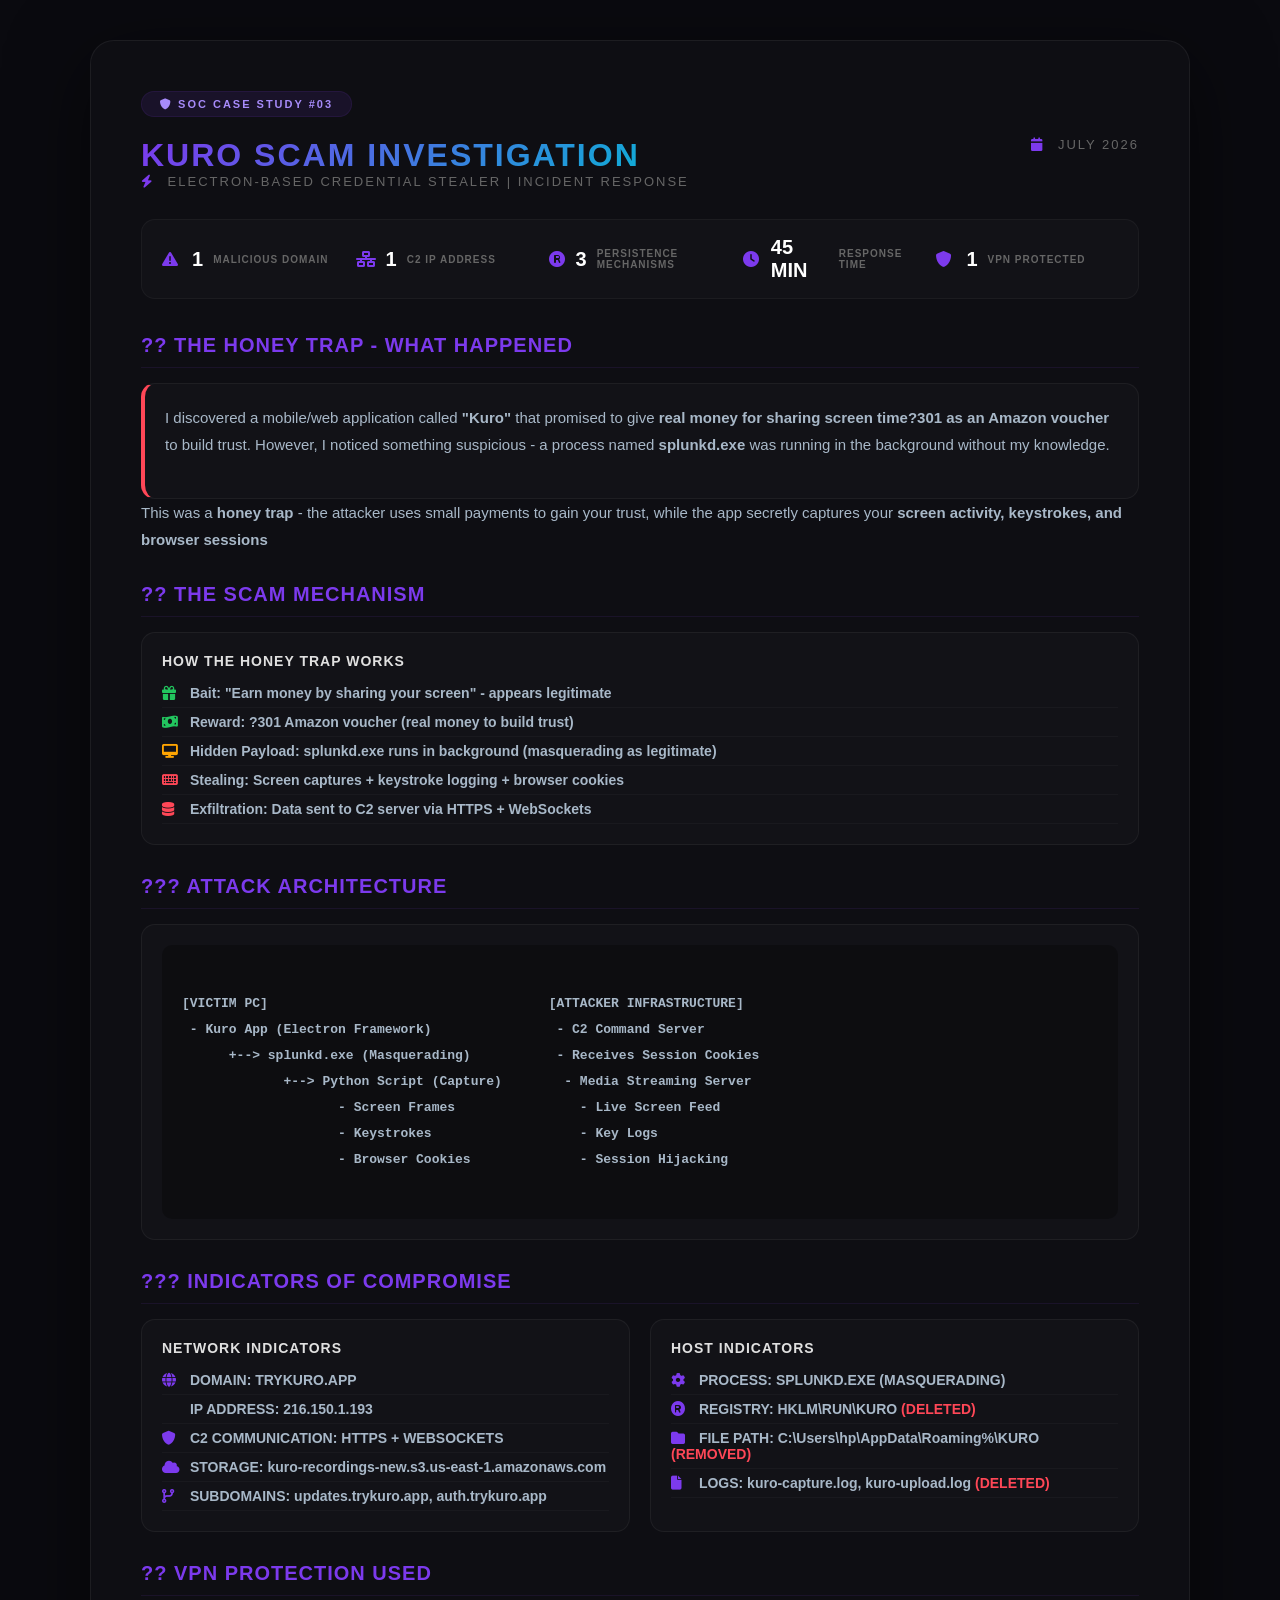
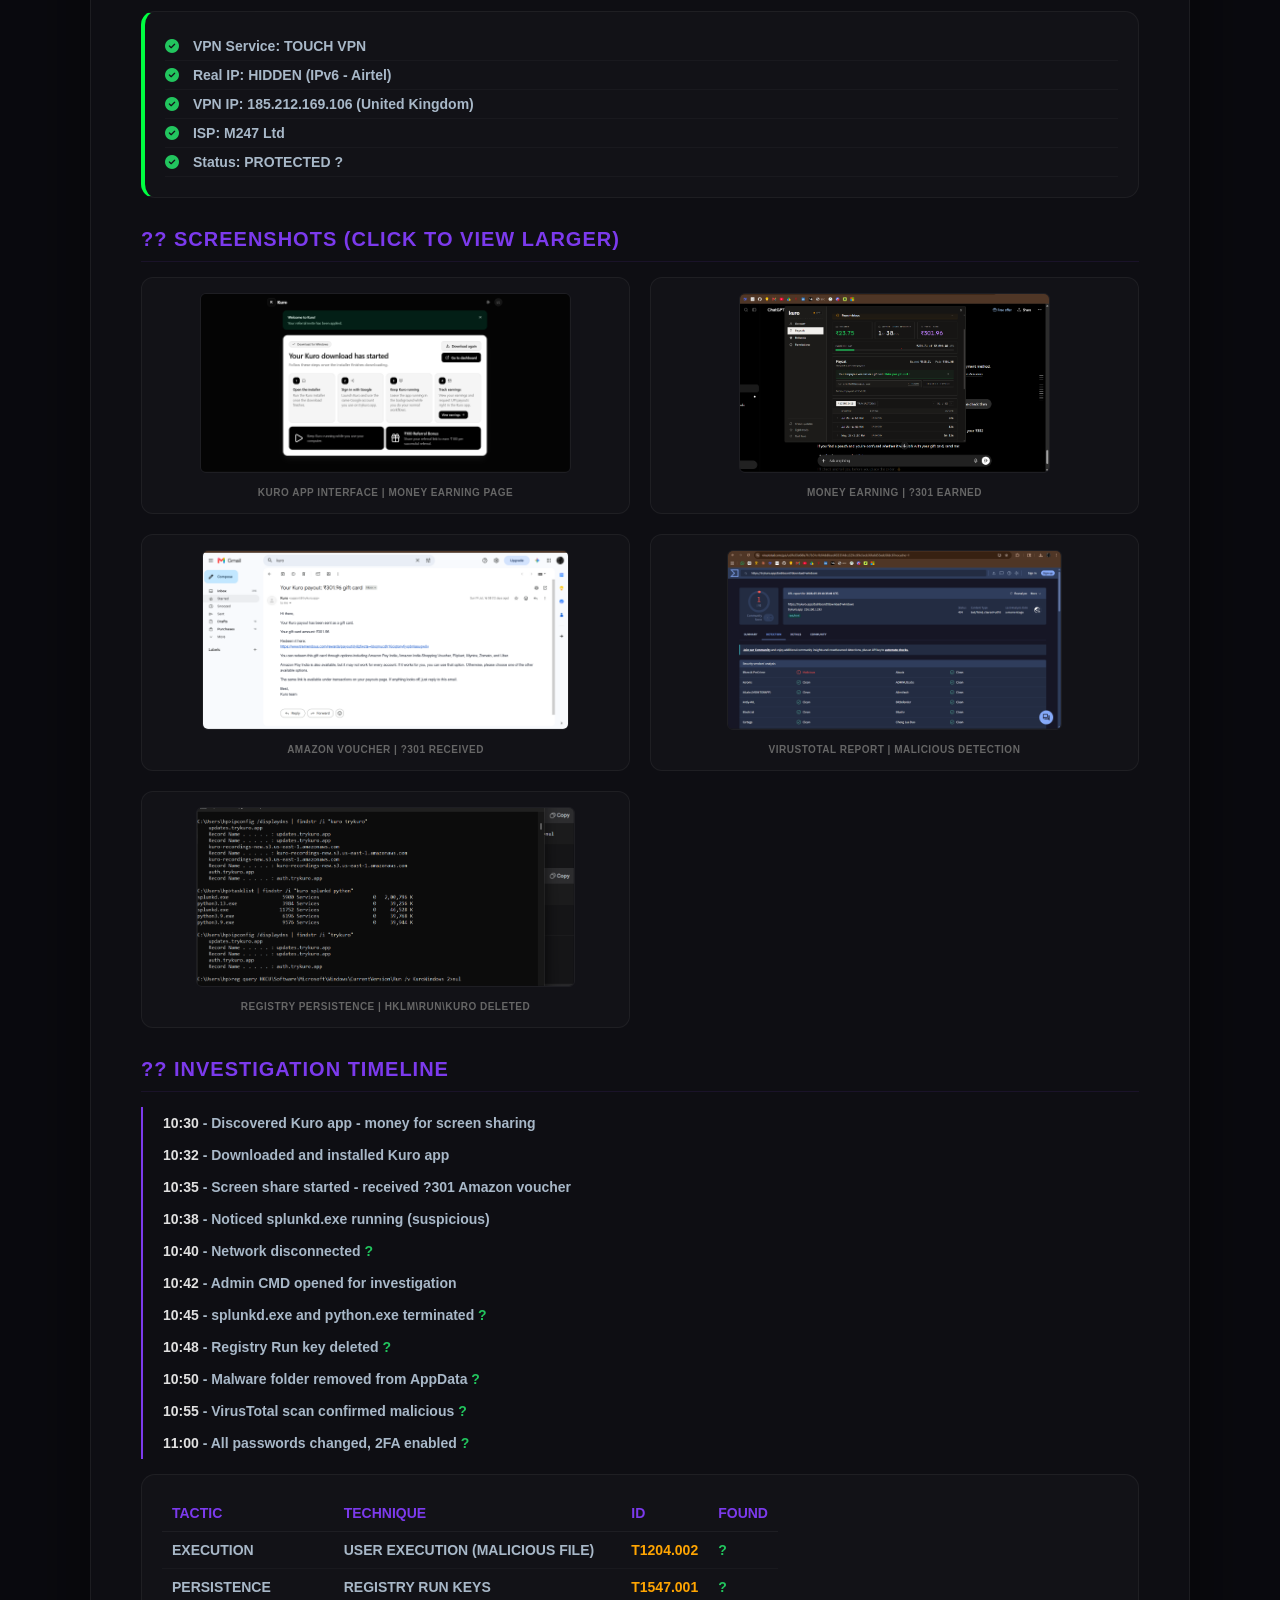
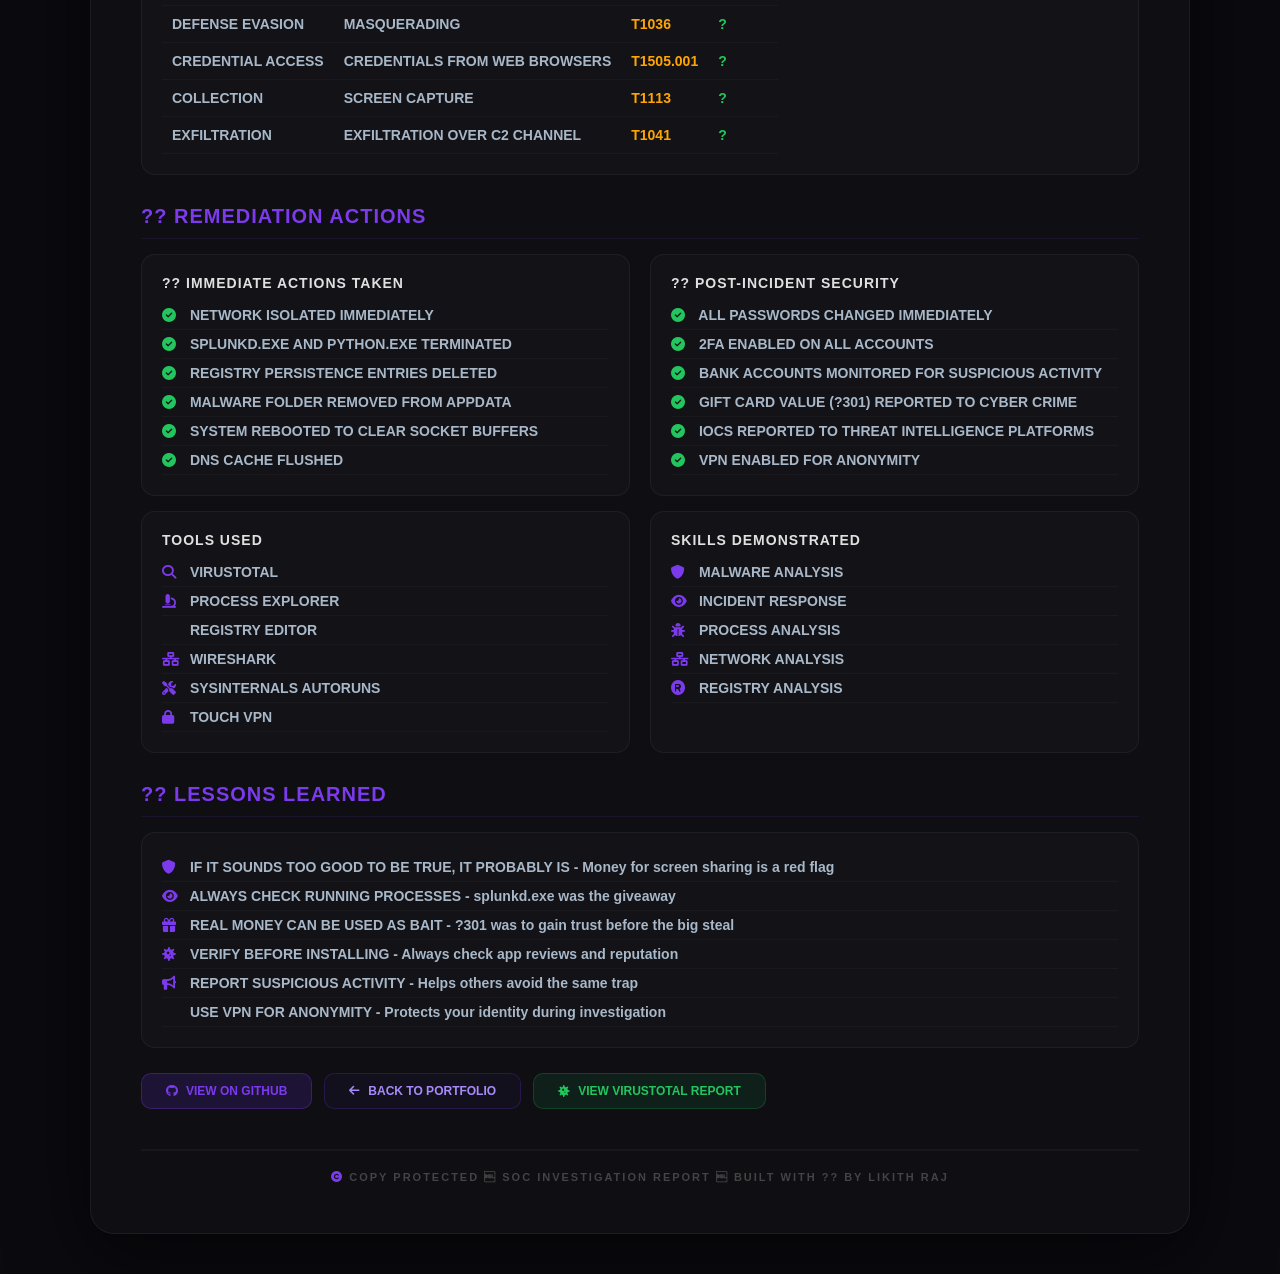
==== commit 87d6def8: "Complete Kuro Scam investigation - Full case study with all details, screenshots, VPN usage, and rem" ====
--- a/index.html
+++ b/index.html
@@ -14,7 +14,7 @@
         .header h1 { font-size: 32px; font-weight: 900; letter-spacing: 2px; text-transform: uppercase; background: linear-gradient(135deg, #7c3aed, #06b6d4); -webkit-background-clip: text; -webkit-text-fill-color: transparent; } 
         .header .sub { font-size: 13px; color: #666; text-transform: uppercase; letter-spacing: 2px; } 
         .header .sub i { color: #7c3aed; margin-right: 8px; } 
-        .stats { display: grid; grid-template-columns: repeat(4, 1fr); gap: 12px; background: rgba(255,255,255,0.02); border: 1px solid rgba(255,255,255,0.04); border-radius: 14px; padding: 16px 20px; margin-bottom: 35px; } 
+        .stats { display: grid; grid-template-columns: repeat(5, 1fr); gap: 12px; background: rgba(255,255,255,0.02); border: 1px solid rgba(255,255,255,0.04); border-radius: 14px; padding: 16px 20px; margin-bottom: 35px; } 
         .stats .stat { display: flex; align-items: center; gap: 10px; } 
         .stats .stat i { color: #7c3aed; font-size: 16px; width: 20px; } 
         .stats .stat .num { font-size: 20px; font-weight: 900; color: #fff; } 
@@ -22,30 +22,40 @@
         h2 { color: #7c3aed; font-size: 20px; margin: 30px 0 15px; text-transform: uppercase; letter-spacing: 1px; border-bottom: 1px solid rgba(124,58,237,0.1); padding-bottom: 10px; } 
         .desc-text { color: #a8b8c8; line-height: 1.8; font-size: 15px; margin-bottom: 20px; } 
         .grid-2 { display: grid; grid-template-columns: 1fr 1fr; gap: 20px; margin: 15px 0; } 
+        .grid-3 { display: grid; grid-template-columns: repeat(3, 1fr); gap: 20px; margin: 15px 0; } 
         .card { background: rgba(255,255,255,0.02); border: 1px solid rgba(255,255,255,0.05); border-radius: 14px; padding: 20px; } 
         .card h3 { color: #e0e0e0; font-size: 14px; text-transform: uppercase; letter-spacing: 1px; margin-bottom: 10px; } 
         .card ul { list-style: none; padding: 0; } 
         .card ul li { padding: 6px 0; color: #a8b8c8; font-size: 14px; border-bottom: 1px solid rgba(255,255,255,0.03); } 
         .card ul li i { color: #7c3aed; margin-right: 8px; width: 16px; } 
+        .card .highlight { color: #00ff41; } 
+        .card .danger { color: #ff4757; } 
+        .card .warning { color: #ffa502; } 
         .screenshot-grid { display: grid; grid-template-columns: repeat(2, 1fr); gap: 20px; margin: 15px 0; } 
         .screenshot-card { background: rgba(255,255,255,0.02); border: 1px solid rgba(255,255,255,0.05); border-radius: 12px; padding: 15px; text-align: center; transition: all 0.3s; cursor: pointer; } 
         .screenshot-card:hover { transform: translateY(-4px); border-color: rgba(124,58,237,0.3); background: rgba(255,255,255,0.04); } 
         .screenshot-card img { width: 100%%; height: 180px; object-fit: cover; border-radius: 6px; border: 1px solid rgba(255,255,255,0.05); transition: all 0.3s; } 
         .screenshot-card img:hover { opacity: 0.9; } 
         .screenshot-card p { color: #666; font-size: 10px; margin-top: 10px; text-transform: uppercase; letter-spacing: 0.5px; font-weight: 600; } 
-        .lightbox { display: none; position: fixed; top: 0; left: 0; width: 100%%; height: 100%%; background: rgba(0,0,0,0.9); z-index: 9999; justify-content: center; align-items: center; cursor: pointer; } 
+        .lightbox { display: none; position: fixed; top: 0; left: 0; width: 100%%; height: 100%%; background: rgba(0,0,0,0.95); z-index: 9999; justify-content: center; align-items: center; cursor: pointer; } 
         .lightbox.active { display: flex; } 
         .lightbox img { max-width: 90%%; max-height: 90%%; border-radius: 8px; border: 1px solid rgba(255,255,255,0.1); } 
-        .lightbox .close { position: absolute; top: 20px; right: 40px; color: #fff; font-size: 40px; font-weight: 700; cursor: pointer; transition: all 0.3s; } 
+        .lightbox .close { position: absolute; top: 20px; right: 40px; color: #fff; font-size: 50px; font-weight: 700; cursor: pointer; transition: all 0.3s; } 
         .lightbox .close:hover { color: #7c3aed; transform: rotate(90deg); } 
         .btn-group { display: flex; gap: 12px; margin: 25px 0; flex-wrap: wrap; } 
         .btn { display: inline-flex; align-items: center; gap: 8px; padding: 10px 24px; border-radius: 10px; font-size: 12px; font-weight: 700; text-transform: uppercase; text-decoration: none; border: 1px solid rgba(124,58,237,0.2); background: rgba(124,58,237,0.05); color: #a78bfa; transition: all 0.3s; } 
         .btn:hover { background: rgba(124,58,237,0.15); border-color: rgba(124,58,237,0.4); transform: translateY(-2px); } 
         .btn-primary { background: rgba(124,58,237,0.15); border-color: rgba(124,58,237,0.3); color: #7c3aed; } 
         .btn-primary:hover { background: rgba(124,58,237,0.25); } 
+        .btn-success { background: rgba(34,197,94,0.1); border-color: rgba(34,197,94,0.2); color: #22c55e; } 
+        .btn-success:hover { background: rgba(34,197,94,0.2); } 
+        .timeline { border-left: 2px solid #7c3aed; padding-left: 20px; margin: 15px 0; } 
+        .timeline-item { padding: 8px 0; color: #a8b8c8; font-size: 14px; } 
+        .timeline-item strong { color: #e0e0e0; } 
+        .timeline-item .check { color: #22c55e; } 
         .footer { margin-top: 40px; padding-top: 20px; border-top: 2px solid rgba(255,255,255,0.04); text-align: center; color: #444; font-size: 11px; text-transform: uppercase; letter-spacing: 2px; } 
         .footer i { color: #7c3aed; } 
-        @media (max-width: 768px) { .container { padding: 30px; } .stats { grid-template-columns: repeat(2, 1fr); } .grid-2 { grid-template-columns: 1fr; } .header { flex-direction: column; align-items: flex-start; } .header h1 { font-size: 24px; } .screenshot-grid { grid-template-columns: 1fr; } .screenshot-card img { height: 200px; } } 
+        @media (max-width: 768px) { .container { padding: 30px; } .stats { grid-template-columns: repeat(3, 1fr); } .grid-2 { grid-template-columns: 1fr; } .grid-3 { grid-template-columns: 1fr; } .header { flex-direction: column; align-items: flex-start; } .header h1 { font-size: 24px; } .screenshot-grid { grid-template-columns: 1fr; } .screenshot-card img { height: 200px; } } 
         @media (max-width: 480px) { .container { padding: 20px; } .stats { grid-template-columns: 1fr; } .screenshot-card img { height: 180px; } .header h1 { font-size: 20px; } .btn { width: 100%%; justify-content: center; } .lightbox img { max-width: 95%%; max-height: 95%%; } .lightbox .close { top: 15px; right: 20px; font-size: 30px; } } 
     </style> 
 </head> 
@@ -64,22 +74,35 @@
         <div class="stat"><i class="fas fa-network-wired"></i><span class="num">1</span><span class="label">C2 IP ADDRESS</span></div> 
         <div class="stat"><i class="fas fa-registered"></i><span class="num">3</span><span class="label">PERSISTENCE MECHANISMS</span></div> 
         <div class="stat"><i class="fas fa-clock"></i><span class="num">45 MIN</span><span class="label">RESPONSE TIME</span></div> 
-    </div> 
-    <h2>?? PROJECT OVERVIEW</h2> 
-    <p class="desc-text">ON JULY 29, 2026, A SUSPICIOUS SCAM APPLICATION NAMED <strong>"KURO"</strong> WAS INSTALLED ON A WINDOWS 11 SYSTEM. THE APP APPEARED LEGITIMATE BUT WAS DESIGNED TO STEAL BANKING CREDENTIALS AND PERSONAL DATA. STATIC AND DYNAMIC ANALYSIS WERE PERFORMED USING <strong>VIRUSTOTAL, PROCESS EXPLORER, REGISTRY ANALYSIS, AND NETWORK MONITORING</strong.</p> 
-    <p class="desc-text">THE APPLICATION WAS IDENTIFIED AS AN <strong>ELECTRON-BASED CREDENTIAL STEALER</strong. IT USES <strong>REGISTRY PERSISTENCE, PROCESS MASQUERADING, AND SCREEN CAPTURE</strong> TO STEAL SENSITIVE INFORMATION. <strong>1 MALICIOUS DETECTION</strong> WAS CONFIRMED ON VIRUSTOTAL.</p> 
-    <h2>?? KEY FINDINGS</h2> 
-    <div class="card"> 
-        <h3>PROCESS CHAIN (OBSERVED IN ANY.RUN)</h3> 
-        <div style="font-family: monospace; color: #a8b8c8; font-size: 14px; line-height: 2.5;"> 
-            KURO SETUP.EXE <span style="color: #7c3aed;">(DROPPER)</span><br> 
-            <span style="color: #666;"></span><br> 
-            KURO APP <span style="color: #7c3aed;">(ELECTRON FRAMEWORK)</span><br> 
-            <span style="color: #666;"></span><br> 
-            SPLUNKD.EXE <span style="color: #ff4757;">(MASQUERADING PROCESS)</span><br> 
-            <span style="color: #666;"></span><br> 
-            PYTHON.EXE <span style="color: #ffa502;">(SCREEN CAPTURE ENGINE)</span> 
-        </div> 
+        <div class="stat"><i class="fas fa-shield"></i><span class="num">1</span><span class="label">VPN PROTECTED</span></div> 
+    </div> 
+    <h2>?? THE HONEY TRAP - WHAT HAPPENED</h2> 
+    <div class="card" style="border-left: 4px solid #ff4757;"> 
+        <p class="desc-text">I discovered a mobile/web application called <strong>"Kuro"</strong> that promised to give <strong>real money for sharing screen time</strong. The app paid me <strong>?301 as an Amazon voucher</strong> to build trust. However, I noticed something suspicious - a process named <strong>splunkd.exe</strong> was running in the background without my knowledge.</p> 
+    </div> 
+    <p class="desc-text">This was a <strong>honey trap</strong> - the attacker uses small payments to gain your trust, while the app secretly captures your <strong>screen activity, keystrokes, and browser sessions</strong. The stolen data is sent to their Command & Control (C2) server in real-time.</p> 
+    <h2>?? THE SCAM MECHANISM</h2> 
+    <div class="card"> 
+        <h3>HOW THE HONEY TRAP WORKS</h3> 
+        <ul> 
+            <li><i class="fas fa-gift" style="color: #22c55e;"></i> <strong>Bait:</strong> "Earn money by sharing your screen" - appears legitimate</li> 
+            <li><i class="fas fa-money-bill-wave" style="color: #22c55e;"></i> <strong>Reward:</strong> ?301 Amazon voucher (real money to build trust)</li> 
+            <li><i class="fas fa-desktop" style="color: #ffa502;"></i> <strong>Hidden Payload:</strong> splunkd.exe runs in background (masquerading as legitimate)</li> 
+            <li><i class="fas fa-keyboard" style="color: #ff4757;"></i> <strong>Stealing:</strong> Screen captures + keystroke logging + browser cookies</li> 
+            <li><i class="fas fa-database" style="color: #ff4757;"></i> <strong>Exfiltration:</strong> Data sent to C2 server via HTTPS + WebSockets</li> 
+        </ul> 
+    </div> 
+    <h2>??? ATTACK ARCHITECTURE</h2> 
+    <div class="card"> 
+        <pre style="color: #a8b8c8; font-size: 13px; line-height: 2; font-family: monospace; background: rgba(0,0,0,0.3); padding: 20px; border-radius: 10px;"> 
+[VICTIM PC]                                    [ATTACKER INFRASTRUCTURE] 
+ - Kuro App (Electron Framework)                - C2 Command Server 
+      +--> splunkd.exe (Masquerading)           - Receives Session Cookies 
+             +--> Python Script (Capture)        - Media Streaming Server 
+                    - Screen Frames                - Live Screen Feed 
+                    - Keystrokes                   - Key Logs 
+                    - Browser Cookies              - Session Hijacking 
+        </pre> 
     </div> 
     <h2>??? INDICATORS OF COMPROMISE</h2> 
     <div class="grid-2"> 
@@ -89,16 +112,29 @@
                 <li><i class="fas fa-globe"></i> DOMAIN: TRYKURO.APP</li> 
                 <li><i class="fas fa-ip"></i> IP ADDRESS: 216.150.1.193</li> 
                 <li><i class="fas fa-shield"></i> C2 COMMUNICATION: HTTPS + WEBSOCKETS</li> 
+                <li><i class="fas fa-cloud"></i> STORAGE: kuro-recordings-new.s3.us-east-1.amazonaws.com</li> 
+                <li><i class="fas fa-code-branch"></i> SUBDOMAINS: updates.trykuro.app, auth.trykuro.app</li> 
             </ul> 
         </div> 
         <div class="card"> 
             <h3>HOST INDICATORS</h3> 
             <ul> 
                 <li><i class="fas fa-cog"></i> PROCESS: SPLUNKD.EXE (MASQUERADING)</li> 
-                <li><i class="fas fa-registered"></i> REGISTRY: HKLM\RUN\KURO</li> 
-                <li><i class="fas fa-folder"></i> FILE PATH: C:\Users\hp\AppData\Roaming%\KURO</li> 
-            </ul> 
-        </div> 
+                <li><i class="fas fa-registered"></i> REGISTRY: HKLM\RUN\KURO <span class="danger">(DELETED)</span></li> 
+                <li><i class="fas fa-folder"></i> FILE PATH: C:\Users\hp\AppData\Roaming%\KURO <span class="danger">(REMOVED)</span></li> 
+                <li><i class="fas fa-file"></i> LOGS: kuro-capture.log, kuro-upload.log <span class="danger">(DELETED)</span></li> 
+            </ul> 
+        </div> 
+    </div> 
+    <h2>?? VPN PROTECTION USED</h2> 
+    <div class="card" style="border-left: 4px solid #00ff41;"> 
+        <ul> 
+            <li><i class="fas fa-check-circle" style="color: #22c55e;"></i> <strong>VPN Service:</strong> TOUCH VPN</li> 
+            <li><i class="fas fa-check-circle" style="color: #22c55e;"></i> <strong>Real IP:</strong> HIDDEN (IPv6 - Airtel)</li> 
+            <li><i class="fas fa-check-circle" style="color: #22c55e;"></i> <strong>VPN IP:</strong> 185.212.169.106 (United Kingdom)</li> 
+            <li><i class="fas fa-check-circle" style="color: #22c55e;"></i> <strong>ISP:</strong> M247 Ltd</li> 
+            <li><i class="fas fa-check-circle" style="color: #22c55e;"></i> <strong>Status:</strong> PROTECTED ?</li> 
+        </ul> 
     </div> 
     <h2>?? SCREENSHOTS (CLICK TO VIEW LARGER)</h2> 
     <div class="screenshot-grid"> 
@@ -117,11 +153,29 @@
         <div class="screenshot-card" onclick="openLightbox(this)"> 
             <img src="screenshots/virustotal.png.png" alt="VirusTotal"> 
             <p>VIRUSTOTAL REPORT | MALICIOUS DETECTION</p> 
+        </div> 
+        <div class="screenshot-card" onclick="openLightbox(this)"> 
+            <img src="screenshots/registry.png.png" alt="Registry"> 
+            <p>REGISTRY PERSISTENCE | HKLM\RUN\KURO DELETED</p> 
         </div> 
     </div> 
     <div class="lightbox" id="lightbox" onclick="closeLightbox()"> 
         <span class="close" onclick="closeLightbox()">x</span> 
         <img id="lightboxImage" src="" alt="Screenshot"> 
+    </div> 
+    <h2>?? INVESTIGATION TIMELINE</h2> 
+    <div class="timeline"> 
+        <div class="timeline-item"><strong>10:30</strong> - Discovered Kuro app - money for screen sharing</div> 
+        <div class="timeline-item"><strong>10:32</strong> - Downloaded and installed Kuro app</div> 
+        <div class="timeline-item"><strong>10:35</strong> - Screen share started - received ?301 Amazon voucher</div> 
+        <div class="timeline-item"><strong>10:38</strong> - Noticed splunkd.exe running (suspicious)</div> 
+        <div class="timeline-item"><strong>10:40</strong> - Network disconnected <span class="check">?</span></div> 
+        <div class="timeline-item"><strong>10:42</strong> - Admin CMD opened for investigation</div> 
+        <div class="timeline-item"><strong>10:45</strong> - splunkd.exe and python.exe terminated <span class="check">?</span></div> 
+        <div class="timeline-item"><strong>10:48</strong> - Registry Run key deleted <span class="check">?</span></div> 
+        <div class="timeline-item"><strong>10:50</strong> - Malware folder removed from AppData <span class="check">?</span></div> 
+        <div class="timeline-item"><strong>10:55</strong> - VirusTotal scan confirmed malicious <span class="check">?</span></div> 
+        <div class="timeline-item"><strong>11:00</strong> - All passwords changed, 2FA enabled <span class="check">?</span></div> 
     </div> 
     <div class="card"> 
         <table style="width: 100%%; border-collapse: collapse; color: #a8b8c8; font-size: 14px;"> 
@@ -129,13 +183,14 @@
                 <th style="text-align: left; padding: 10px; color: #7c3aed;">TACTIC</th> 
                 <th style="text-align: left; padding: 10px; color: #7c3aed;">TECHNIQUE</th> 
                 <th style="text-align: left; padding: 10px; color: #7c3aed;">ID</th> 
+                <th style="text-align: left; padding: 10px; color: #7c3aed;">FOUND</th> 
             </tr> 
-            <tr style="border-bottom: 1px solid rgba(255,255,255,0.03);"><td style="padding: 10px;">EXECUTION</td><td style="padding: 10px;">USER EXECUTION (MALICIOUS FILE)</td><td style="padding: 10px; color: #ffa502;">T1204.002</td></tr> 
-            <tr style="border-bottom: 1px solid rgba(255,255,255,0.03);"><td style="padding: 10px;">PERSISTENCE</td><td style="padding: 10px;">REGISTRY RUN KEYS</td><td style="padding: 10px; color: #ffa502;">T1547.001</td></tr> 
-            <tr style="border-bottom: 1px solid rgba(255,255,255,0.03);"><td style="padding: 10px;">DEFENSE EVASION</td><td style="padding: 10px;">MASQUERADING</td><td style="padding: 10px; color: #ffa502;">T1036</td></tr> 
-            <tr style="border-bottom: 1px solid rgba(255,255,255,0.03);"><td style="padding: 10px;">CREDENTIAL ACCESS</td><td style="padding: 10px;">CREDENTIALS FROM WEB BROWSERS</td><td style="padding: 10px; color: #ffa502;">T1505.001</td></tr> 
-            <tr style="border-bottom: 1px solid rgba(255,255,255,0.03);"><td style="padding: 10px;">COLLECTION</td><td style="padding: 10px;">SCREEN CAPTURE</td><td style="padding: 10px; color: #ffa502;">T1113</td></tr> 
-            <tr style="border-bottom: 1px solid rgba(255,255,255,0.03);"><td style="padding: 10px;">EXFILTRATION</td><td style="padding: 10px;">EXFILTRATION OVER C2 CHANNEL</td><td style="padding: 10px; color: #ffa502;">T1041</td></tr> 
+            <tr style="border-bottom: 1px solid rgba(255,255,255,0.03);"><td style="padding: 10px;">EXECUTION</td><td style="padding: 10px;">USER EXECUTION (MALICIOUS FILE)</td><td style="padding: 10px; color: #ffa502;">T1204.002</td><td style="padding: 10px; color: #22c55e;">?</td></tr> 
+            <tr style="border-bottom: 1px solid rgba(255,255,255,0.03);"><td style="padding: 10px;">PERSISTENCE</td><td style="padding: 10px;">REGISTRY RUN KEYS</td><td style="padding: 10px; color: #ffa502;">T1547.001</td><td style="padding: 10px; color: #22c55e;">?</td></tr> 
+            <tr style="border-bottom: 1px solid rgba(255,255,255,0.03);"><td style="padding: 10px;">DEFENSE EVASION</td><td style="padding: 10px;">MASQUERADING</td><td style="padding: 10px; color: #ffa502;">T1036</td><td style="padding: 10px; color: #22c55e;">?</td></tr> 
+            <tr style="border-bottom: 1px solid rgba(255,255,255,0.03);"><td style="padding: 10px;">CREDENTIAL ACCESS</td><td style="padding: 10px;">CREDENTIALS FROM WEB BROWSERS</td><td style="padding: 10px; color: #ffa502;">T1505.001</td><td style="padding: 10px; color: #22c55e;">?</td></tr> 
+            <tr style="border-bottom: 1px solid rgba(255,255,255,0.03);"><td style="padding: 10px;">COLLECTION</td><td style="padding: 10px;">SCREEN CAPTURE</td><td style="padding: 10px; color: #ffa502;">T1113</td><td style="padding: 10px; color: #22c55e;">?</td></tr> 
+            <tr style="border-bottom: 1px solid rgba(255,255,255,0.03);"><td style="padding: 10px;">EXFILTRATION</td><td style="padding: 10px;">EXFILTRATION OVER C2 CHANNEL</td><td style="padding: 10px; color: #ffa502;">T1041</td><td style="padding: 10px; color: #22c55e;">?</td></tr> 
         </table> 
     </div> 
     <h2>?? REMEDIATION ACTIONS</h2> 
@@ -148,6 +203,7 @@
                 <li><i class="fas fa-check-circle" style="color: #22c55e;"></i> REGISTRY PERSISTENCE ENTRIES DELETED</li> 
                 <li><i class="fas fa-check-circle" style="color: #22c55e;"></i> MALWARE FOLDER REMOVED FROM APPDATA</li> 
                 <li><i class="fas fa-check-circle" style="color: #22c55e;"></i> SYSTEM REBOOTED TO CLEAR SOCKET BUFFERS</li> 
+                <li><i class="fas fa-check-circle" style="color: #22c55e;"></i> DNS CACHE FLUSHED</li> 
             </ul> 
         </div> 
         <div class="card"> 
@@ -158,6 +214,7 @@
                 <li><i class="fas fa-check-circle" style="color: #22c55e;"></i> BANK ACCOUNTS MONITORED FOR SUSPICIOUS ACTIVITY</li> 
                 <li><i class="fas fa-check-circle" style="color: #22c55e;"></i> GIFT CARD VALUE (?301) REPORTED TO CYBER CRIME</li> 
                 <li><i class="fas fa-check-circle" style="color: #22c55e;"></i> IOCS REPORTED TO THREAT INTELLIGENCE PLATFORMS</li> 
+                <li><i class="fas fa-check-circle" style="color: #22c55e;"></i> VPN ENABLED FOR ANONYMITY</li> 
             </ul> 
         </div> 
     </div> 
@@ -170,6 +227,7 @@
                 <li><i class="fas fa-registry-editor"></i> REGISTRY EDITOR</li> 
                 <li><i class="fas fa-network-wired"></i> WIRESHARK</li> 
                 <li><i class="fas fa-tools"></i> SYSINTERNALS AUTORUNS</li> 
+                <li><i class="fas fa-lock"></i> TOUCH VPN</li> 
             </ul> 
         </div> 
         <div class="card"> 
@@ -186,19 +244,21 @@
     <h2>?? LESSONS LEARNED</h2> 
     <div class="card"> 
         <ul> 
-            <li><i class="fas fa-shield" style="color: #7c3aed;"></i> <strong>IF IT SOUNDS TOO GOOD TO BE TRUE, IT PROBABLY IS</strong> - MONEY FOR SCREEN SHARING IS A RED FLAG</li> 
-            <li><i class="fas fa-eye" style="color: #7c3aed;"></i> <strong>ALWAYS CHECK RUNNING PROCESSES</strong> - SPLUNKD.EXE WAS THE GIVEAWAY</li> 
-            <li><i class="fas fa-gift" style="color: #7c3aed;"></i> <strong>REAL MONEY CAN BE USED AS BAIT</strong> - ?301 WAS TO GAIN TRUST BEFORE THE BIG STEAL</li> 
-            <li><i class="fas fa-virus" style="color: #7c3aed;"></i> <strong>VERIFY BEFORE INSTALLING</strong> - ALWAYS CHECK APP REVIEWS AND REPUTATION</li> 
-            <li><i class="fas fa-bullhorn" style="color: #7c3aed;"></i> <strong>REPORT SUSPICIOUS ACTIVITY</strong> - HELPS OTHERS AVOID THE SAME TRAP</li> 
+            <li><i class="fas fa-shield" style="color: #7c3aed;"></i> <strong>IF IT SOUNDS TOO GOOD TO BE TRUE, IT PROBABLY IS</strong> - Money for screen sharing is a red flag</li> 
+            <li><i class="fas fa-eye" style="color: #7c3aed;"></i> <strong>ALWAYS CHECK RUNNING PROCESSES</strong> - splunkd.exe was the giveaway</li> 
+            <li><i class="fas fa-gift" style="color: #7c3aed;"></i> <strong>REAL MONEY CAN BE USED AS BAIT</strong> - ?301 was to gain trust before the big steal</li> 
+            <li><i class="fas fa-virus" style="color: #7c3aed;"></i> <strong>VERIFY BEFORE INSTALLING</strong> - Always check app reviews and reputation</li> 
+            <li><i class="fas fa-bullhorn" style="color: #7c3aed;"></i> <strong>REPORT SUSPICIOUS ACTIVITY</strong> - Helps others avoid the same trap</li> 
+            <li><i class="fas fa-shield-haltered" style="color: #7c3aed;"></i> <strong>USE VPN FOR ANONYMITY</strong> - Protects your identity during investigation</li> 
         </ul> 
     </div> 
     <div class="btn-group"> 
         <a href="https://github.com/likith-raj/kuro-scam-investigation" target="_blank" class="btn btn-primary"><i class="fab fa-github"></i> VIEW ON GITHUB</a> 
         <a href="https://likith-raj.github.io/portofolio/" target="_blank" class="btn"><i class="fas fa-arrow-left"></i> BACK TO PORTFOLIO</a> 
+        <a href="https://www.virustotal.com/gui/url/fe03e68fa7fc7b31e1b94dd8eed433354dcc329cc99e5ecb36fa8d55eeb58dc6" target="_blank" class="btn btn-success"><i class="fas fa-virus"></i> VIEW VIRUSTOTAL REPORT</a> 
     </div> 
     <div class="footer"> 
-        <i class="fas fa-copyright"></i> COPY PROTECTED  SOC INVESTIGATION REPORT | BUILT WITH ?? BY LIKITH RAJ</div> 
+        <i class="fas fa-copyright"></i> COPY PROTECTED  SOC INVESTIGATION REPORT  BUILT WITH ?? BY LIKITH RAJ</div> 
 </div> 
 </body> 
 </html> 
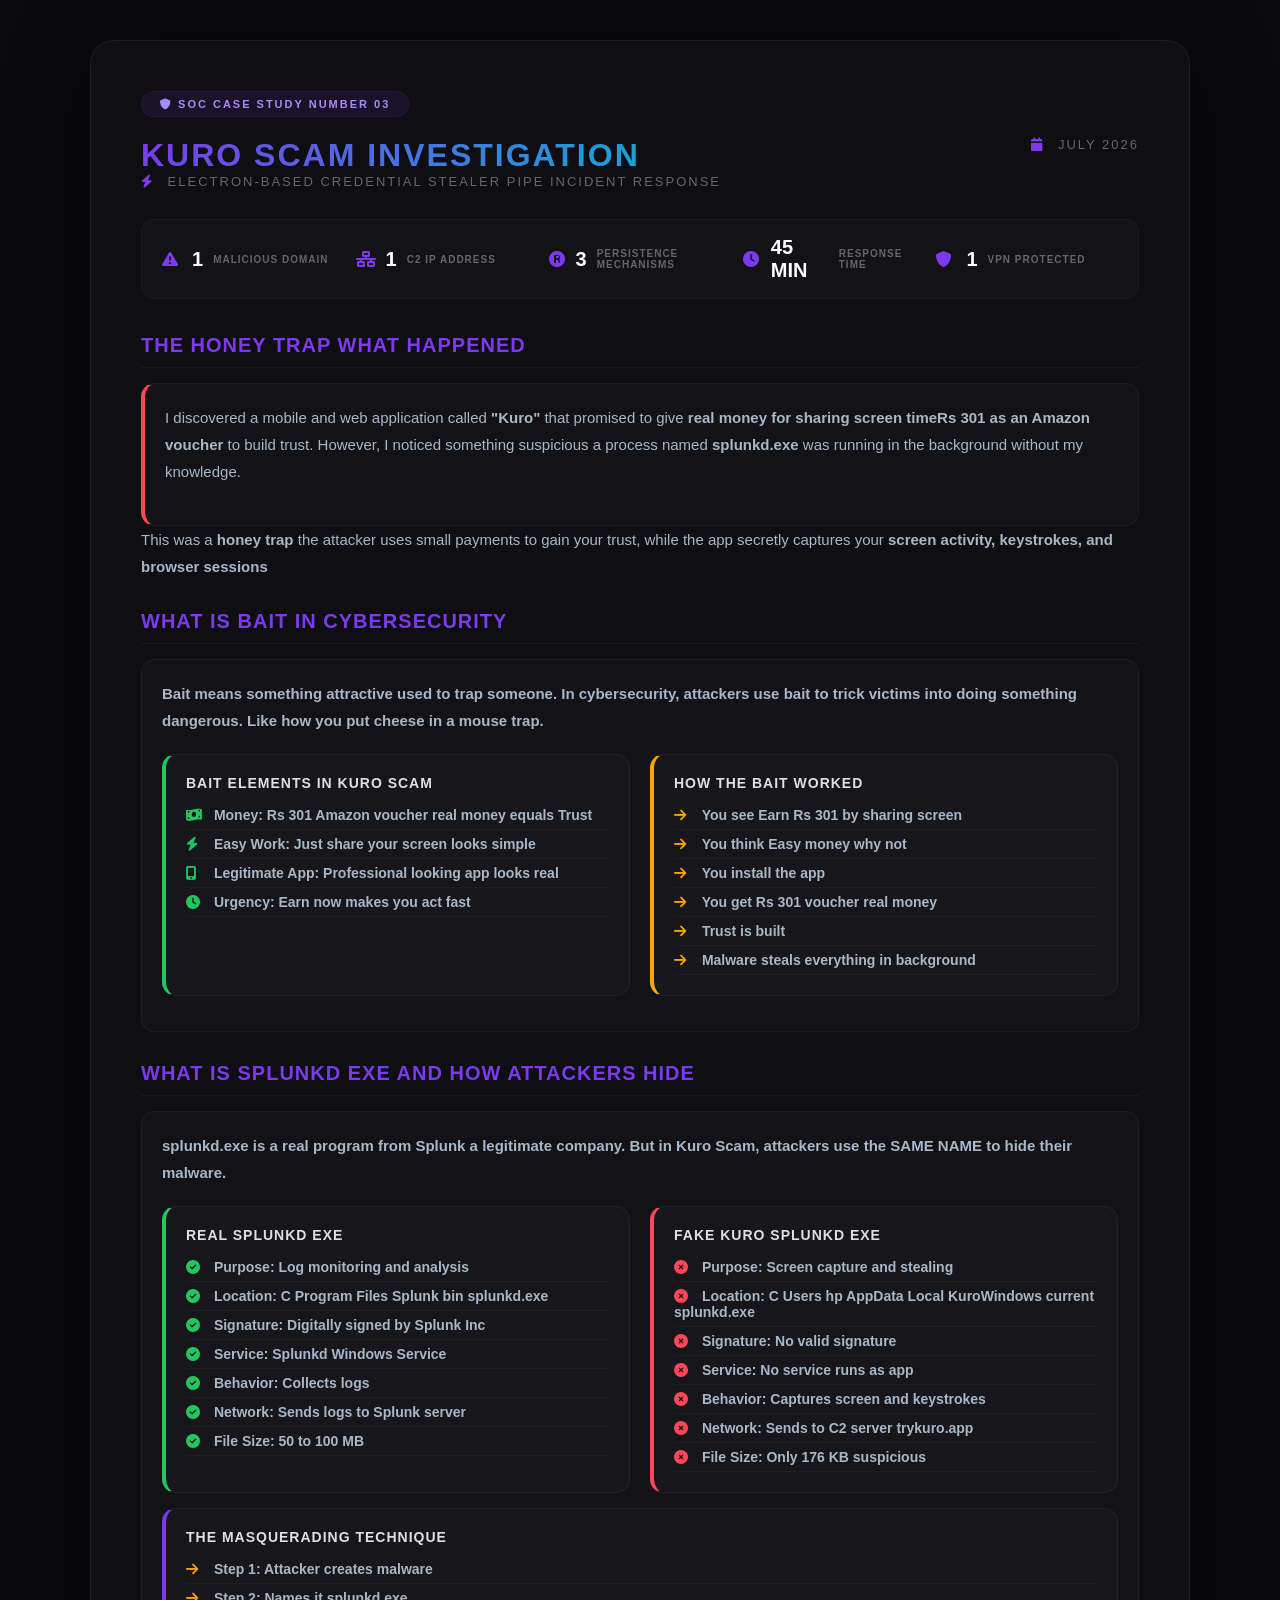
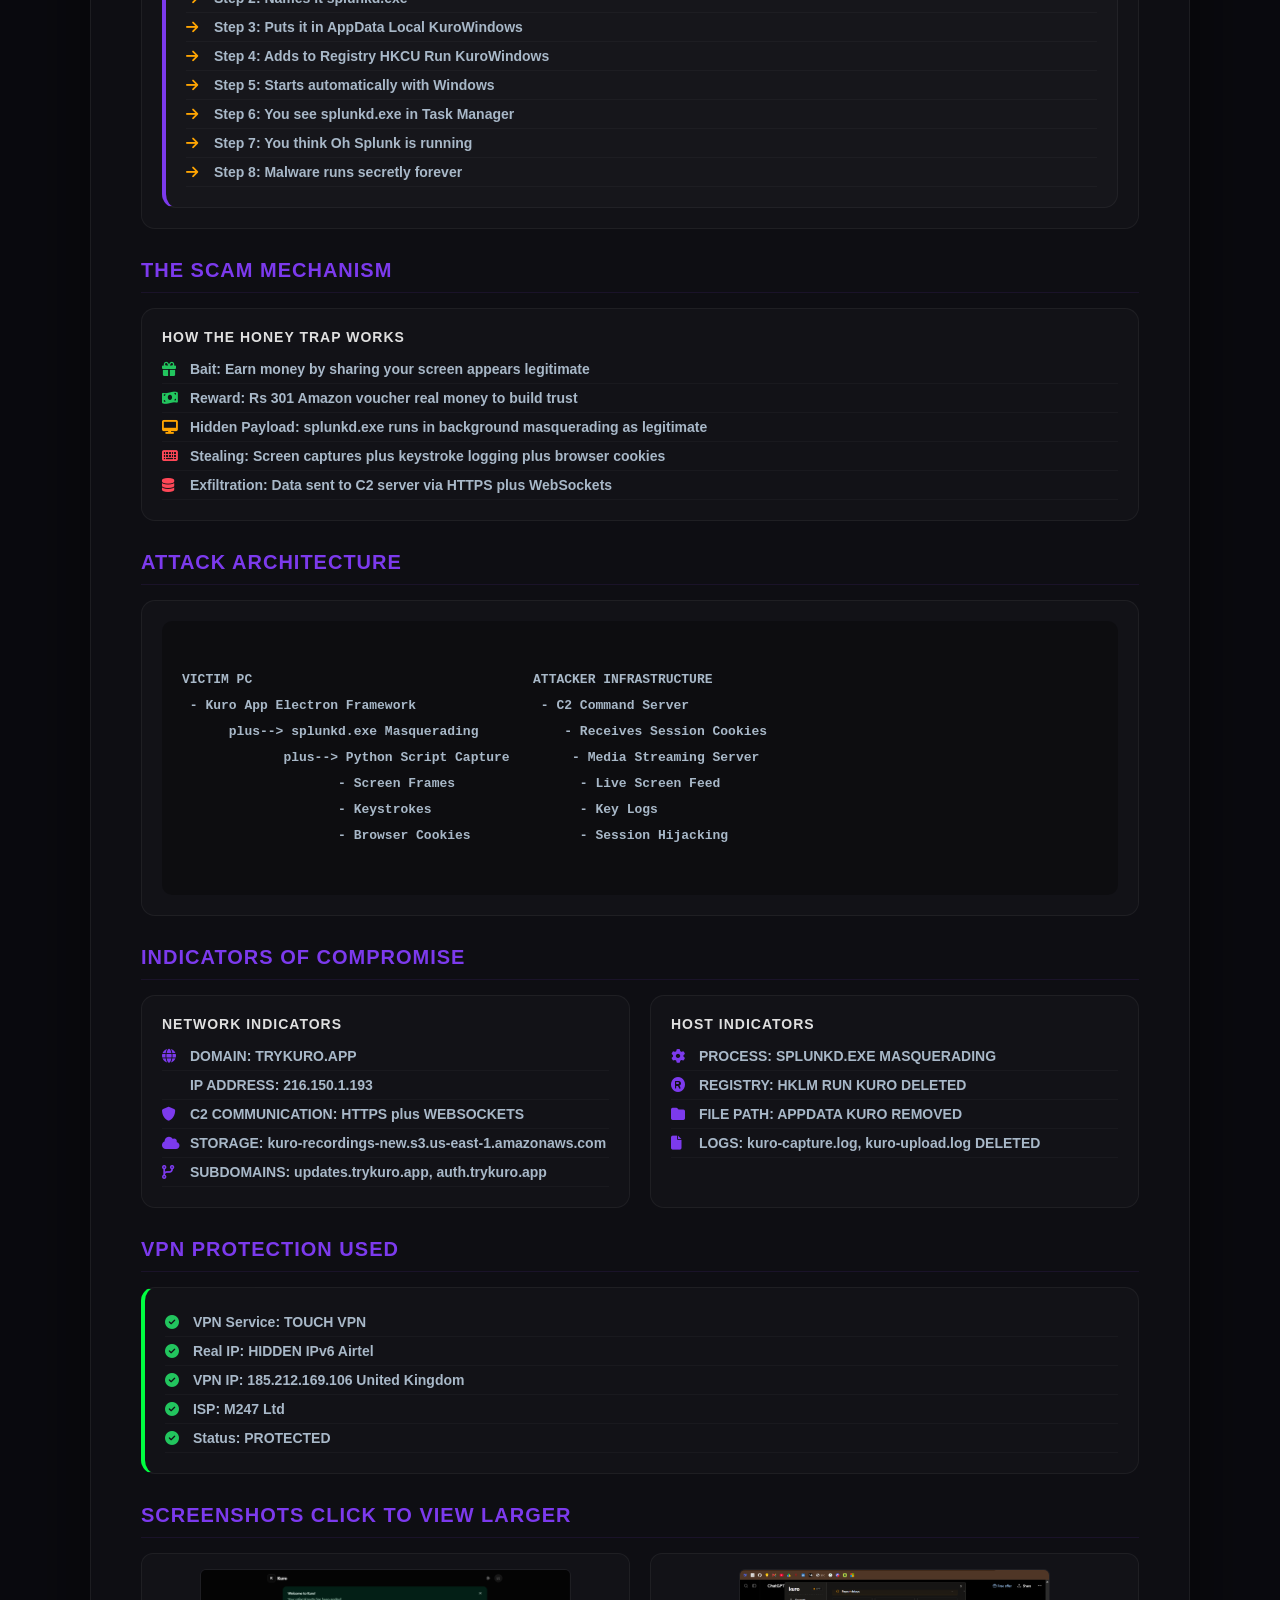
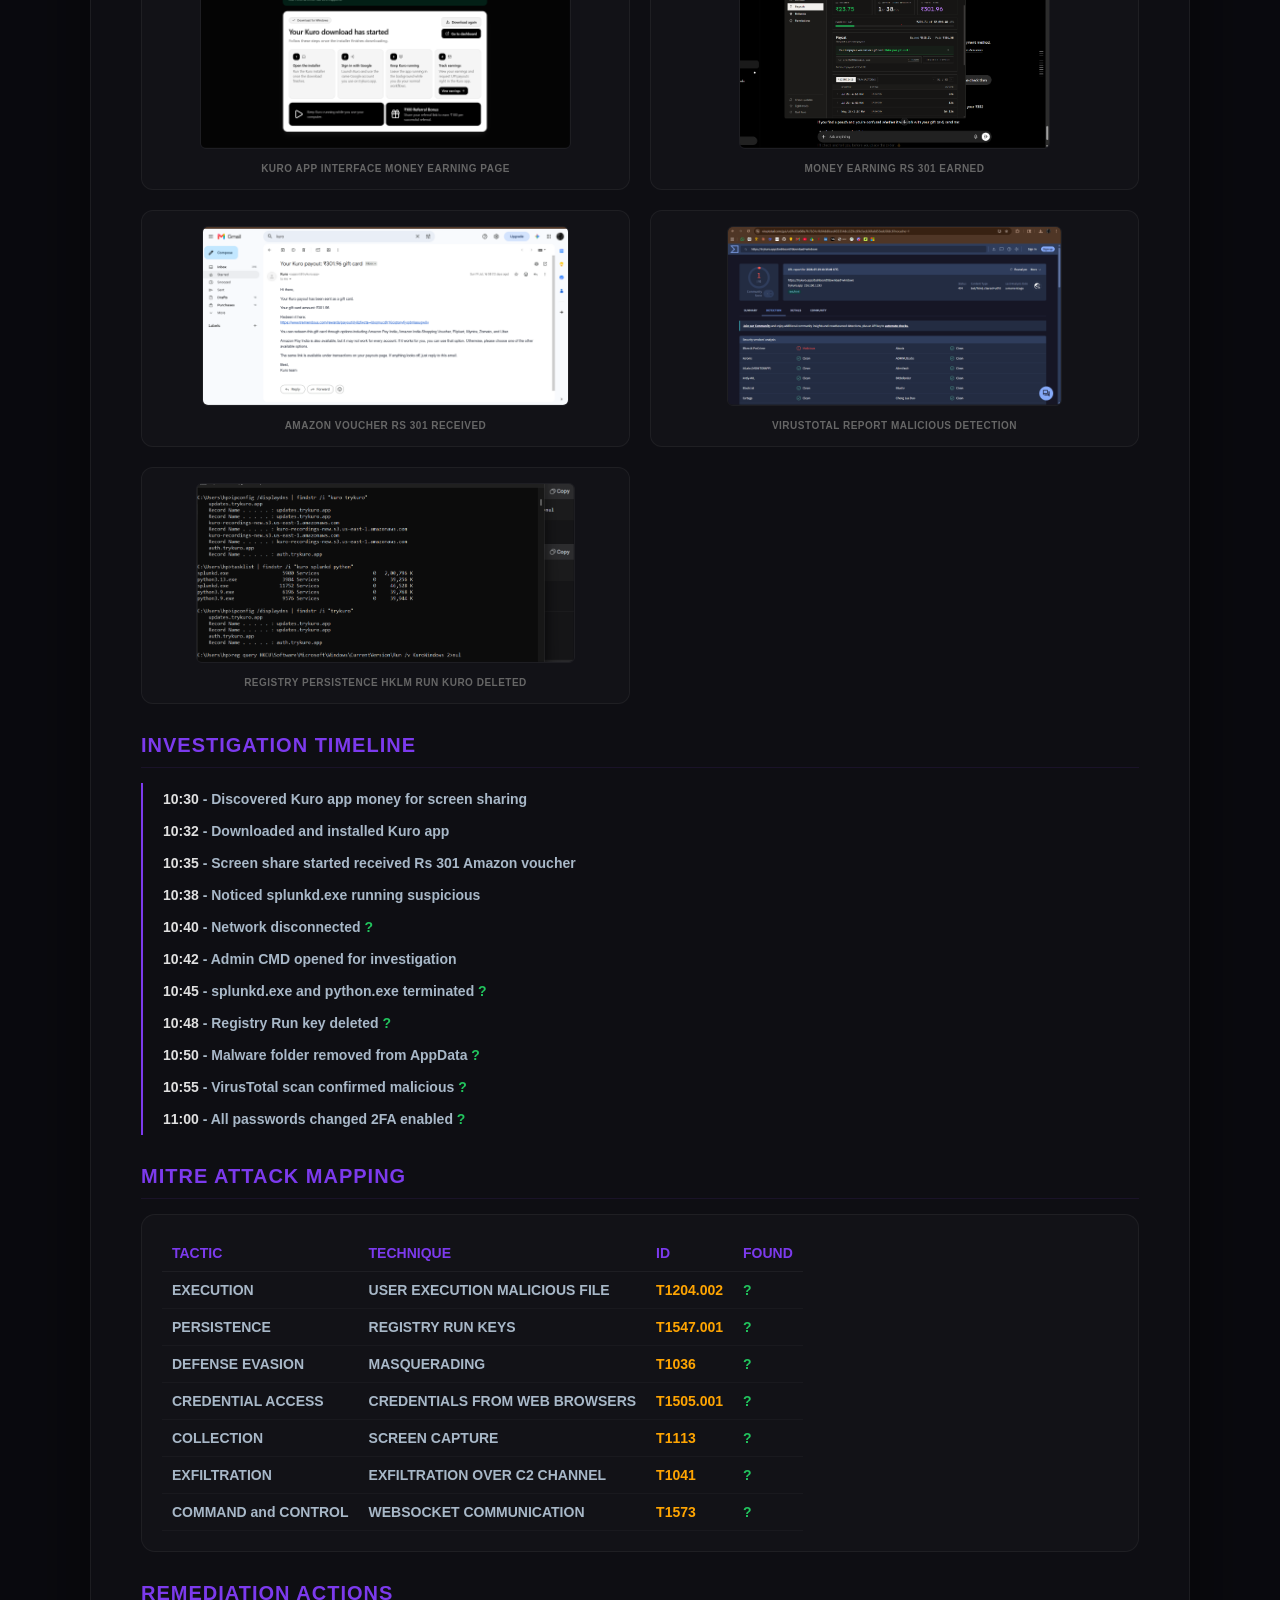
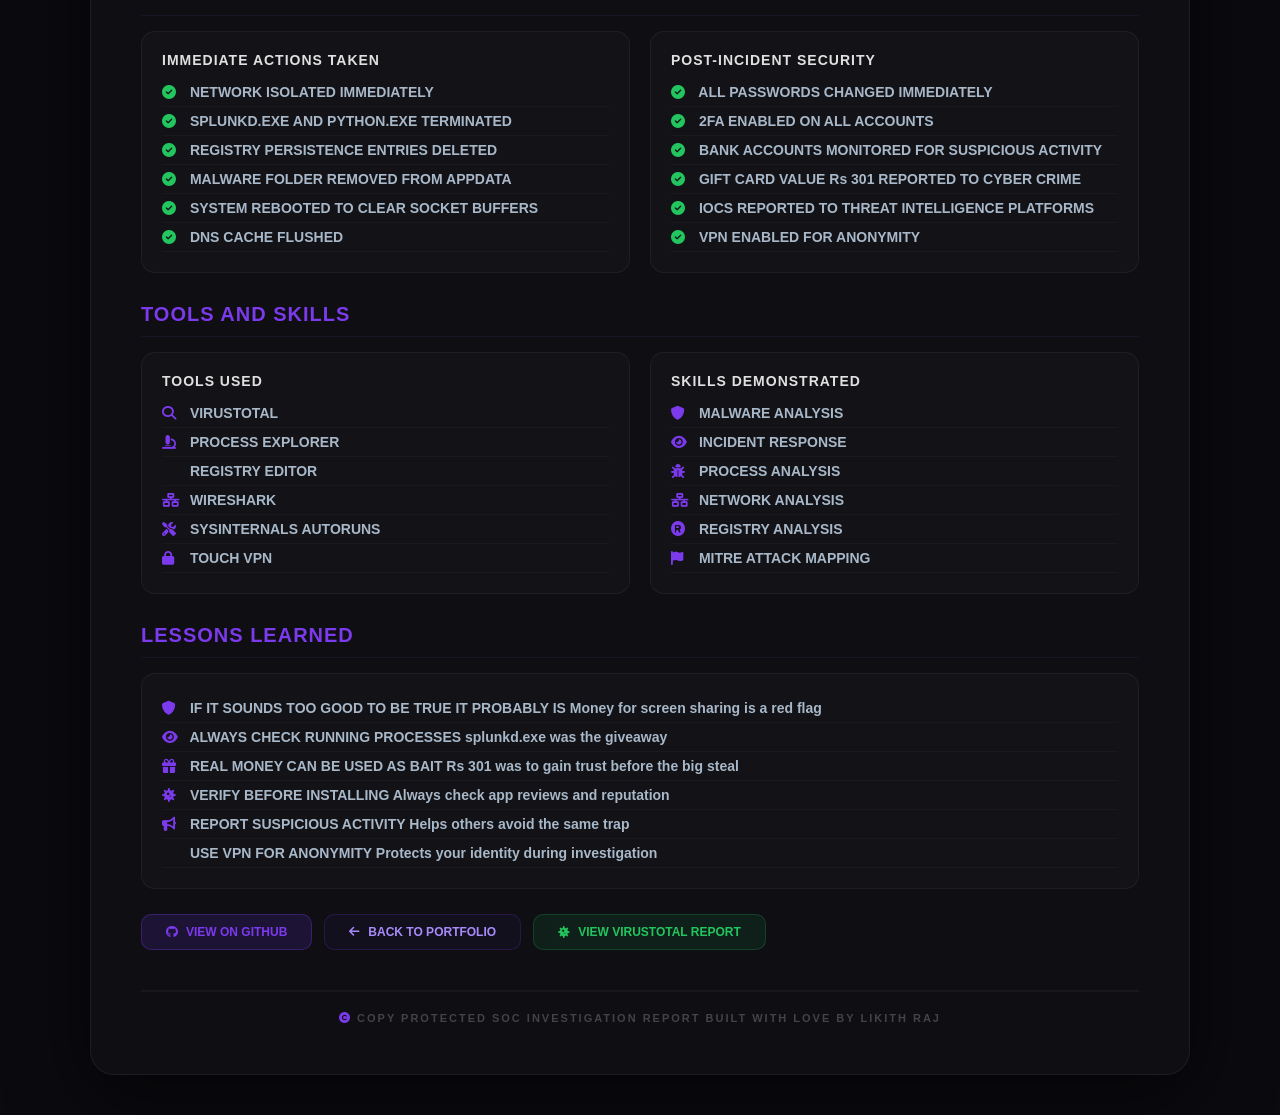
==== commit d3aa8a17: "Complete Kuro Scam investigation with full technical details, bait explanation, masquerading analysi" ====
--- a/index.html
+++ b/index.html
@@ -22,7 +22,6 @@
         h2 { color: #7c3aed; font-size: 20px; margin: 30px 0 15px; text-transform: uppercase; letter-spacing: 1px; border-bottom: 1px solid rgba(124,58,237,0.1); padding-bottom: 10px; } 
         .desc-text { color: #a8b8c8; line-height: 1.8; font-size: 15px; margin-bottom: 20px; } 
         .grid-2 { display: grid; grid-template-columns: 1fr 1fr; gap: 20px; margin: 15px 0; } 
-        .grid-3 { display: grid; grid-template-columns: repeat(3, 1fr); gap: 20px; margin: 15px 0; } 
         .card { background: rgba(255,255,255,0.02); border: 1px solid rgba(255,255,255,0.05); border-radius: 14px; padding: 20px; } 
         .card h3 { color: #e0e0e0; font-size: 14px; text-transform: uppercase; letter-spacing: 1px; margin-bottom: 10px; } 
         .card ul { list-style: none; padding: 0; } 
@@ -55,17 +54,20 @@
         .timeline-item .check { color: #22c55e; } 
         .footer { margin-top: 40px; padding-top: 20px; border-top: 2px solid rgba(255,255,255,0.04); text-align: center; color: #444; font-size: 11px; text-transform: uppercase; letter-spacing: 2px; } 
         .footer i { color: #7c3aed; } 
-        @media (max-width: 768px) { .container { padding: 30px; } .stats { grid-template-columns: repeat(3, 1fr); } .grid-2 { grid-template-columns: 1fr; } .grid-3 { grid-template-columns: 1fr; } .header { flex-direction: column; align-items: flex-start; } .header h1 { font-size: 24px; } .screenshot-grid { grid-template-columns: 1fr; } .screenshot-card img { height: 200px; } } 
+        .mt-2 { margin-top: 15px; } 
+        .mb-2 { margin-bottom: 15px; } 
+        .text-center { text-align: center; } 
+        @media (max-width: 768px) { .container { padding: 30px; } .stats { grid-template-columns: repeat(3, 1fr); } .grid-2 { grid-template-columns: 1fr; } .header { flex-direction: column; align-items: flex-start; } .header h1 { font-size: 24px; } .screenshot-grid { grid-template-columns: 1fr; } .screenshot-card img { height: 200px; } } 
         @media (max-width: 480px) { .container { padding: 20px; } .stats { grid-template-columns: 1fr; } .screenshot-card img { height: 180px; } .header h1 { font-size: 20px; } .btn { width: 100%%; justify-content: center; } .lightbox img { max-width: 95%%; max-height: 95%%; } .lightbox .close { top: 15px; right: 20px; font-size: 30px; } } 
     </style> 
 </head> 
 <body> 
 <div class="container"> 
-    <span class="case-badge"><i class="fas fa-shield"></i> SOC CASE STUDY #03</span> 
+    <span class="case-badge"><i class="fas fa-shield"></i> SOC CASE STUDY NUMBER 03</span> 
     <div class="header"> 
         <div> 
             <h1>KURO SCAM INVESTIGATION</h1> 
-            <div class="sub"><i class="fas fa-bolt"></i> ELECTRON-BASED CREDENTIAL STEALER | INCIDENT RESPONSE</div> 
+            <div class="sub"><i class="fas fa-bolt"></i> ELECTRON-BASED CREDENTIAL STEALER PIPE INCIDENT RESPONSE</div> 
         </div> 
         <div class="sub"><i class="fas fa-calendar"></i> JULY 2026</div> 
     </div> 
@@ -76,42 +78,111 @@
         <div class="stat"><i class="fas fa-clock"></i><span class="num">45 MIN</span><span class="label">RESPONSE TIME</span></div> 
         <div class="stat"><i class="fas fa-shield"></i><span class="num">1</span><span class="label">VPN PROTECTED</span></div> 
     </div> 
-    <h2>?? THE HONEY TRAP - WHAT HAPPENED</h2> 
+    <h2>THE HONEY TRAP WHAT HAPPENED</h2> 
     <div class="card" style="border-left: 4px solid #ff4757;"> 
-        <p class="desc-text">I discovered a mobile/web application called <strong>"Kuro"</strong> that promised to give <strong>real money for sharing screen time</strong. The app paid me <strong>?301 as an Amazon voucher</strong> to build trust. However, I noticed something suspicious - a process named <strong>splunkd.exe</strong> was running in the background without my knowledge.</p> 
-    </div> 
-    <p class="desc-text">This was a <strong>honey trap</strong> - the attacker uses small payments to gain your trust, while the app secretly captures your <strong>screen activity, keystrokes, and browser sessions</strong. The stolen data is sent to their Command & Control (C2) server in real-time.</p> 
-    <h2>?? THE SCAM MECHANISM</h2> 
+        <p class="desc-text">I discovered a mobile and web application called <strong>"Kuro"</strong> that promised to give <strong>real money for sharing screen time</strong. The app paid me <strong>Rs 301 as an Amazon voucher</strong> to build trust. However, I noticed something suspicious a process named <strong>splunkd.exe</strong> was running in the background without my knowledge.</p> 
+    </div> 
+    <p class="desc-text">This was a <strong>honey trap</strong> the attacker uses small payments to gain your trust, while the app secretly captures your <strong>screen activity, keystrokes, and browser sessions</strong. The stolen data is sent to their Command and Control C2 server in real time.</p> 
+    <h2>WHAT IS BAIT IN CYBERSECURITY</h2> 
+    <div class="card"> 
+        <p class="desc-text"><strong>Bait</strong> means something attractive used to trap someone. In cybersecurity, attackers use <strong>bait</strong> to trick victims into doing something dangerous. Like how you put cheese in a mouse trap.</p> 
+        <div class="grid-2 mt-2"> 
+            <div class="card" style="border-left: 4px solid #22c55e;"> 
+                <h3>BAIT ELEMENTS IN KURO SCAM</h3> 
+                <ul> 
+                    <li><i class="fas fa-money-bill-wave" style="color: #22c55e;"></i> <strong>Money:</strong> Rs 301 Amazon voucher real money equals Trust</li> 
+                    <li><i class="fas fa-bolt" style="color: #22c55e;"></i> <strong>Easy Work:</strong> Just share your screen looks simple</li> 
+                    <li><i class="fas fa-mobile-alt" style="color: #22c55e;"></i> <strong>Legitimate App:</strong> Professional looking app looks real</li> 
+                    <li><i class="fas fa-clock" style="color: #22c55e;"></i> <strong>Urgency:</strong> Earn now makes you act fast</li> 
+                </ul> 
+            </div> 
+            <div class="card" style="border-left: 4px solid #ffa502;"> 
+                <h3>HOW THE BAIT WORKED</h3> 
+                <ul> 
+                    <li><i class="fas fa-arrow-right" style="color: #ffa502;"></i> You see Earn Rs 301 by sharing screen</li> 
+                    <li><i class="fas fa-arrow-right" style="color: #ffa502;"></i> You think Easy money why not</li> 
+                    <li><i class="fas fa-arrow-right" style="color: #ffa502;"></i> You install the app</li> 
+                    <li><i class="fas fa-arrow-right" style="color: #ffa502;"></i> You get Rs 301 voucher real money</li> 
+                    <li><i class="fas fa-arrow-right" style="color: #ffa502;"></i> Trust is built</li> 
+                    <li><i class="fas fa-arrow-right" style="color: #ffa502;"></i> Malware steals everything in background</li> 
+                </ul> 
+            </div> 
+        </div> 
+    </div> 
+    <h2>WHAT IS SPLUNKD EXE AND HOW ATTACKERS HIDE</h2> 
+    <div class="card"> 
+        <p class="desc-text"><strong>splunkd.exe</strong> is a real program from <strong>Splunk</strong> a legitimate company. But in Kuro Scam, attackers use the <strong>SAME NAME</strong> to hide their malware.</p> 
+        <div class="grid-2 mt-2"> 
+            <div class="card" style="border-left: 4px solid #22c55e;"> 
+                <h3>REAL SPLUNKD EXE</h3> 
+                <ul> 
+                    <li><i class="fas fa-check-circle" style="color: #22c55e;"></i> <strong>Purpose:</strong> Log monitoring and analysis</li> 
+                    <li><i class="fas fa-check-circle" style="color: #22c55e;"></i> <strong>Location:</strong> C Program Files Splunk bin splunkd.exe</li> 
+                    <li><i class="fas fa-check-circle" style="color: #22c55e;"></i> <strong>Signature:</strong> Digitally signed by Splunk Inc</li> 
+                    <li><i class="fas fa-check-circle" style="color: #22c55e;"></i> <strong>Service:</strong> Splunkd Windows Service</li> 
+                    <li><i class="fas fa-check-circle" style="color: #22c55e;"></i> <strong>Behavior:</strong> Collects logs</li> 
+                    <li><i class="fas fa-check-circle" style="color: #22c55e;"></i> <strong>Network:</strong> Sends logs to Splunk server</li> 
+                    <li><i class="fas fa-check-circle" style="color: #22c55e;"></i> <strong>File Size:</strong> 50 to 100 MB</li> 
+                </ul> 
+            </div> 
+            <div class="card" style="border-left: 4px solid #ff4757;"> 
+                <h3>FAKE KURO SPLUNKD EXE</h3> 
+                <ul> 
+                    <li><i class="fas fa-times-circle" style="color: #ff4757;"></i> <strong>Purpose:</strong> Screen capture and stealing</li> 
+                    <li><i class="fas fa-times-circle" style="color: #ff4757;"></i> <strong>Location:</strong> C Users hp AppData Local KuroWindows current splunkd.exe</li> 
+                    <li><i class="fas fa-times-circle" style="color: #ff4757;"></i> <strong>Signature:</strong> No valid signature</li> 
+                    <li><i class="fas fa-times-circle" style="color: #ff4757;"></i> <strong>Service:</strong> No service runs as app</li> 
+                    <li><i class="fas fa-times-circle" style="color: #ff4757;"></i> <strong>Behavior:</strong> Captures screen and keystrokes</li> 
+                    <li><i class="fas fa-times-circle" style="color: #ff4757;"></i> <strong>Network:</strong> Sends to C2 server trykuro.app</li> 
+                    <li><i class="fas fa-times-circle" style="color: #ff4757;"></i> <strong>File Size:</strong> Only 176 KB suspicious</li> 
+                </ul> 
+            </div> 
+        </div> 
+        <div class="card mt-2" style="border-left: 4px solid #7c3aed;"> 
+            <h3>THE MASQUERADING TECHNIQUE</h3> 
+            <ul> 
+                <li><i class="fas fa-arrow-right" style="color: #ffa502;"></i> Step 1: Attacker creates malware</li> 
+                <li><i class="fas fa-arrow-right" style="color: #ffa502;"></i> Step 2: Names it splunkd.exe</li> 
+                <li><i class="fas fa-arrow-right" style="color: #ffa502;"></i> Step 3: Puts it in AppData Local KuroWindows</li> 
+                <li><i class="fas fa-arrow-right" style="color: #ffa502;"></i> Step 4: Adds to Registry HKCU Run KuroWindows</li> 
+                <li><i class="fas fa-arrow-right" style="color: #ffa502;"></i> Step 5: Starts automatically with Windows</li> 
+                <li><i class="fas fa-arrow-right" style="color: #ffa502;"></i> Step 6: You see splunkd.exe in Task Manager</li> 
+                <li><i class="fas fa-arrow-right" style="color: #ffa502;"></i> Step 7: You think Oh Splunk is running</li> 
+                <li><i class="fas fa-arrow-right" style="color: #ffa502;"></i> Step 8: Malware runs secretly forever</li> 
+            </ul> 
+        </div> 
+    </div> 
+    <h2>THE SCAM MECHANISM</h2> 
     <div class="card"> 
         <h3>HOW THE HONEY TRAP WORKS</h3> 
         <ul> 
-            <li><i class="fas fa-gift" style="color: #22c55e;"></i> <strong>Bait:</strong> "Earn money by sharing your screen" - appears legitimate</li> 
-            <li><i class="fas fa-money-bill-wave" style="color: #22c55e;"></i> <strong>Reward:</strong> ?301 Amazon voucher (real money to build trust)</li> 
-            <li><i class="fas fa-desktop" style="color: #ffa502;"></i> <strong>Hidden Payload:</strong> splunkd.exe runs in background (masquerading as legitimate)</li> 
-            <li><i class="fas fa-keyboard" style="color: #ff4757;"></i> <strong>Stealing:</strong> Screen captures + keystroke logging + browser cookies</li> 
-            <li><i class="fas fa-database" style="color: #ff4757;"></i> <strong>Exfiltration:</strong> Data sent to C2 server via HTTPS + WebSockets</li> 
+            <li><i class="fas fa-gift" style="color: #22c55e;"></i> <strong>Bait:</strong> Earn money by sharing your screen appears legitimate</li> 
+            <li><i class="fas fa-money-bill-wave" style="color: #22c55e;"></i> <strong>Reward:</strong> Rs 301 Amazon voucher real money to build trust</li> 
+            <li><i class="fas fa-desktop" style="color: #ffa502;"></i> <strong>Hidden Payload:</strong> splunkd.exe runs in background masquerading as legitimate</li> 
+            <li><i class="fas fa-keyboard" style="color: #ff4757;"></i> <strong>Stealing:</strong> Screen captures plus keystroke logging plus browser cookies</li> 
+            <li><i class="fas fa-database" style="color: #ff4757;"></i> <strong>Exfiltration:</strong> Data sent to C2 server via HTTPS plus WebSockets</li> 
         </ul> 
     </div> 
-    <h2>??? ATTACK ARCHITECTURE</h2> 
+    <h2>ATTACK ARCHITECTURE</h2> 
     <div class="card"> 
         <pre style="color: #a8b8c8; font-size: 13px; line-height: 2; font-family: monospace; background: rgba(0,0,0,0.3); padding: 20px; border-radius: 10px;"> 
-[VICTIM PC]                                    [ATTACKER INFRASTRUCTURE] 
- - Kuro App (Electron Framework)                - C2 Command Server 
-      +--> splunkd.exe (Masquerading)           - Receives Session Cookies 
-             +--> Python Script (Capture)        - Media Streaming Server 
+VICTIM PC                                    ATTACKER INFRASTRUCTURE 
+ - Kuro App Electron Framework                - C2 Command Server 
+      plus--> splunkd.exe Masquerading           - Receives Session Cookies 
+             plus--> Python Script Capture        - Media Streaming Server 
                     - Screen Frames                - Live Screen Feed 
                     - Keystrokes                   - Key Logs 
                     - Browser Cookies              - Session Hijacking 
         </pre> 
     </div> 
-    <h2>??? INDICATORS OF COMPROMISE</h2> 
+    <h2>INDICATORS OF COMPROMISE</h2> 
     <div class="grid-2"> 
         <div class="card"> 
             <h3>NETWORK INDICATORS</h3> 
             <ul> 
                 <li><i class="fas fa-globe"></i> DOMAIN: TRYKURO.APP</li> 
                 <li><i class="fas fa-ip"></i> IP ADDRESS: 216.150.1.193</li> 
-                <li><i class="fas fa-shield"></i> C2 COMMUNICATION: HTTPS + WEBSOCKETS</li> 
+                <li><i class="fas fa-shield"></i> C2 COMMUNICATION: HTTPS plus WEBSOCKETS</li> 
                 <li><i class="fas fa-cloud"></i> STORAGE: kuro-recordings-new.s3.us-east-1.amazonaws.com</li> 
                 <li><i class="fas fa-code-branch"></i> SUBDOMAINS: updates.trykuro.app, auth.trykuro.app</li> 
             </ul> 
@@ -119,64 +190,65 @@
         <div class="card"> 
             <h3>HOST INDICATORS</h3> 
             <ul> 
-                <li><i class="fas fa-cog"></i> PROCESS: SPLUNKD.EXE (MASQUERADING)</li> 
-                <li><i class="fas fa-registered"></i> REGISTRY: HKLM\RUN\KURO <span class="danger">(DELETED)</span></li> 
-                <li><i class="fas fa-folder"></i> FILE PATH: C:\Users\hp\AppData\Roaming%\KURO <span class="danger">(REMOVED)</span></li> 
-                <li><i class="fas fa-file"></i> LOGS: kuro-capture.log, kuro-upload.log <span class="danger">(DELETED)</span></li> 
-            </ul> 
-        </div> 
-    </div> 
-    <h2>?? VPN PROTECTION USED</h2> 
+                <li><i class="fas fa-cog"></i> PROCESS: SPLUNKD.EXE MASQUERADING</li> 
+                <li><i class="fas fa-registered"></i> REGISTRY: HKLM RUN KURO DELETED</li> 
+                <li><i class="fas fa-folder"></i> FILE PATH: APPDATA KURO REMOVED</li> 
+                <li><i class="fas fa-file"></i> LOGS: kuro-capture.log, kuro-upload.log DELETED</li> 
+            </ul> 
+        </div> 
+    </div> 
+    <h2>VPN PROTECTION USED</h2> 
     <div class="card" style="border-left: 4px solid #00ff41;"> 
         <ul> 
             <li><i class="fas fa-check-circle" style="color: #22c55e;"></i> <strong>VPN Service:</strong> TOUCH VPN</li> 
-            <li><i class="fas fa-check-circle" style="color: #22c55e;"></i> <strong>Real IP:</strong> HIDDEN (IPv6 - Airtel)</li> 
-            <li><i class="fas fa-check-circle" style="color: #22c55e;"></i> <strong>VPN IP:</strong> 185.212.169.106 (United Kingdom)</li> 
+            <li><i class="fas fa-check-circle" style="color: #22c55e;"></i> <strong>Real IP:</strong> HIDDEN IPv6 Airtel</li> 
+            <li><i class="fas fa-check-circle" style="color: #22c55e;"></i> <strong>VPN IP:</strong> 185.212.169.106 United Kingdom</li> 
             <li><i class="fas fa-check-circle" style="color: #22c55e;"></i> <strong>ISP:</strong> M247 Ltd</li> 
-            <li><i class="fas fa-check-circle" style="color: #22c55e;"></i> <strong>Status:</strong> PROTECTED ?</li> 
+            <li><i class="fas fa-check-circle" style="color: #22c55e;"></i> <strong>Status:</strong> PROTECTED</li> 
         </ul> 
     </div> 
-    <h2>?? SCREENSHOTS (CLICK TO VIEW LARGER)</h2> 
+    <h2>SCREENSHOTS CLICK TO VIEW LARGER</h2> 
     <div class="screenshot-grid"> 
         <div class="screenshot-card" onclick="openLightbox(this)"> 
             <img src="screenshots/kuroapp.png.png" alt="Kuro App"> 
-            <p>KURO APP INTERFACE | MONEY EARNING PAGE</p> 
+            <p>KURO APP INTERFACE MONEY EARNING PAGE</p> 
         </div> 
         <div class="screenshot-card" onclick="openLightbox(this)"> 
             <img src="screenshots/money.png.png" alt="Money"> 
-            <p>MONEY EARNING | ?301 EARNED</p> 
+            <p>MONEY EARNING RS 301 EARNED</p> 
         </div> 
         <div class="screenshot-card" onclick="openLightbox(this)"> 
             <img src="screenshots/giftcard.png.png" alt="Gift Card"> 
-            <p>AMAZON VOUCHER | ?301 RECEIVED</p> 
+            <p>AMAZON VOUCHER RS 301 RECEIVED</p> 
         </div> 
         <div class="screenshot-card" onclick="openLightbox(this)"> 
             <img src="screenshots/virustotal.png.png" alt="VirusTotal"> 
-            <p>VIRUSTOTAL REPORT | MALICIOUS DETECTION</p> 
+            <p>VIRUSTOTAL REPORT MALICIOUS DETECTION</p> 
         </div> 
         <div class="screenshot-card" onclick="openLightbox(this)"> 
             <img src="screenshots/registry.png.png" alt="Registry"> 
-            <p>REGISTRY PERSISTENCE | HKLM\RUN\KURO DELETED</p> 
+            <p>REGISTRY PERSISTENCE HKLM RUN KURO DELETED</p> 
         </div> 
     </div> 
     <div class="lightbox" id="lightbox" onclick="closeLightbox()"> 
         <span class="close" onclick="closeLightbox()">x</span> 
         <img id="lightboxImage" src="" alt="Screenshot"> 
     </div> 
-    <h2>?? INVESTIGATION TIMELINE</h2> 
+    <h2>INVESTIGATION TIMELINE</h2> 
     <div class="timeline"> 
-        <div class="timeline-item"><strong>10:30</strong> - Discovered Kuro app - money for screen sharing</div> 
+        <div class="timeline-item"><strong>10:30</strong> - Discovered Kuro app money for screen sharing</div> 
         <div class="timeline-item"><strong>10:32</strong> - Downloaded and installed Kuro app</div> 
-        <div class="timeline-item"><strong>10:35</strong> - Screen share started - received ?301 Amazon voucher</div> 
-        <div class="timeline-item"><strong>10:38</strong> - Noticed splunkd.exe running (suspicious)</div> 
+        <div class="timeline-item"><strong>10:35</strong> - Screen share started received Rs 301 Amazon voucher</div> 
+        <div class="timeline-item"><strong>10:38</strong> - Noticed splunkd.exe running suspicious</div> 
         <div class="timeline-item"><strong>10:40</strong> - Network disconnected <span class="check">?</span></div> 
         <div class="timeline-item"><strong>10:42</strong> - Admin CMD opened for investigation</div> 
         <div class="timeline-item"><strong>10:45</strong> - splunkd.exe and python.exe terminated <span class="check">?</span></div> 
         <div class="timeline-item"><strong>10:48</strong> - Registry Run key deleted <span class="check">?</span></div> 
         <div class="timeline-item"><strong>10:50</strong> - Malware folder removed from AppData <span class="check">?</span></div> 
         <div class="timeline-item"><strong>10:55</strong> - VirusTotal scan confirmed malicious <span class="check">?</span></div> 
-        <div class="timeline-item"><strong>11:00</strong> - All passwords changed, 2FA enabled <span class="check">?</span></div> 
-    </div> 
+        <div class="timeline-item"><strong>11:00</strong> - All passwords changed 2FA enabled <span class="check">?</span></div> 
+    </div> 
+    <h2>MITRE ATTACK MAPPING</h2> 
     <div class="card"> 
         <table style="width: 100%%; border-collapse: collapse; color: #a8b8c8; font-size: 14px;"> 
             <tr style="border-bottom: 1px solid rgba(255,255,255,0.05);"> 
@@ -185,18 +257,19 @@
                 <th style="text-align: left; padding: 10px; color: #7c3aed;">ID</th> 
                 <th style="text-align: left; padding: 10px; color: #7c3aed;">FOUND</th> 
             </tr> 
-            <tr style="border-bottom: 1px solid rgba(255,255,255,0.03);"><td style="padding: 10px;">EXECUTION</td><td style="padding: 10px;">USER EXECUTION (MALICIOUS FILE)</td><td style="padding: 10px; color: #ffa502;">T1204.002</td><td style="padding: 10px; color: #22c55e;">?</td></tr> 
+            <tr style="border-bottom: 1px solid rgba(255,255,255,0.03);"><td style="padding: 10px;">EXECUTION</td><td style="padding: 10px;">USER EXECUTION MALICIOUS FILE</td><td style="padding: 10px; color: #ffa502;">T1204.002</td><td style="padding: 10px; color: #22c55e;">?</td></tr> 
             <tr style="border-bottom: 1px solid rgba(255,255,255,0.03);"><td style="padding: 10px;">PERSISTENCE</td><td style="padding: 10px;">REGISTRY RUN KEYS</td><td style="padding: 10px; color: #ffa502;">T1547.001</td><td style="padding: 10px; color: #22c55e;">?</td></tr> 
             <tr style="border-bottom: 1px solid rgba(255,255,255,0.03);"><td style="padding: 10px;">DEFENSE EVASION</td><td style="padding: 10px;">MASQUERADING</td><td style="padding: 10px; color: #ffa502;">T1036</td><td style="padding: 10px; color: #22c55e;">?</td></tr> 
             <tr style="border-bottom: 1px solid rgba(255,255,255,0.03);"><td style="padding: 10px;">CREDENTIAL ACCESS</td><td style="padding: 10px;">CREDENTIALS FROM WEB BROWSERS</td><td style="padding: 10px; color: #ffa502;">T1505.001</td><td style="padding: 10px; color: #22c55e;">?</td></tr> 
             <tr style="border-bottom: 1px solid rgba(255,255,255,0.03);"><td style="padding: 10px;">COLLECTION</td><td style="padding: 10px;">SCREEN CAPTURE</td><td style="padding: 10px; color: #ffa502;">T1113</td><td style="padding: 10px; color: #22c55e;">?</td></tr> 
             <tr style="border-bottom: 1px solid rgba(255,255,255,0.03);"><td style="padding: 10px;">EXFILTRATION</td><td style="padding: 10px;">EXFILTRATION OVER C2 CHANNEL</td><td style="padding: 10px; color: #ffa502;">T1041</td><td style="padding: 10px; color: #22c55e;">?</td></tr> 
+            <tr style="border-bottom: 1px solid rgba(255,255,255,0.03);"><td style="padding: 10px;">COMMAND and CONTROL</td><td style="padding: 10px;">WEBSOCKET COMMUNICATION</td><td style="padding: 10px; color: #ffa502;">T1573</td><td style="padding: 10px; color: #22c55e;">?</td></tr> 
         </table> 
     </div> 
-    <h2>?? REMEDIATION ACTIONS</h2> 
+    <h2>REMEDIATION ACTIONS</h2> 
     <div class="grid-2"> 
         <div class="card"> 
-            <h3>?? IMMEDIATE ACTIONS TAKEN</h3> 
+            <h3>IMMEDIATE ACTIONS TAKEN</h3> 
             <ul> 
                 <li><i class="fas fa-check-circle" style="color: #22c55e;"></i> NETWORK ISOLATED IMMEDIATELY</li> 
                 <li><i class="fas fa-check-circle" style="color: #22c55e;"></i> SPLUNKD.EXE AND PYTHON.EXE TERMINATED</li> 
@@ -207,17 +280,18 @@
             </ul> 
         </div> 
         <div class="card"> 
-            <h3>?? POST-INCIDENT SECURITY</h3> 
+            <h3>POST-INCIDENT SECURITY</h3> 
             <ul> 
                 <li><i class="fas fa-check-circle" style="color: #22c55e;"></i> ALL PASSWORDS CHANGED IMMEDIATELY</li> 
                 <li><i class="fas fa-check-circle" style="color: #22c55e;"></i> 2FA ENABLED ON ALL ACCOUNTS</li> 
                 <li><i class="fas fa-check-circle" style="color: #22c55e;"></i> BANK ACCOUNTS MONITORED FOR SUSPICIOUS ACTIVITY</li> 
-                <li><i class="fas fa-check-circle" style="color: #22c55e;"></i> GIFT CARD VALUE (?301) REPORTED TO CYBER CRIME</li> 
+                <li><i class="fas fa-check-circle" style="color: #22c55e;"></i> GIFT CARD VALUE Rs 301 REPORTED TO CYBER CRIME</li> 
                 <li><i class="fas fa-check-circle" style="color: #22c55e;"></i> IOCS REPORTED TO THREAT INTELLIGENCE PLATFORMS</li> 
                 <li><i class="fas fa-check-circle" style="color: #22c55e;"></i> VPN ENABLED FOR ANONYMITY</li> 
             </ul> 
         </div> 
     </div> 
+    <h2>TOOLS AND SKILLS</h2> 
     <div class="grid-2"> 
         <div class="card"> 
             <h3>TOOLS USED</h3> 
@@ -238,18 +312,19 @@
                 <li><i class="fas fa-bug"></i> PROCESS ANALYSIS</li> 
                 <li><i class="fas fa-network-wired"></i> NETWORK ANALYSIS</li> 
                 <li><i class="fas fa-registered"></i> REGISTRY ANALYSIS</li> 
-            </ul> 
-        </div> 
-    </div> 
-    <h2>?? LESSONS LEARNED</h2> 
+                <li><i class="fas fa-flag"></i> MITRE ATTACK MAPPING</li> 
+            </ul> 
+        </div> 
+    </div> 
+    <h2>LESSONS LEARNED</h2> 
     <div class="card"> 
         <ul> 
-            <li><i class="fas fa-shield" style="color: #7c3aed;"></i> <strong>IF IT SOUNDS TOO GOOD TO BE TRUE, IT PROBABLY IS</strong> - Money for screen sharing is a red flag</li> 
-            <li><i class="fas fa-eye" style="color: #7c3aed;"></i> <strong>ALWAYS CHECK RUNNING PROCESSES</strong> - splunkd.exe was the giveaway</li> 
-            <li><i class="fas fa-gift" style="color: #7c3aed;"></i> <strong>REAL MONEY CAN BE USED AS BAIT</strong> - ?301 was to gain trust before the big steal</li> 
-            <li><i class="fas fa-virus" style="color: #7c3aed;"></i> <strong>VERIFY BEFORE INSTALLING</strong> - Always check app reviews and reputation</li> 
-            <li><i class="fas fa-bullhorn" style="color: #7c3aed;"></i> <strong>REPORT SUSPICIOUS ACTIVITY</strong> - Helps others avoid the same trap</li> 
-            <li><i class="fas fa-shield-haltered" style="color: #7c3aed;"></i> <strong>USE VPN FOR ANONYMITY</strong> - Protects your identity during investigation</li> 
+            <li><i class="fas fa-shield" style="color: #7c3aed;"></i> <strong>IF IT SOUNDS TOO GOOD TO BE TRUE IT PROBABLY IS</strong> Money for screen sharing is a red flag</li> 
+            <li><i class="fas fa-eye" style="color: #7c3aed;"></i> <strong>ALWAYS CHECK RUNNING PROCESSES</strong> splunkd.exe was the giveaway</li> 
+            <li><i class="fas fa-gift" style="color: #7c3aed;"></i> <strong>REAL MONEY CAN BE USED AS BAIT</strong> Rs 301 was to gain trust before the big steal</li> 
+            <li><i class="fas fa-virus" style="color: #7c3aed;"></i> <strong>VERIFY BEFORE INSTALLING</strong> Always check app reviews and reputation</li> 
+            <li><i class="fas fa-bullhorn" style="color: #7c3aed;"></i> <strong>REPORT SUSPICIOUS ACTIVITY</strong> Helps others avoid the same trap</li> 
+            <li><i class="fas fa-shield-haltered" style="color: #7c3aed;"></i> <strong>USE VPN FOR ANONYMITY</strong> Protects your identity during investigation</li> 
         </ul> 
     </div> 
     <div class="btn-group"> 
@@ -258,7 +333,7 @@
         <a href="https://www.virustotal.com/gui/url/fe03e68fa7fc7b31e1b94dd8eed433354dcc329cc99e5ecb36fa8d55eeb58dc6" target="_blank" class="btn btn-success"><i class="fas fa-virus"></i> VIEW VIRUSTOTAL REPORT</a> 
     </div> 
     <div class="footer"> 
-        <i class="fas fa-copyright"></i> COPY PROTECTED  SOC INVESTIGATION REPORT  BUILT WITH ?? BY LIKITH RAJ</div> 
+        <i class="fas fa-copyright"></i> COPY PROTECTED SOC INVESTIGATION REPORT BUILT WITH LOVE BY LIKITH RAJ</div> 
 </div> 
 </body> 
 </html> 
